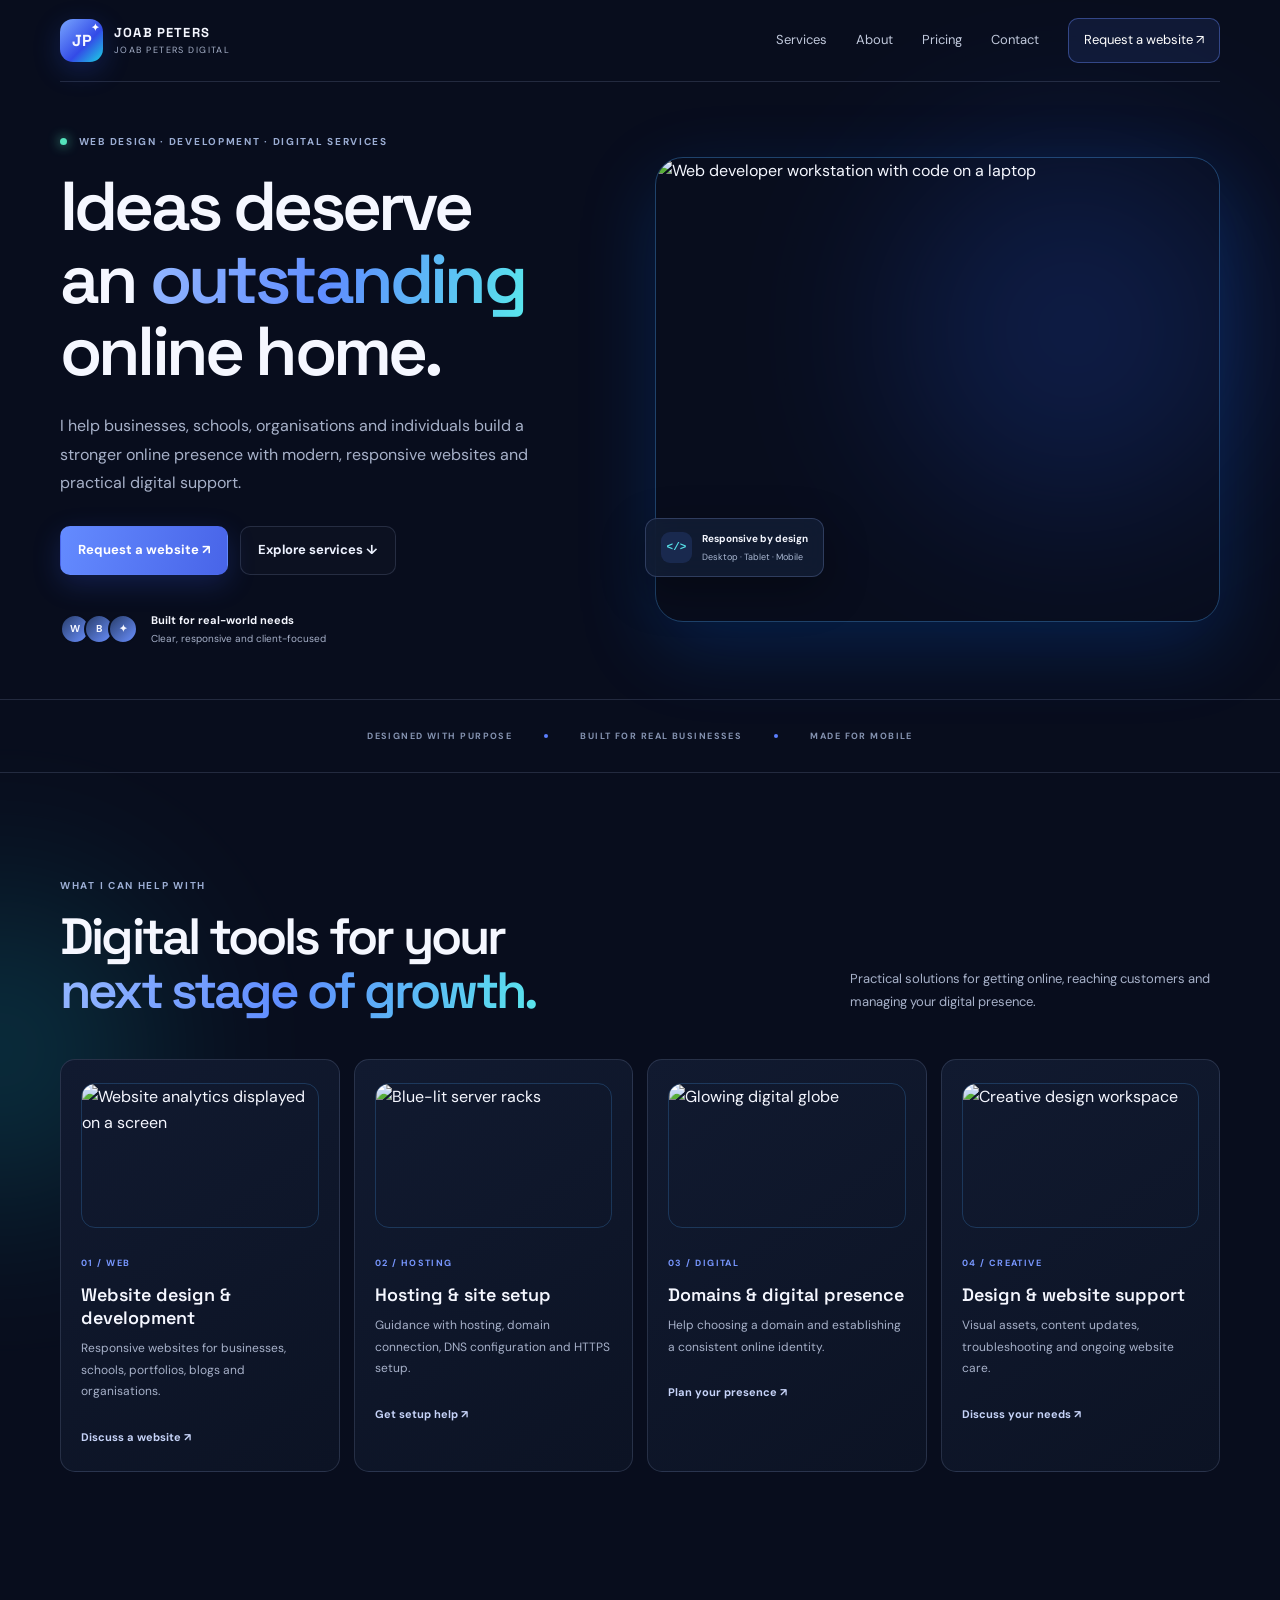
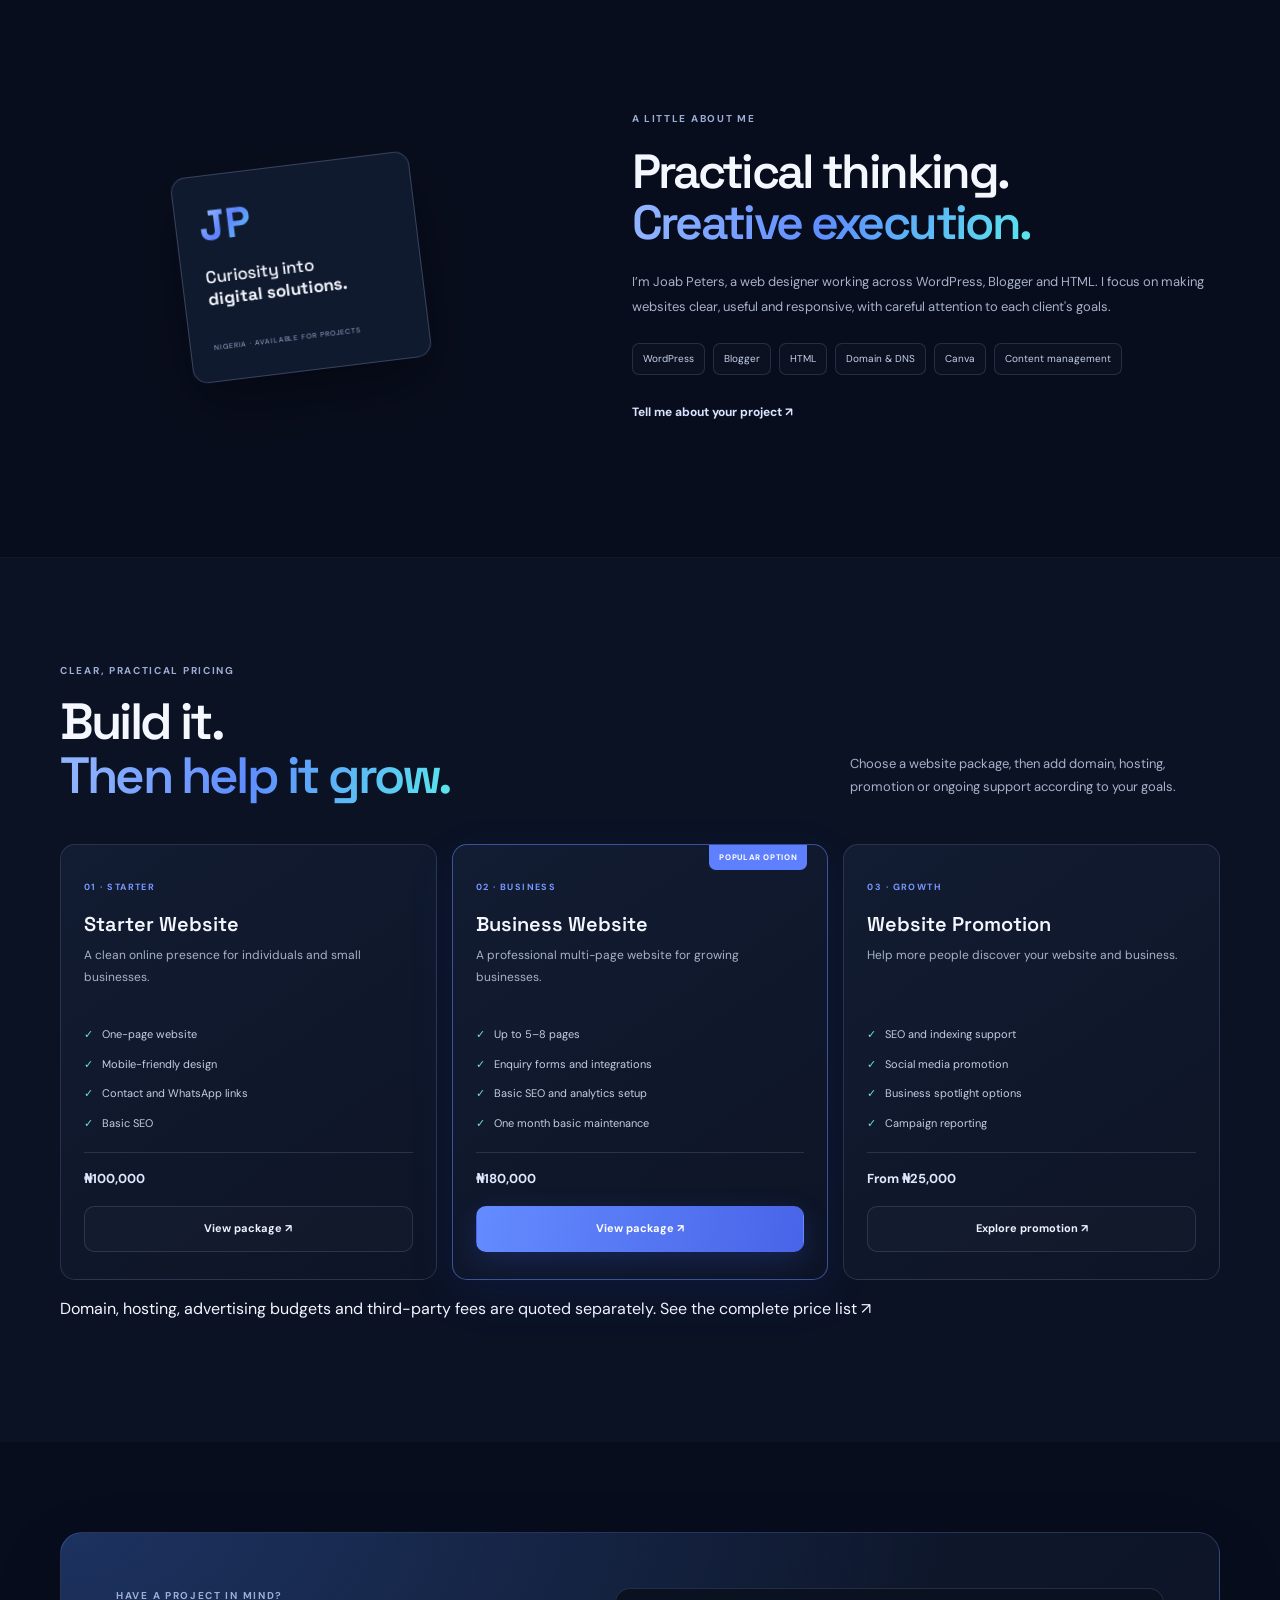
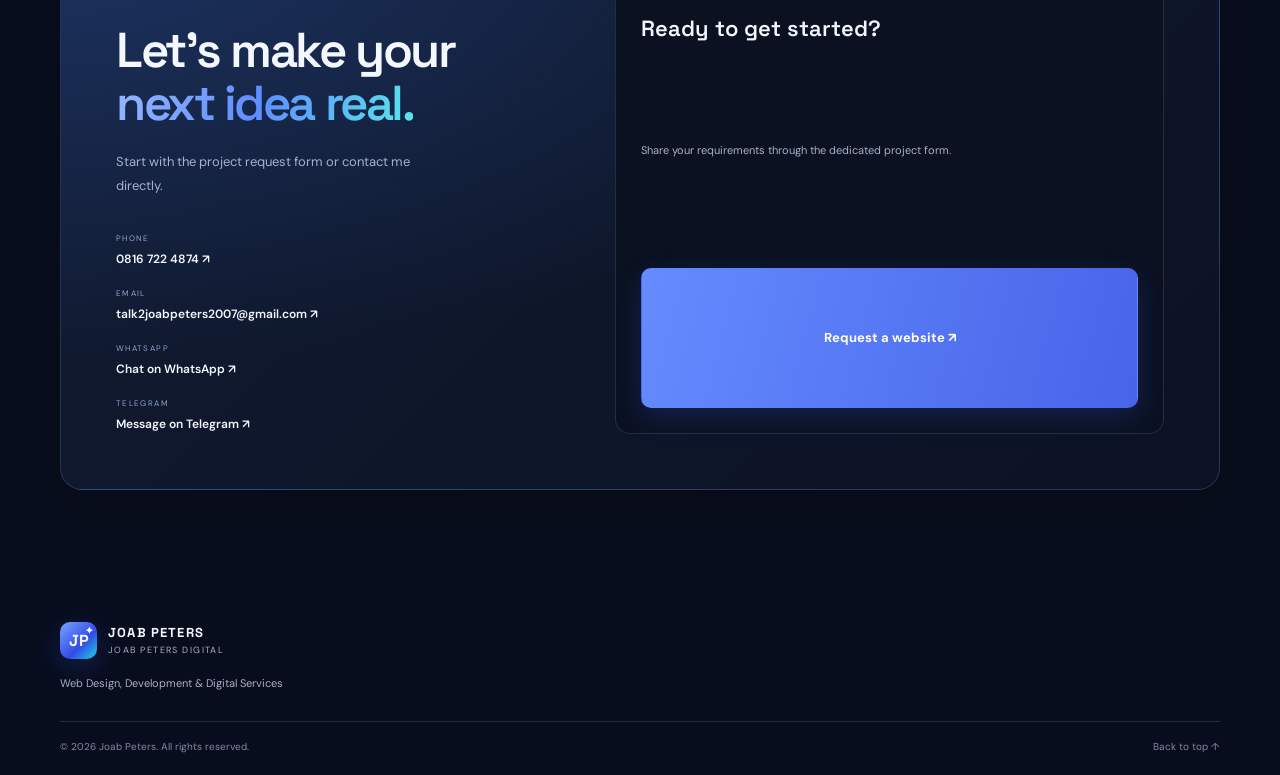
==== index.html @ 7194b0f4 "Add agency package pricing and promotion links" ====
<!doctype html>
<html lang="en"><head><meta charset="utf-8"><meta name="viewport" content="width=device-width, initial-scale=1"><meta name="description" content="Joab Peters Digital — website design, development and digital services."><meta name="theme-color" content="#080d1d"><title>Joab Peters Digital | Web Design & Development</title><link rel="icon" href="assets/favicon.svg" type="image/svg+xml"><link rel="stylesheet" href="styles.css"></head>
<body><div class="ambient ambient-one" aria-hidden="true"></div><div class="ambient ambient-two" aria-hidden="true"></div>
<header class="site-header"><a class="brand" href="index.html" aria-label="Joab Peters Digital home"><span class="brand-mark">JP<span>✦</span></span><span class="brand-copy"><b>JOAB PETERS</b><small>JOAB PETERS DIGITAL</small></span></a><button class="menu-toggle" aria-label="Open navigation" aria-expanded="false">☰</button><nav class="nav"><a href="#services">Services</a><a href="#about">About</a><a href="pricing.html">Pricing</a><a href="#contact">Contact</a><a class="nav-cta" href="request.html">Request a website ↗</a></nav></header>
<main><section class="hero section-wrap" id="home"><div class="hero-copy"><p class="eyebrow"><span class="status-dot"></span> WEB DESIGN · DEVELOPMENT · DIGITAL SERVICES</p><h1>Ideas deserve<br>an <span class="gradient-text">outstanding</span><br>online home.</h1><p class="hero-intro">I help businesses, schools, organisations and individuals build a stronger online presence with modern, responsive websites and practical digital support.</p><div class="hero-actions"><a class="button button-primary" href="request.html">Request a website ↗</a><a class="button button-ghost" href="#services">Explore services ↓</a></div><div class="hero-proof"><div class="avatar-stack"><span>W</span><span>B</span><span>✦</span></div><p><b>Built for real-world needs</b><small>Clear, responsive and client-focused</small></p></div></div><div class="hero-visual"><img class="hero-image" src="https://images.unsplash.com/photo-1498050108023-c5249f4df085?auto=format&fit=crop&w=1100&q=85" alt="Web developer workstation with code on a laptop"><div class="floating-chip chip-bottom"><span class="code-icon">&lt;/&gt;</span><span><b>Responsive by design</b><small>Desktop · Tablet · Mobile</small></span></div></div></section>
<section class="trust-strip"><span>DESIGNED WITH PURPOSE</span><i></i><span>BUILT FOR REAL BUSINESSES</span><i></i><span>MADE FOR MOBILE</span></section>
<section class="section-wrap section" id="services"><div class="section-heading"><div><p class="eyebrow">WHAT I CAN HELP WITH</p><h2>Digital tools for your<br><span class="gradient-text">next stage of growth.</span></h2></div><p>Practical solutions for getting online, reaching customers and managing your digital presence.</p></div><div class="service-grid">
<article class="service-card"><img class="service-image" src="https://images.unsplash.com/photo-1460925895917-afdab827c52f?auto=format&fit=crop&w=700&q=80" alt="Website analytics displayed on a screen"><span class="card-number">01 / WEB</span><h3>Website design & development</h3><p>Responsive websites for businesses, schools, portfolios, blogs and organisations.</p><a href="request.html">Discuss a website ↗</a></article>
<article class="service-card"><img class="service-image" src="https://images.unsplash.com/photo-1558494949-ef010cbdcc31?auto=format&fit=crop&w=700&q=80" alt="Blue-lit server racks"><span class="card-number">02 / HOSTING</span><h3>Hosting & site setup</h3><p>Guidance with hosting, domain connection, DNS configuration and HTTPS setup.</p><a href="request.html">Get setup help ↗</a></article>
<article class="service-card"><img class="service-image" src="https://images.unsplash.com/photo-1451187580459-43490279c0fa?auto=format&fit=crop&w=700&q=80" alt="Glowing digital globe"><span class="card-number">03 / DIGITAL</span><h3>Domains & digital presence</h3><p>Help choosing a domain and establishing a consistent online identity.</p><a href="request.html">Plan your presence ↗</a></article>
<article class="service-card"><img class="service-image" src="https://images.unsplash.com/photo-1558655146-d09347e92766?auto=format&fit=crop&w=700&q=80" alt="Creative design workspace"><span class="card-number">04 / CREATIVE</span><h3>Design & website support</h3><p>Visual assets, content updates, troubleshooting and ongoing website care.</p><a href="request.html">Discuss your needs ↗</a></article></div></section>
<section class="section-wrap section about-section" id="about"><div class="about-visual"><div class="about-card"><span class="about-monogram">JP</span><p>Curiosity into<br><b>digital solutions.</b></p><span class="about-caption">NIGERIA · AVAILABLE FOR PROJECTS</span></div></div><div class="about-copy"><p class="eyebrow">A LITTLE ABOUT ME</p><h2>Practical thinking.<br><span class="gradient-text">Creative execution.</span></h2><p>I’m Joab Peters, a web designer working across WordPress, Blogger and HTML. I focus on making websites clear, useful and responsive, with careful attention to each client's goals.</p><div class="skill-list"><span>WordPress</span><span>Blogger</span><span>HTML</span><span>Domain & DNS</span><span>Canva</span><span>Content management</span></div><a class="text-link" href="request.html">Tell me about your project ↗</a></div></section>
<section class="pricing-section section" id="pricing"><div class="section-wrap"><div class="section-heading"><div><p class="eyebrow">CLEAR, PRACTICAL PRICING</p><h2>Build it.<br><span class="gradient-text">Then help it grow.</span></h2></div><p>Choose a website package, then add domain, hosting, promotion or ongoing support according to your goals.</p></div><div class="pricing-grid"><article class="price-card"><span class="price-label">01 · STARTER</span><h3>Starter Website</h3><p class="price-desc">A clean online presence for individuals and small businesses.</p><ul><li>One-page website</li><li>Mobile-friendly design</li><li>Contact and WhatsApp links</li><li>Basic SEO</li></ul><div class="price-value">₦100,000</div><a class="button button-outline" href="pricing.html">View package ↗</a></article><article class="price-card price-featured"><span class="popular-tag">POPULAR OPTION</span><span class="price-label">02 · BUSINESS</span><h3>Business Website</h3><p class="price-desc">A professional multi-page website for growing businesses.</p><ul><li>Up to 5–8 pages</li><li>Enquiry forms and integrations</li><li>Basic SEO and analytics setup</li><li>One month basic maintenance</li></ul><div class="price-value">₦180,000</div><a class="button button-primary" href="pricing.html">View package ↗</a></article><article class="price-card"><span class="price-label">03 · GROWTH</span><h3>Website Promotion</h3><p class="price-desc">Help more people discover your website and business.</p><ul><li>SEO and indexing support</li><li>Social media promotion</li><li>Business spotlight options</li><li>Campaign reporting</li></ul><div class="price-value">From ₦25,000</div><a class="button button-outline" href="pricing.html#promotion">Explore promotion ↗</a></article></div><p class="pricing-footnote">Domain, hosting, advertising budgets and third-party fees are quoted separately. <a href="pricing.html">See the complete price list ↗</a></p></div></section>
<section class="section-wrap section contact-section" id="contact"><div class="contact-panel"><div class="contact-copy"><p class="eyebrow">HAVE A PROJECT IN MIND?</p><h2>Let’s make your<br><span class="gradient-text">next idea real.</span></h2><p>Start with the project request form or contact me directly.</p><div class="contact-direct"><a href="tel:+2348167224874"><span>PHONE</span><b>0816 722 4874 ↗</b></a><a href="mailto:talk2joabpeters2007@gmail.com"><span>EMAIL</span><b>talk2joabpeters2007@gmail.com ↗</b></a><a href="https://wa.me/2348167224874" target="_blank" rel="noopener"><span>WHATSAPP</span><b>Chat on WhatsApp ↗</b></a><a href="https://t.me/+2348167224874" target="_blank" rel="noopener"><span>TELEGRAM</span><b>Message on Telegram ↗</b></a></div></div><div class="contact-form"><h3>Ready to get started?</h3><p>Share your requirements through the dedicated project form.</p><a class="button button-primary" href="request.html">Request a website ↗</a></div></div></section></main>
<footer class="site-footer"><div class="footer-brand"><span class="brand-mark">JP<span>✦</span></span><div><b>JOAB PETERS</b><small>JOAB PETERS DIGITAL</small></div></div><p>Web Design, Development & Digital Services</p><div class="footer-bottom"><span>© <span id="year"></span> Joab Peters. All rights reserved.</span><a href="#home">Back to top ↑</a></div></footer><script src="script.js"></script></body></html>
---- styles.css ----
@import url('https://fonts.googleapis.com/css2?family=DM+Sans:wght@400;500;600;700&family=Space+Grotesk:wght@400;500;600;700&display=swap');
:root{--bg:#080d1d;--panel:#10182b;--panel2:#131e35;--text:#f5f7ff;--muted:#a7b1c9;--blue:#5f8dff;--cyan:#53e2ee;--line:rgba(188,205,255,.15);--max:1160px}*{box-sizing:border-box}html{scroll-behavior:smooth;scroll-padding-top:90px}body{margin:0;background:var(--bg);color:var(--text);font-family:'DM Sans',sans-serif;line-height:1.6;overflow-x:hidden}a{color:inherit;text-decoration:none}button,input,textarea,select{font:inherit}.ambient{position:absolute;pointer-events:none;filter:blur(90px);opacity:.18;z-index:-1;border-radius:50%}.ambient-one{width:360px;height:360px;background:#2b64ff;top:150px;right:2%}.ambient-two{width:300px;height:300px;background:#16d4e0;top:900px;left:-150px}.section-wrap{width:min(var(--max),calc(100% - 48px));margin:auto}.site-header{height:82px;display:flex;align-items:center;justify-content:space-between;width:min(var(--max),calc(100% - 48px));margin:auto;border-bottom:1px solid var(--line);position:relative;z-index:10}.brand,.footer-brand{display:flex;align-items:center;gap:11px}.brand-mark{width:43px;height:43px;border-radius:13px;display:grid;place-items:center;background:linear-gradient(135deg,#78a5ff,#334be7 60%,#1bd6e3);box-shadow:0 8px 28px #315dff3b;font:700 16px 'Space Grotesk';position:relative}.brand-mark span{font-size:10px;position:absolute;right:4px;top:2px;color:#fff}.brand-copy,.footer-brand>div{display:grid;line-height:1.3}.brand-copy b,.footer-brand b{font:700 13px 'Space Grotesk';letter-spacing:.09em}.brand-copy small,.footer-brand small{font-size:9px;color:var(--muted);letter-spacing:.16em;margin-top:4px}.nav{display:flex;align-items:center;gap:29px;font-size:13px;color:#c1c9dc}.nav a:hover,.text-link:hover{color:var(--cyan)}.nav .nav-cta{color:#fff;border:1px solid #6a8cff66;background:#547cff1c;padding:11px 15px;border-radius:10px}.nav-cta span{margin-left:10px}.menu-toggle{display:none;background:none;border:1px solid var(--line);border-radius:9px;color:white;padding:8px 11px}.hero{min-height:610px;display:grid;grid-template-columns:1fr 1fr;align-items:center;gap:30px;padding-top:52px;padding-bottom:54px}.eyebrow{font-size:10px;font-weight:700;letter-spacing:.17em;color:#9caed4;margin:0 0 20px}.status-dot{display:inline-block;width:7px;height:7px;border-radius:50%;background:#55e3bc;box-shadow:0 0 12px #55e3bc;margin-right:8px}.hero h1,.section h2,.section-heading h2,.final-cta h2{font:600 clamp(42px,5.4vw,70px)/1.05 'Space Grotesk',sans-serif;letter-spacing:-.055em;margin:0}.gradient-text{background:linear-gradient(105deg,#8fb3ff 5%,#5f8dff 48%,#59e6ec 100%);-webkit-background-clip:text;background-clip:text;color:transparent}.hero-intro{max-width:470px;color:var(--muted);font-size:16px;line-height:1.8;margin:24px 0 28px}.hero-actions{display:flex;gap:12px;flex-wrap:wrap}.button{border:1px solid transparent;display:inline-flex;align-items:center;justify-content:center;gap:20px;padding:13px 17px;border-radius:10px;font-size:13px;font-weight:700;cursor:pointer;transition:transform .2s,box-shadow .2s,background .2s}.button:hover{transform:translateY(-2px)}.button-primary{background:linear-gradient(105deg,#648bff,#4864e8);color:#fff;box-shadow:0 9px 28px #3c5fff35}.button-primary:hover{box-shadow:0 12px 34px #3c5fff55}.button-ghost,.button-outline{border-color:var(--line);background:#ffffff05;color:#edf2ff}.hero-proof{display:flex;align-items:center;gap:13px;margin-top:38px}.avatar-stack{display:flex}.avatar-stack span{width:30px;height:30px;border-radius:50%;display:grid;place-items:center;margin-left:-6px;border:2px solid var(--bg);background:linear-gradient(135deg,#283d6a,#6a90ff);font-size:10px;font-weight:bold}.avatar-stack span:first-child{margin-left:0}.hero-proof p{display:grid;line-height:1.35;margin:0}.hero-proof b{font-size:11px}.hero-proof small{font-size:10px;color:var(--muted);margin-top:4px}.hero-visual{height:465px;position:relative;display:grid;place-items:center;perspective:1000px}.device{width:min(100%,480px);padding:9px;border-radius:17px;background:linear-gradient(140deg,#6b85c7,#17223f 35%,#50628e 60%,#11182a);box-shadow:0 35px 90px #0009,0 0 70px #5279ff24;transform:rotateY(-10deg) rotateX(3deg);position:relative;z-index:2}.device-bar{height:28px;display:flex;align-items:center;gap:5px;padding:0 9px}.device-bar i{width:6px;height:6px;border-radius:50%;background:#ff7c89}.device-bar i:nth-child(2){background:#f7c85c}.device-bar i:nth-child(3){background:#59d7a5}.device-bar span{margin:auto;font-size:9px;color:#a9b5d1}.mock-page{min-height:300px;position:relative;overflow:hidden;border-radius:8px;background:linear-gradient(135deg,#e8edff,#cbd8ff);color:#15244b;padding:17px}.mock-nav{display:flex;justify-content:space-between;font-size:8px;position:relative;z-index:2}.mock-nav b{font:700 10px 'Space Grotesk'}.mock-content{position:relative;z-index:2;margin:40px 0 0 15px}.mock-content small{font-size:7px;letter-spacing:.14em;color:#53699c}.mock-content h3{font:700 34px/1.04 'Space Grotesk';letter-spacing:-.05em;margin:11px 0}.mock-line{height:4px;width:90px;border-radius:5px;background:#92a6e6;margin:15px 0}.mock-button{display:inline-block;background:#253f90;color:white;padding:8px 12px;border-radius:4px;font-size:8px}.mock-orb{position:absolute;width:190px;height:190px;border-radius:50%;right:-20px;top:75px;background:radial-gradient(circle at 32% 25%,#f9ffff 0,#9fe8ff 13%,#617cf6 43%,#343a8c 69%,#151c49 100%);box-shadow:inset -16px -17px 30px #0b164b88,0 20px 40px #5c75cf55}.mock-orb:after{content:"";position:absolute;inset:26px -22px;border:10px solid #fff9;border-radius:50%;transform:rotate(-28deg);box-shadow:0 0 10px #fff8}.mock-footer{position:absolute;bottom:13px;left:17px;right:17px;display:flex;justify-content:space-between;font-size:7px;color:#53699c;border-top:1px solid #8196d6;padding-top:8px}.orbit{position:absolute;border:1px solid #7597ff32;border-radius:50%;transform:rotate(-25deg)}.orbit-a{width:440px;height:260px}.orbit-b{width:350px;height:400px;transform:rotate(55deg)}.floating-chip{position:absolute;z-index:4;display:flex;align-items:center;gap:10px;padding:12px 15px;background:#121d34dd;border:1px solid #a1b8ff38;backdrop-filter:blur(14px);border-radius:12px;box-shadow:0 14px 45px #0005}.floating-chip b,.floating-chip small{display:block}.floating-chip b{font-size:10px}.floating-chip small{font-size:9px;color:#aab7d2;margin-top:3px}.chip-icon,.code-icon{display:grid;place-items:center;width:31px;height:31px;border-radius:9px;background:#5d81ff25;color:#85a3ff;font-size:20px}.code-icon{font:700 11px monospace;color:#56e0e8}.chip-top{top:45px;right:-5px}.chip-bottom{bottom:45px;left:-10px}.sparkle{position:absolute;color:#81a2ff;text-shadow:0 0 20px #6895ff}.sparkle-one{font-size:25px;top:40px;left:50px}.sparkle-two{font-size:34px;right:30px;bottom:55px;color:#62e3e9}.trust-strip{min-height:74px;border-top:1px solid var(--line);border-bottom:1px solid var(--line);display:flex;justify-content:center;align-items:center;gap:32px;color:#8593b1;font-size:9px;letter-spacing:.16em;font-weight:700}.trust-strip i{width:4px;height:4px;border-radius:50%;background:#5c7fff}.section{padding-top:105px;padding-bottom:105px}.section-heading{display:flex;justify-content:space-between;align-items:end;gap:40px;margin-bottom:42px}.section-heading .eyebrow{margin-bottom:16px}.section-heading h2,.section h2{font-size:clamp(34px,4.2vw,51px)}.section-heading>p{max-width:370px;color:var(--muted);font-size:13px;line-height:1.8;margin:0 0 4px}.service-grid{display:grid;grid-template-columns:repeat(4,1fr);gap:14px}.service-card{min-height:265px;padding:23px 20px;border-radius:15px;border:1px solid var(--line);background:linear-gradient(145deg,#111a30,#0c1324);transition:transform .25s,border-color .25s}.service-card:hover{transform:translateY(-5px);border-color:#6587ff77}.service-icon{width:43px;height:43px;display:grid;place-items:center;border-radius:12px;background:linear-gradient(145deg,#4e72ff38,#4ee1eb12);color:#8eb0ff;font-size:22px;margin-bottom:24px}.card-number,.price-label{font-size:9px;letter-spacing:.16em;color:#7897ff;font-weight:700}.service-card h3,.price-card h3{font:600 18px 'Space Grotesk';margin:9px 0}.service-card p,.price-desc{font-size:12px;line-height:1.8;color:var(--muted);margin:0 0 20px}.service-card>a{font-size:11px;font-weight:700;color:#c6d3f8}.service-card>a span{color:var(--cyan);margin-left:7px}.work-section{background:linear-gradient(180deg,#0b1224,#0d1529 50%,#080d1d);border-top:1px solid #ffffff08;border-bottom:1px solid #ffffff08}.work-grid{display:grid;grid-template-columns:1fr 1fr;gap:20px}.work-card{border:1px solid var(--line);border-radius:17px;overflow:hidden;background:#0b1222}.work-art{height:290px;position:relative;display:grid;place-items:center;overflow:hidden}.work-retail .work-art{background:radial-gradient(ellipse at 50% 40%,#39477a,#171f3a 58%,#10182b)}.work-blog .work-art{background:radial-gradient(ellipse at 50% 40%,#23515d,#152a3e 58%,#10182b)}.retail-window,.blog-window{width:68%;height:205px;border-radius:8px;background:#f0f3ff;box-shadow:0 20px 50px #0008;overflow:hidden;color:#14234a;transform:perspective(800px) rotateY(-7deg) rotateX(3deg)}.window-top{height:30px;background:#fff;display:flex;justify-content:space-between;align-items:center;padding:0 12px;font:700 8px 'Space Grotesk'}.window-top span{color:#52689a;font-size:7px}.retail-hero{background:linear-gradient(110deg,#dbe5ff,#b5caff);padding:19px 16px;height:125px;display:flex;flex-direction:column;align-items:flex-start}.retail-hero small,.blog-feature small{font-size:6px;letter-spacing:.14em}.retail-hero b{font:700 23px/1.05 'Space Grotesk';margin:8px 0}.retail-pill{font-size:6px;font-weight:bold;background:#203e91;color:white;padding:5px 7px;border-radius:3px}.retail-items{display:flex;gap:8px;padding:10px}.retail-items i{height:25px;flex:1;border-radius:4px;background:linear-gradient(135deg,#e8eefe,#c6d3f9)}.work-tag{position:absolute;bottom:16px;left:17px;padding:6px 9px;border:1px solid #ffffff38;background:#08101bc9;border-radius:6px;font-size:8px;letter-spacing:.12em}.blog-window{background:#f4f7ff}.blog-head{padding:12px;display:flex;justify-content:space-between;font:700 8px 'Space Grotesk'}.blog-head span{font-size:6px;color:#7584a6}.blog-feature{height:120px;padding:17px;background:linear-gradient(115deg,#d2f5f1,#a8c8ff)}.blog-feature b{display:block;font:700 22px/1.05 'Space Grotesk';margin-top:8px}.blog-line{display:block;width:60px;height:3px;background:#2d648a;margin-top:12px}.blog-cards{display:flex;gap:7px;padding:10px}.blog-cards i{height:24px;flex:1;background:#dbe4fa;border-radius:3px}.work-meta{padding:19px 20px;display:flex;justify-content:space-between;align-items:center}.work-meta h3{font:600 16px 'Space Grotesk';margin:0 0 5px}.work-meta p{font-size:11px;color:var(--muted);margin:0}.work-arrow{width:35px;height:35px;display:grid;place-items:center;border:1px solid var(--line);border-radius:50%;font-size:17px}.portfolio-note{font-size:10px;color:#7e8ba6;margin:17px 0 0}.about-section{display:grid;grid-template-columns:.9fr 1.1fr;align-items:center;gap:90px}.about-visual{min-height:370px;position:relative;display:grid;place-items:center}.about-orb{position:absolute;width:270px;height:270px;border-radius:50%;background:radial-gradient(circle at 30% 25%,#9eeeff,#5d81ff 34%,#2c327d 70%,#10172c);box-shadow:inset -20px -25px 40px #060d2e99,0 20px 70px #3d62ff33}.about-card{position:relative;z-index:2;width:240px;padding:23px;border-radius:15px;background:#111b30e8;border:1px solid #b3c7ff3d;box-shadow:0 25px 60px #0006;transform:rotate(-7deg);backdrop-filter:blur(12px)}.about-monogram{font:700 42px 'Space Grotesk';background:linear-gradient(135deg,#a8d7ff,#5f82ff,#5be1e9);color:transparent;background-clip:text}.about-card p{font:500 17px/1.3 'Space Grotesk';margin:14px 0 22px}.about-caption{font-size:7px;letter-spacing:.13em;color:#9baed2}.mini-badge{position:absolute;bottom:40px;right:4px;background:#192944;border:1px solid #718cff5c;border-radius:11px;padding:12px 16px;font-size:8px;letter-spacing:.15em;transform:rotate(6deg);box-shadow:0 12px 30px #0005}.mini-badge b{color:#71e6ed}.about-copy h2{font-size:clamp(34px,4vw,48px);margin-bottom:22px}.about-copy>p:not(.eyebrow){font-size:13px;color:var(--muted);line-height:1.9}.skill-list{display:flex;flex-wrap:wrap;gap:8px;margin:23px 0}.skill-list span{border:1px solid var(--line);background:#ffffff05;border-radius:7px;padding:7px 10px;font-size:10px;color:#c3d0ec}.text-link{font-size:12px;font-weight:700;color:#d9e4ff}.text-link span{color:var(--cyan);margin-left:7px}.pricing-section{background:#0b1224;border-top:1px solid #ffffff08}.pricing-grid{display:grid;grid-template-columns:repeat(3,1fr);gap:15px}.price-card{padding:27px 23px;border:1px solid var(--line);border-radius:15px;background:linear-gradient(145deg,#121c32,#0d1425);position:relative}.price-featured{border-color:#6488ff85;box-shadow:0 15px 50px #3459ff17}.popular-tag{position:absolute;top:0;right:20px;background:#5e80ff;color:#fff;padding:6px 10px;border-radius:0 0 7px 7px;font-size:8px;letter-spacing:.08em;font-weight:700}.price-card h3{font-size:20px;margin:13px 0 8px}.price-desc{min-height:61px}.price-card ul{list-style:none;margin:20px 0;padding:0;display:grid;gap:12px;font-size:11px;color:#c4cee3}.price-card li:before{content:"✓";color:#6ee1dc;margin-right:9px}.price-value{padding:16px 0;border-top:1px solid var(--line);font-size:13px;font-weight:700;color:#dfe8ff}.price-card .button{width:100%;font-size:11px}.contact-section{padding-top:90px;padding-bottom:100px}.contact-panel{display:grid;grid-template-columns:.9fr 1.1fr;gap:50px;padding:clamp(25px,5vw,55px);border:1px solid #819dff3a;border-radius:22px;background:radial-gradient(ellipse at 0 0,#1c3260 0,transparent 55%),linear-gradient(135deg,#111b31,#0b1223);box-shadow:0 25px 70px #0002}.contact-copy h2{font:600 clamp(36px,4vw,49px)/1.08 'Space Grotesk';letter-spacing:-.05em;margin:0 0 20px}.contact-copy>p:not(.eyebrow){font-size:13px;color:var(--muted);line-height:1.8;max-width:330px}.contact-direct{display:grid;gap:18px;margin-top:35px}.contact-direct a,.contact-direct button{display:grid;text-align:left;border:0;background:none;padding:0;color:inherit;cursor:pointer}.contact-direct span{font-size:8px;letter-spacing:.17em;color:#90a5d0;margin-bottom:5px}.contact-direct b{font-size:12px;font-weight:600;overflow-wrap:anywhere}.contact-form{background:#0a1120;border:1px solid var(--line);border-radius:15px;padding:25px;display:grid;gap:9px}.contact-form h3{font:600 22px 'Space Grotesk';margin:0}.contact-form>p{font-size:11px;color:var(--muted);margin:0 0 9px}.contact-form label{font-size:10px;color:#b8c6e2;margin-top:6px}.contact-form input,.contact-form select,.contact-form textarea{width:100%;border:1px solid #879bd52b;background:#111a2c;color:#f2f5ff;border-radius:8px;padding:11px 12px;outline:none;font-size:12px}.contact-form input:focus,.contact-form select:focus,.contact-form textarea:focus{border-color:#6c8dff}.contact-form input::placeholder,.contact-form textarea::placeholder{color:#6f7d99}.contact-form select option{background:#10182b}.contact-form textarea{resize:vertical}.submit-button{margin-top:7px;width:100%}.form-note{font-size:9px!important;line-height:1.5;color:#8d9bb8!important}.final-cta{border-top:1px solid var(--line);border-bottom:1px solid var(--line);background:radial-gradient(ellipse at 50% 100%,#21396a70,transparent 60%)}.final-cta-inner{text-align:center;padding-top:80px;padding-bottom:80px}.final-cta h2{font-size:clamp(37px,5vw,57px);margin-bottom:27px}.site-footer{width:min(var(--max),calc(100% - 48px));margin:auto;padding:32px 0 20px}.footer-brand .brand-mark{width:37px;height:37px;border-radius:10px}.site-footer>p{font-size:11px;color:var(--muted);margin:16px 0 28px}.footer-bottom{border-top:1px solid var(--line);padding-top:17px;display:flex;justify-content:space-between;color:#7e8ba6;font-size:10px}.footer-bottom a:hover{color:#fff}
@media(max-width:900px){.nav{gap:16px}.hero{grid-template-columns:1fr 1fr;gap:15px}.hero h1{font-size:clamp(42px,6vw,60px)}.hero-visual{transform:scale(.92)}.service-grid{grid-template-columns:repeat(2,1fr)}.about-section{gap:35px}.contact-panel{gap:25px}.trust-strip{gap:15px;font-size:8px}}
@media(max-width:650px){.section-wrap,.site-header,.site-footer{width:calc(100% - 34px)}.site-header{height:72px}.menu-toggle{display:block}.nav{display:none;position:absolute;top:64px;left:0;right:0;background:#10182b;border:1px solid var(--line);padding:16px;border-radius:12px;flex-direction:column;align-items:stretch;gap:0;box-shadow:0 20px 40px #0007}.nav.open{display:flex}.nav a{padding:12px 8px}.nav .nav-cta{text-align:center;margin-top:8px}.hero{grid-template-columns:1fr;padding-top:65px;padding-bottom:35px}.hero h1{font-size:clamp(43px,13vw,64px)}.hero-intro{font-size:14px}.hero-visual{height:350px;transform:none;margin:10px -10px 0}.device{width:90%;transform:rotateY(-5deg) rotateX(2deg)}.mock-page{min-height:235px}.mock-content{margin-top:28px}.mock-content h3{font-size:28px}.mock-orb{width:145px;height:145px;right:-14px;top:70px}.chip-top{top:10px;right:0}.chip-bottom{bottom:9px;left:0}.floating-chip{padding:9px 10px}.floating-chip b{font-size:9px}.floating-chip small{font-size:8px}.trust-strip{padding:17px;flex-wrap:wrap;gap:10px 14px;text-align:center;font-size:7px}.trust-strip i{width:3px;height:3px}.section{padding-top:72px;padding-bottom:72px}.section-heading{display:block;margin-bottom:29px}.section-heading>p{margin-top:18px}.section-heading h2,.section h2{font-size:36px}.service-grid{grid-template-columns:1fr 1fr;gap:10px}.service-card{padding:17px 14px;min-height:270px}.service-card h3{font-size:15px}.service-card p{font-size:11px}.service-icon{margin-bottom:18px}.work-grid{grid-template-columns:1fr;gap:15px}.work-art{height:250px}.retail-window,.blog-window{width:75%}.about-section{grid-template-columns:1fr;gap:25px}.about-visual{min-height:315px;order:2}.about-copy{order:1}.about-orb{width:230px;height:230px}.about-card{width:220px}.mini-badge{right:3px;bottom:25px}.pricing-grid{grid-template-columns:1fr}.price-desc{min-height:0}.contact-panel{grid-template-columns:1fr;padding:23px 17px;gap:30px}.contact-form{padding:18px}.contact-copy h2{font-size:39px}.final-cta-inner{padding-top:65px;padding-bottom:65px}.final-cta h2{font-size:40px}.footer-bottom{gap:15px;line-height:1.5}.brand-copy b{font-size:11px}.brand-copy small{font-size:8px}}
@media(prefers-reduced-motion:reduce){*,*::before,*::after{scroll-behavior:auto!important;transition:none!important;animation:none!important}}

.hero-image{width:100%;height:100%;min-height:390px;max-height:560px;object-fit:cover;border-radius:28px;border:1px solid rgba(74,169,255,.35);box-shadow:0 25px 80px rgba(0,112,255,.2)}
.service-image{display:block;width:100%;height:145px;object-fit:cover;border-radius:14px;margin-bottom:20px;border:1px solid rgba(74,169,255,.22)}
.request-hero{display:grid;grid-template-columns:1fr 1fr;gap:48px;align-items:center;padding-top:80px;padding-bottom:45px}
.request-hero h1{font-size:clamp(2.8rem,6vw,5rem);line-height:1.02;letter-spacing:-.055em;margin:18px 0}
.request-hero-art{position:relative}.request-hero-art img{display:block;width:100%;aspect-ratio:1.4;object-fit:cover;border-radius:24px;border:1px solid rgba(63,165,255,.4);box-shadow:0 20px 70px rgba(0,95,255,.22)}
.image-caption{position:absolute;right:18px;bottom:16px;padding:10px 14px;border:1px solid rgba(93,184,255,.4);border-radius:99px;background:rgba(5,13,31,.86);font-size:.68rem;letter-spacing:.12em;color:#9fe7ff}
.request-section{padding-top:20px}
@media(max-width:800px){.request-hero{grid-template-columns:1fr;gap:26px;padding-top:52px}.hero-image{min-height:260px}.request-hero-art img{aspect-ratio:1.5}.service-image{height:170px}}

.color-field{display:flex;align-items:center;gap:13px;min-height:48px;padding:8px 12px;border:1px solid rgba(126,169,222,.28);border-radius:12px;background:rgba(7,17,38,.72)}.color-field input[type=color]{width:52px;height:38px;padding:3px;border:0;border-radius:8px;background:transparent;cursor:pointer}.color-field span,.field-hint{font-size:.78rem;color:#9baecb;line-height:1.55}.field-hint{display:block;margin-top:8px}.request-form textarea{resize:vertical;min-height:110px}.request-form #req-extra{min-height:210px}

/* Refined client request form controls */
.request-form{padding:clamp(20px,4vw,38px);border:1px solid rgba(106,145,255,.24);border-radius:26px;background:linear-gradient(145deg,rgba(16,27,49,.96),rgba(8,16,31,.98));box-shadow:0 24px 70px rgba(0,0,0,.24),inset 0 1px 0 rgba(255,255,255,.035)}
.request-form .form-grid{gap:23px 22px}
.request-form .field{display:flex;flex-direction:column;gap:9px;min-width:0}
.request-form .field>label{font-size:12px;font-weight:700;letter-spacing:.015em;color:#dce7ff}
.request-form .field input:not([type=checkbox]):not([type=color]),.request-form .field select,.request-form .field textarea{display:block;width:100%;min-height:55px;padding:14px 18px;border:2px solid rgba(151,174,215,.42);border-radius:19px;background:linear-gradient(180deg,#111d33,#0d172a);color:#f5f8ff;font-size:13px;line-height:1.5;outline:none;box-shadow:inset 0 2px 5px rgba(0,0,0,.16);transition:border-color .2s ease,box-shadow .2s ease,background .2s ease,transform .2s ease}
.request-form .field textarea{min-height:125px;border-radius:20px;resize:vertical}
.request-form .field #req-extra{min-height:230px}
.request-form .field input::placeholder,.request-form .field textarea::placeholder{color:#8292af;opacity:1}
.request-form .field input:focus,.request-form .field select:focus,.request-form .field textarea:focus{border-color:#5cddf2;background:#101f38;box-shadow:0 0 0 4px rgba(83,226,238,.11),0 8px 24px rgba(38,120,255,.12);transform:translateY(-1px)}
.request-form .field select{appearance:none;padding-right:44px;background-image:linear-gradient(45deg,transparent 50%,#8cb5ff 50%),linear-gradient(135deg,#8cb5ff 50%,transparent 50%),linear-gradient(180deg,#111d33,#0d172a);background-position:calc(100% - 21px) 24px,calc(100% - 15px) 24px,0 0;background-size:6px 6px,6px 6px,100% 100%;background-repeat:no-repeat}
.request-form .field select option{background:#101a2d;color:#f5f8ff}
.request-form .form-section-title{display:flex;align-items:center;gap:15px;margin:35px 0 23px;padding:0 0 17px;border-bottom:1px solid rgba(140,169,220,.17)}
.request-form .form-section-title>span{flex:0 0 42px;width:42px;height:42px;display:grid;place-items:center;border:1px solid rgba(92,221,242,.42);border-radius:14px;background:rgba(46,143,210,.13);color:#76e6f2;font-weight:800}
.request-form .form-section-title h3{margin:0;color:#f3f7ff;font-size:18px}
.request-form .form-section-title p{margin:3px 0 0;color:#91a3c2;font-size:11px}
.request-form .choice-grid{gap:11px}
.request-form .choice{min-height:48px;padding:12px 14px;border:1px solid rgba(151,174,215,.23);border-radius:15px;background:rgba(17,29,51,.72);transition:border-color .2s,background .2s}
.request-form .choice:hover{border-color:rgba(83,226,238,.55);background:rgba(28,54,83,.75)}
.request-form .choice input{accent-color:#59dce9}
.request-form .consent-line{display:flex;align-items:flex-start;gap:12px;margin:28px 0;padding:17px;border:1px solid rgba(151,174,215,.22);border-radius:16px;background:rgba(17,29,51,.65);font-size:11px;line-height:1.7;color:#aebdd7}
.request-form .consent-line input{margin-top:3px;accent-color:#59dce9}
.request-form .color-field{min-height:60px;border:2px solid rgba(151,174,215,.35);border-radius:19px;background:#101b30;padding:9px 13px}
.request-form .color-field input[type=color]{width:58px;height:40px;border-radius:11px}
.request-form .submit-button{min-height:56px;border-radius:17px;font-size:14px;box-shadow:0 12px 32px rgba(54,106,255,.25)}
.request-form .field-hint{font-size:11px;color:#9aacc9;line-height:1.65}
@media(max-width:600px){.request-form{padding:18px 14px;border-radius:20px}.request-form .form-grid{gap:18px}.request-form .field input:not([type=checkbox]):not([type=color]),.request-form .field select{min-height:53px;border-radius:16px}.request-form .form-section-title{margin-top:28px}.request-form .form-section-title h3{font-size:16px}}


/* Registration-style form polish */
.request-form{border:1px solid rgba(117,164,255,.3);border-radius:30px;padding:clamp(22px,4vw,44px);background:linear-gradient(155deg,rgba(13,25,47,.98),rgba(5,12,26,.99));box-shadow:0 28px 90px rgba(0,0,0,.34),0 0 45px rgba(25,111,255,.07)}
.request-form .field{gap:10px}
.request-form .field>label{font-size:12px;font-weight:750;letter-spacing:.035em;color:#e8efff;padding-left:4px}
.request-form .field input:not([type=checkbox]):not([type=color]),.request-form .field select,.request-form .field textarea{min-height:60px;padding:16px 20px;border:2px solid rgba(185,204,236,.62);border-radius:22px;background:#080f20;color:#f8fbff;font-size:14px;box-shadow:inset 0 2px 7px rgba(0,0,0,.22),0 1px 0 rgba(255,255,255,.025);transition:border-color .2s,box-shadow .2s,background .2s}
.request-form .field textarea{min-height:145px;border-radius:22px;line-height:1.7}
.request-form .field #req-extra{min-height:260px}
.request-form .field input:hover,.request-form .field select:hover,.request-form .field textarea:hover{border-color:rgba(119,203,255,.88)}
.request-form .field input:focus,.request-form .field select:focus,.request-form .field textarea:focus{border-color:#52dff5;background:#0d1b32;box-shadow:0 0 0 5px rgba(82,223,245,.13),0 0 28px rgba(31,139,255,.12);transform:none}
.request-form .field input::placeholder,.request-form .field textarea::placeholder{color:#8d9db9}
.request-form .field select{border-radius:22px}
.request-form .form-section-title{margin:42px 0 26px;padding:0 0 19px;border-bottom:1px solid rgba(149,180,230,.24)}
.request-form .form-section-title>span{width:46px;height:46px;flex-basis:46px;border-radius:16px;font-size:13px;box-shadow:0 5px 20px rgba(42,146,255,.13)}
.request-form .choice{min-height:54px;border-radius:18px;padding:14px 16px;background:rgba(13,26,47,.85)}
.request-form .color-field{min-height:66px;border:2px solid rgba(185,204,236,.55);border-radius:22px;padding:10px 15px}
.request-form .color-field input[type=color]{width:60px;height:44px;border-radius:12px}
.request-form .consent-line{border-radius:19px;padding:20px}
.request-form .submit-button{min-height:62px;border-radius:20px;letter-spacing:.015em}
@media(max-width:600px){.request-form{padding:20px 15px;border-radius:24px}.request-form .field input:not([type=checkbox]):not([type=color]),.request-form .field select{min-height:57px;padding:14px 16px;border-radius:19px}.request-form .field textarea{border-radius:19px}.request-form .form-section-title{margin-top:32px}}


/* Clean labelled input style inspired by the supplied registration example */
.request-form .field{display:flex;flex-direction:column;gap:8px}
.request-form .field>label{display:block;padding:0 0 0 1px;font-size:13px;font-weight:500;letter-spacing:0;color:#e4ebf8;line-height:1.45}
.request-form .field>label::after{content:""}
.request-form .field input:not([type=checkbox]):not([type=color]),.request-form .field select,.request-form .field textarea{width:100%;min-height:45px;height:45px;padding:11px 14px;border:1px solid rgba(180,196,220,.48);border-radius:10px;background:#0b1426;color:#f5f8ff;font-family:inherit;font-size:13px;line-height:1.45;box-shadow:none;outline:none;transform:none}
.request-form .field textarea{height:auto;min-height:115px;padding:13px 14px;resize:vertical}
.request-form .field #req-extra{min-height:230px}
.request-form .field input:not([type=checkbox]):not([type=color]):hover,.request-form .field select:hover,.request-form .field textarea:hover{border-color:rgba(156,190,232,.8)}
.request-form .field input:not([type=checkbox]):not([type=color]):focus,.request-form .field select:focus,.request-form .field textarea:focus{border-color:#56c9ed;background:#0e1a30;box-shadow:0 0 0 3px rgba(86,201,237,.12);transform:none}
.request-form .field input::placeholder,.request-form .field textarea::placeholder{color:#8796ad;opacity:1}
.request-form .field select{padding-right:38px;border-radius:10px;background-position:calc(100% - 18px) 19px,calc(100% - 12px) 19px,0 0}
.request-form .color-field{min-height:45px;height:45px;padding:5px 9px;border:1px solid rgba(180,196,220,.48);border-radius:10px;background:#0b1426}
.request-form .color-field input[type=color]{width:40px;height:32px;padding:2px}
.request-form .form-grid{gap:20px 22px}
.request-form .form-section-title{margin:34px 0 22px}
@media(max-width:600px){.request-form .field input:not([type=checkbox]):not([type=color]),.request-form .field select{min-height:45px;height:45px;padding:10px 12px;border-radius:10px}.request-form .field textarea{height:auto}.request-form .form-grid{gap:17px}}

/* Registration portal presentation */
.registration-intro{display:flex;justify-content:space-between;align-items:flex-end;gap:28px;margin:0 0 22px;padding:28px 30px;border:1px solid rgba(105,162,255,.24);border-radius:24px;background:linear-gradient(120deg,rgba(17,34,63,.96),rgba(8,17,34,.95))}
.registration-intro h2{margin:8px 0 9px;font-size:clamp(25px,3vw,36px);letter-spacing:-.04em;color:#f6f9ff}
.registration-intro>div>p:last-child{margin:0;max-width:530px;color:#aabbd5;font-size:13px;line-height:1.7}
.registration-steps{display:flex;align-items:center;gap:8px;flex-wrap:wrap;justify-content:flex-end}
.registration-steps span{display:flex;align-items:center;gap:7px;color:#8294b1;font-size:10px;font-weight:650;white-space:nowrap}
.registration-steps span b{display:grid;place-items:center;width:27px;height:27px;border-radius:50%;border:1px solid rgba(155,180,222,.36);font-size:11px}
.registration-steps span.active{color:#80e9f6}.registration-steps span.active b{background:#126bff;border-color:#4eafff;color:white;box-shadow:0 0 16px rgba(38,128,255,.35)}
.registration-steps i{width:19px;height:1px;background:rgba(155,180,222,.28)}
.request-form{border-radius:24px;background:linear-gradient(145deg,rgba(12,23,43,.98),rgba(6,13,27,.99));padding:clamp(22px,4vw,42px)}
.request-form .field>label{font-size:13px;font-weight:650;letter-spacing:0;color:#e8efff;padding-left:1px}
.request-form .field input:not([type=checkbox]):not([type=color]),.request-form .field select,.request-form .field textarea{min-height:58px;border:1.5px solid rgba(174,194,225,.48);border-radius:12px;background:#f7f9fd;color:#17243a;padding:15px 17px;font-size:14px;box-shadow:inset 0 1px 2px rgba(10,30,60,.04);transition:border-color .18s,box-shadow .18s,background .18s}
.request-form .field textarea{min-height:130px;line-height:1.65;resize:vertical}
.request-form .field #req-extra{min-height:230px}
.request-form .field input::placeholder,.request-form .field textarea::placeholder{color:#8995a8}
.request-form .field input:hover,.request-form .field select:hover,.request-form .field textarea:hover{border-color:#8aaee8}
.request-form .field input:focus,.request-form .field select:focus,.request-form .field textarea:focus{outline:none;border-color:#4389f5;background:#fff;box-shadow:0 0 0 4px rgba(67,137,245,.15);transform:none}
.request-form .field select{appearance:auto;color:#17243a;background:#f7f9fd}
.request-form .field select option{background:#fff;color:#17243a}
.request-form .field input[type=date]{color-scheme:light}
.request-form .form-section-title{margin-top:38px}
.request-form .form-section-title>span{border-radius:12px;background:rgba(34,115,255,.18)}
.request-form .choice{border-radius:12px}
.request-form .color-field{border-radius:12px;background:#f7f9fd;border:1.5px solid rgba(174,194,225,.55)}
.request-form .color-field span{color:#53647d}
@media(max-width:800px){.registration-intro{display:block;padding:22px 19px}.registration-steps{justify-content:flex-start;margin-top:20px;gap:6px}.registration-steps i{width:9px}}
@media(max-width:520px){.registration-steps span{font-size:9px;gap:4px}.registration-steps span b{width:23px;height:23px}.registration-steps i{width:5px}}

/* Multi-step registration portal layout inspired by the supplied reference */
.registration-intro{display:block;text-align:center;margin-bottom:0;padding:30px 30px 22px;border:1px solid rgba(122,166,221,.22);border-radius:22px 22px 0 0;background:#fff;color:#233047;box-shadow:0 20px 60px rgba(0,0,0,.12)}
.registration-intro .eyebrow{color:#3d9b70}
.registration-intro h2{color:#25354c;font-size:clamp(25px,3vw,32px);margin:6px 0}
.registration-intro>div>p:last-child{color:#718096;margin:0 auto;max-width:650px}
.registration-steps{display:flex;align-items:flex-start;justify-content:center;gap:0;margin:27px auto 0;max-width:760px}
.registration-steps span{position:relative;display:flex;flex:1;flex-direction:column;align-items:center;gap:8px;color:#8b98a9;font-size:11px;font-weight:600;z-index:1}
.registration-steps span b{display:grid;place-items:center;width:36px;height:36px;border:2px solid #d7dee8;border-radius:50%;background:#fff;color:#8b98a9;font-size:13px}
.registration-steps span.active,.registration-steps span.completed{color:#36a875}
.registration-steps span.active b{border-color:#46bd83;color:#36a875;background:#fff;box-shadow:0 0 0 4px rgba(70,189,131,.10)}
.registration-steps span.completed b{border-color:#49bf86;background:#49bf86;color:#fff}
.registration-steps i{height:2px;flex:1;max-width:100px;margin:17px -2px 0;background:#e0e5eb}
.request-form{margin-top:0;border:1px solid rgba(122,166,221,.22);border-top:0;border-radius:0 0 22px 22px;background:#fff;color:#26364d;padding:clamp(24px,5vw,52px);box-shadow:0 22px 65px rgba(0,0,0,.14)}
.request-form .wizard-step[hidden]{display:none!important}
.request-form .form-section-title{margin:0 0 28px;padding-bottom:20px;border-bottom:1px solid #e8edf3}
.request-form .form-section-title>span{background:#eaf8f0;border:1px solid #bce9d0;color:#3ca978;box-shadow:none}
.request-form .form-section-title h3{color:#26364d;font-size:20px}
.request-form .form-section-title p{color:#8190a3;font-size:12px}
.request-form .field>label{color:#44546a;font-size:12px;font-weight:600}
.request-form .field input:not([type=checkbox]):not([type=color]),.request-form .field select,.request-form .field textarea{background:#fff;color:#26364d;border:1px solid #d8e0e9;border-radius:9px;box-shadow:0 1px 2px rgba(22,40,68,.035);font-size:13px;min-height:48px;height:48px}
.request-form .field textarea{height:auto;min-height:125px}
.request-form .field #req-extra{min-height:210px}
.request-form .field input::placeholder,.request-form .field textarea::placeholder{color:#9aa6b5}
.request-form .field input:focus,.request-form .field select:focus,.request-form .field textarea:focus{border-color:#52b985;background:#fff;box-shadow:0 0 0 3px rgba(82,185,133,.13)}
.request-form .field select{appearance:auto;color:#26364d}
.request-form .field select option{background:#fff;color:#26364d}
.request-form .choice{background:#f9fbfd;border:1px solid #e1e7ef;color:#526176}
.request-form .choice:hover{background:#f1fbf5;border-color:#8ed5ae}
.request-form .choice input{accent-color:#42b77e}
.request-form .color-field{background:#fff;border:1px solid #d8e0e9}
.request-form .color-field span{color:#718096}
.request-form .consent-line{background:#f8fafc;border:1px solid #e3e9f0;color:#65758a}
.request-form .consent-line input{accent-color:#43b77e}
.wizard-navigation{display:flex;justify-content:space-between;align-items:center;gap:16px;margin-top:38px;padding-top:22px;border-top:1px solid #e8edf3}
.wizard-navigation button{min-width:112px;min-height:44px;padding:10px 20px;border:0;border-radius:9px;background:#49bd83;color:#fff;font-size:13px;font-weight:700;cursor:pointer;box-shadow:0 5px 14px rgba(73,189,131,.18)}
.wizard-navigation button:hover{background:#35a971}
.wizard-navigation .wizard-back{background:transparent;color:#43ad79;box-shadow:none;text-align:left;padding-left:0}
.wizard-navigation .wizard-back:hover{background:transparent;color:#25885a}
.wizard-final-hint{font-size:12px;color:#8190a3;text-align:right}
.request-form .submit-button{width:auto;min-width:190px;min-height:48px;border-radius:10px;background:#49bd83;box-shadow:0 6px 18px rgba(73,189,131,.2)}
.request-form .submit-button:hover{background:#35a971}
.request-form .form-note{color:#8190a3}
@media(max-width:650px){
 .registration-intro{padding:24px 14px 18px}
 .registration-steps{gap:0;margin-top:22px}
 .registration-steps span{font-size:9px;gap:6px}
 .registration-steps span b{width:29px;height:29px;font-size:11px}
 .registration-steps i{margin-top:14px}
 .request-form{padding:22px 16px}
 .request-form .form-section-title h3{font-size:17px}
 .wizard-navigation button{min-width:96px;padding:9px 14px}
 .wizard-final-hint{font-size:10px}
}
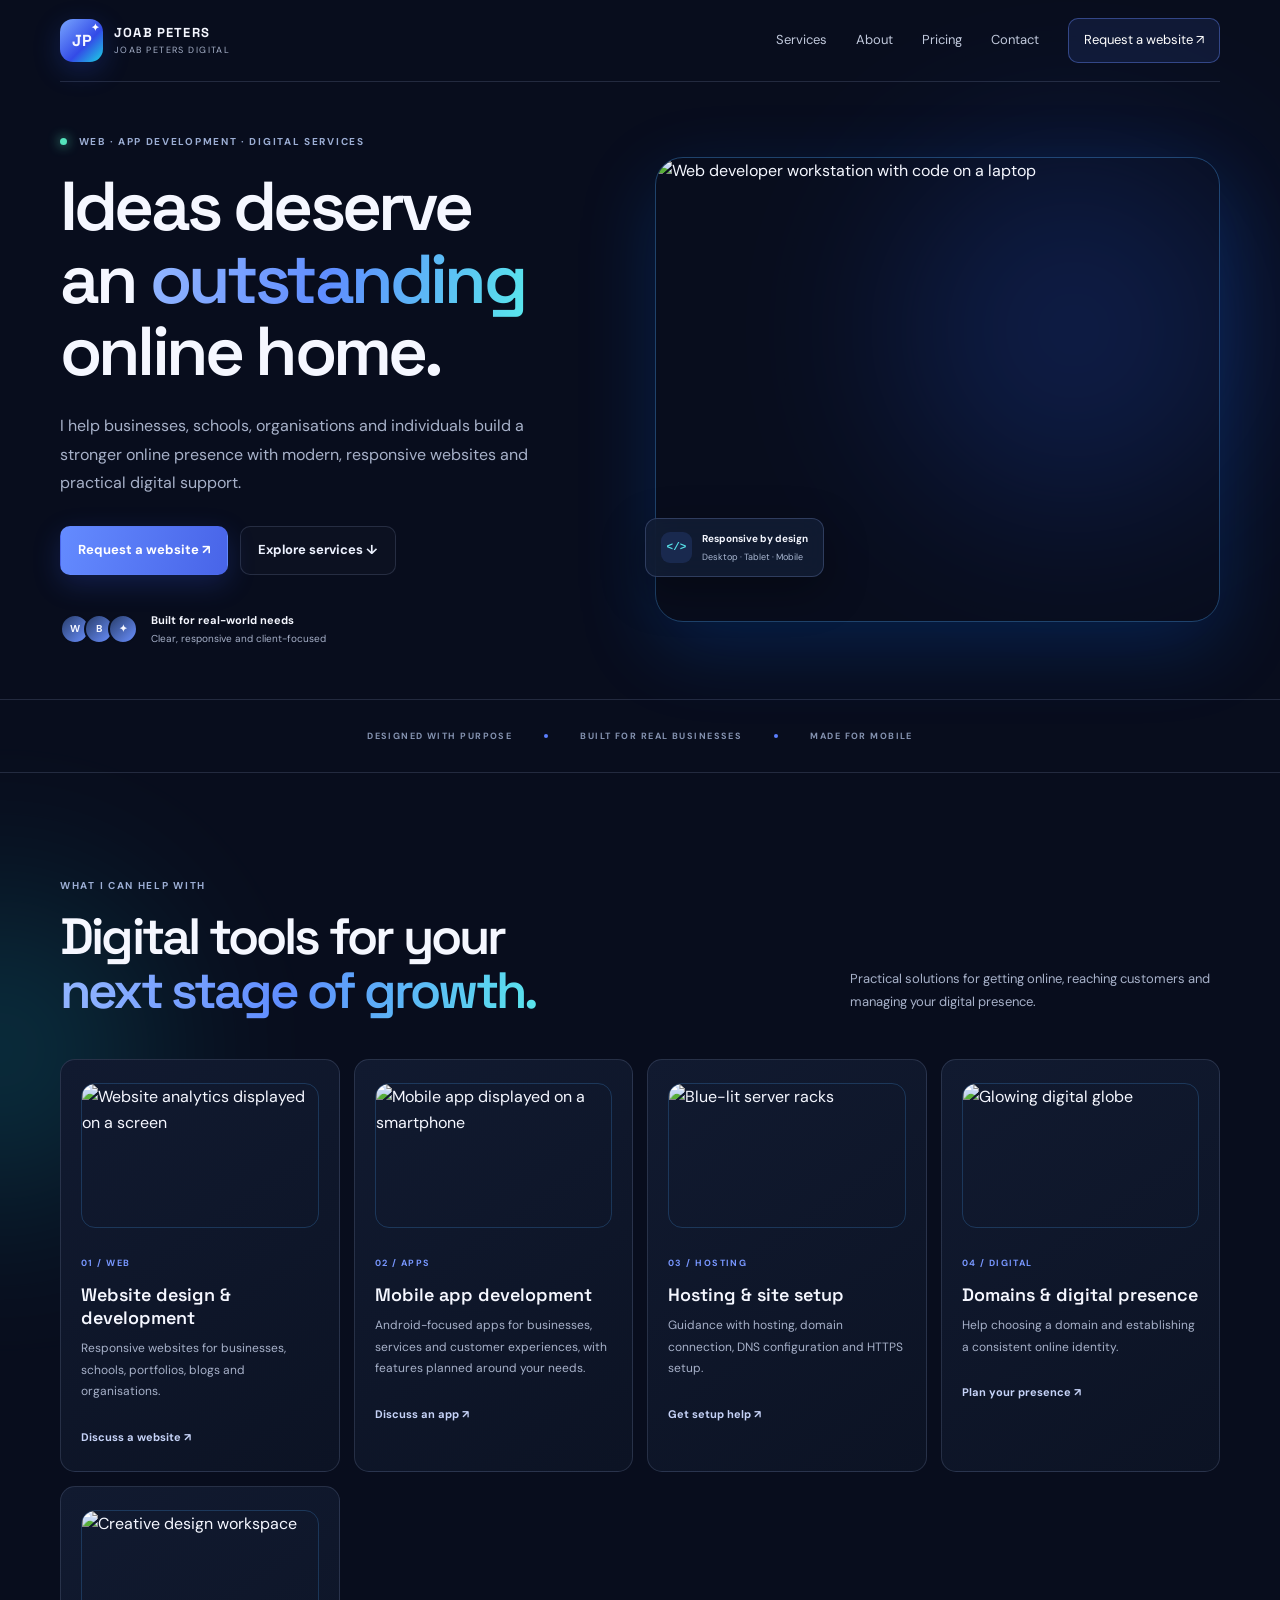
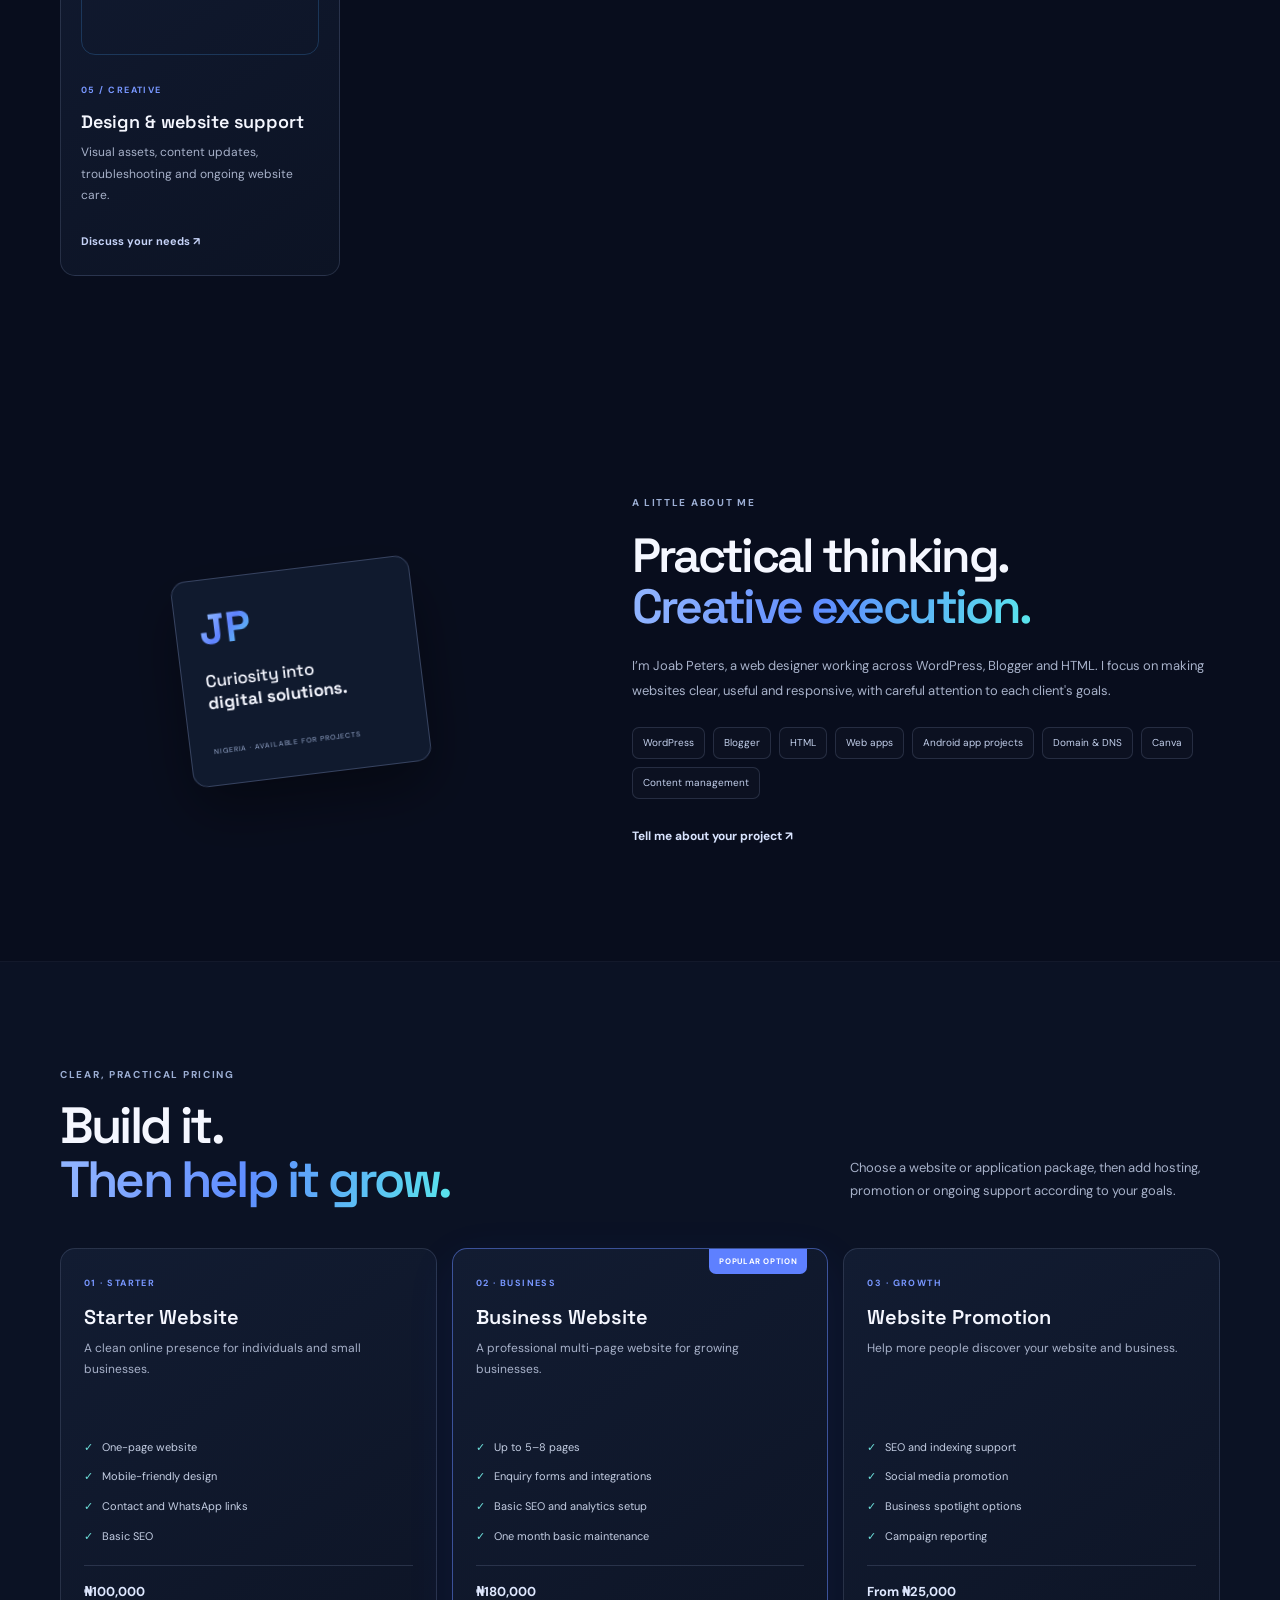
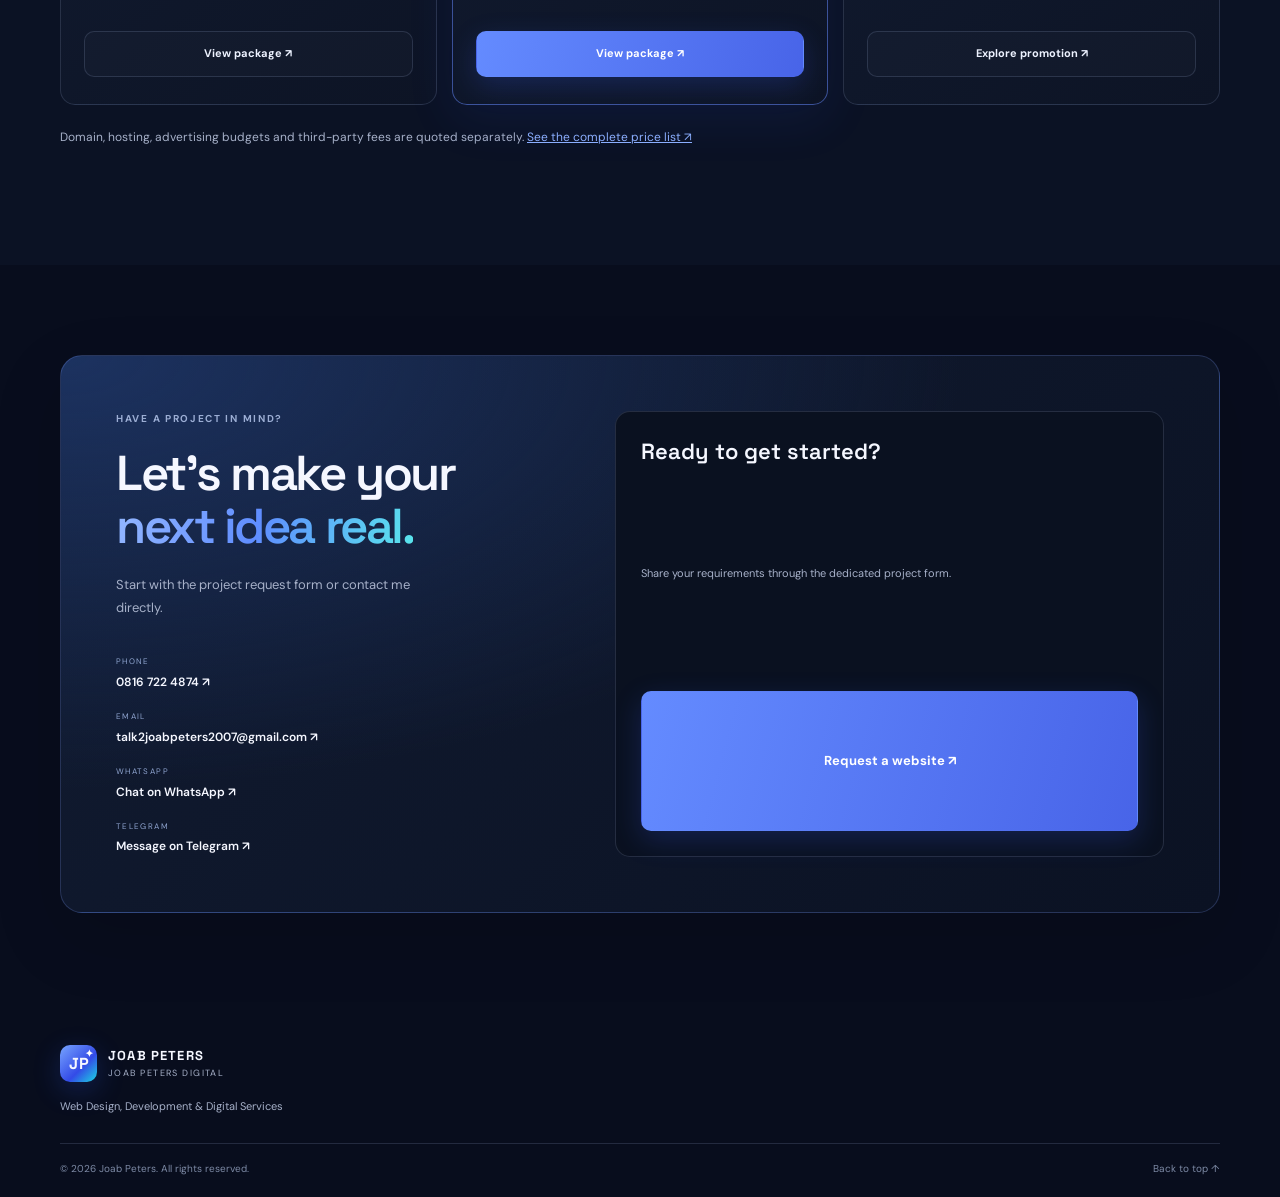
==== commit 8fa8998b: "Add mobile app development services and pricing to index.html" ====
--- a/index.html
+++ b/index.html
@@ -2,14 +2,15 @@
 <html lang="en"><head><meta charset="utf-8"><meta name="viewport" content="width=device-width, initial-scale=1"><meta name="description" content="Joab Peters Digital — website design, development and digital services."><meta name="theme-color" content="#080d1d"><title>Joab Peters Digital | Web Design & Development</title><link rel="icon" href="assets/favicon.svg" type="image/svg+xml"><link rel="stylesheet" href="styles.css"></head>
 <body><div class="ambient ambient-one" aria-hidden="true"></div><div class="ambient ambient-two" aria-hidden="true"></div>
 <header class="site-header"><a class="brand" href="index.html" aria-label="Joab Peters Digital home"><span class="brand-mark">JP<span>✦</span></span><span class="brand-copy"><b>JOAB PETERS</b><small>JOAB PETERS DIGITAL</small></span></a><button class="menu-toggle" aria-label="Open navigation" aria-expanded="false">☰</button><nav class="nav"><a href="#services">Services</a><a href="#about">About</a><a href="pricing.html">Pricing</a><a href="#contact">Contact</a><a class="nav-cta" href="request.html">Request a website ↗</a></nav></header>
-<main><section class="hero section-wrap" id="home"><div class="hero-copy"><p class="eyebrow"><span class="status-dot"></span> WEB DESIGN · DEVELOPMENT · DIGITAL SERVICES</p><h1>Ideas deserve<br>an <span class="gradient-text">outstanding</span><br>online home.</h1><p class="hero-intro">I help businesses, schools, organisations and individuals build a stronger online presence with modern, responsive websites and practical digital support.</p><div class="hero-actions"><a class="button button-primary" href="request.html">Request a website ↗</a><a class="button button-ghost" href="#services">Explore services ↓</a></div><div class="hero-proof"><div class="avatar-stack"><span>W</span><span>B</span><span>✦</span></div><p><b>Built for real-world needs</b><small>Clear, responsive and client-focused</small></p></div></div><div class="hero-visual"><img class="hero-image" src="https://images.unsplash.com/photo-1498050108023-c5249f4df085?auto=format&fit=crop&w=1100&q=85" alt="Web developer workstation with code on a laptop"><div class="floating-chip chip-bottom"><span class="code-icon">&lt;/&gt;</span><span><b>Responsive by design</b><small>Desktop · Tablet · Mobile</small></span></div></div></section>
+<main><section class="hero section-wrap" id="home"><div class="hero-copy"><p class="eyebrow"><span class="status-dot"></span> WEB · APP DEVELOPMENT · DIGITAL SERVICES</p><h1>Ideas deserve<br>an <span class="gradient-text">outstanding</span><br>online home.</h1><p class="hero-intro">I help businesses, schools, organisations and individuals build a stronger online presence with modern, responsive websites and practical digital support.</p><div class="hero-actions"><a class="button button-primary" href="request.html">Request a website ↗</a><a class="button button-ghost" href="#services">Explore services ↓</a></div><div class="hero-proof"><div class="avatar-stack"><span>W</span><span>B</span><span>✦</span></div><p><b>Built for real-world needs</b><small>Clear, responsive and client-focused</small></p></div></div><div class="hero-visual"><img class="hero-image" src="https://images.unsplash.com/photo-1498050108023-c5249f4df085?auto=format&fit=crop&w=1100&q=85" alt="Web developer workstation with code on a laptop"><div class="floating-chip chip-bottom"><span class="code-icon">&lt;/&gt;</span><span><b>Responsive by design</b><small>Desktop · Tablet · Mobile</small></span></div></div></section>
 <section class="trust-strip"><span>DESIGNED WITH PURPOSE</span><i></i><span>BUILT FOR REAL BUSINESSES</span><i></i><span>MADE FOR MOBILE</span></section>
 <section class="section-wrap section" id="services"><div class="section-heading"><div><p class="eyebrow">WHAT I CAN HELP WITH</p><h2>Digital tools for your<br><span class="gradient-text">next stage of growth.</span></h2></div><p>Practical solutions for getting online, reaching customers and managing your digital presence.</p></div><div class="service-grid">
 <article class="service-card"><img class="service-image" src="https://images.unsplash.com/photo-1460925895917-afdab827c52f?auto=format&fit=crop&w=700&q=80" alt="Website analytics displayed on a screen"><span class="card-number">01 / WEB</span><h3>Website design & development</h3><p>Responsive websites for businesses, schools, portfolios, blogs and organisations.</p><a href="request.html">Discuss a website ↗</a></article>
-<article class="service-card"><img class="service-image" src="https://images.unsplash.com/photo-1558494949-ef010cbdcc31?auto=format&fit=crop&w=700&q=80" alt="Blue-lit server racks"><span class="card-number">02 / HOSTING</span><h3>Hosting & site setup</h3><p>Guidance with hosting, domain connection, DNS configuration and HTTPS setup.</p><a href="request.html">Get setup help ↗</a></article>
-<article class="service-card"><img class="service-image" src="https://images.unsplash.com/photo-1451187580459-43490279c0fa?auto=format&fit=crop&w=700&q=80" alt="Glowing digital globe"><span class="card-number">03 / DIGITAL</span><h3>Domains & digital presence</h3><p>Help choosing a domain and establishing a consistent online identity.</p><a href="request.html">Plan your presence ↗</a></article>
-<article class="service-card"><img class="service-image" src="https://images.unsplash.com/photo-1558655146-d09347e92766?auto=format&fit=crop&w=700&q=80" alt="Creative design workspace"><span class="card-number">04 / CREATIVE</span><h3>Design & website support</h3><p>Visual assets, content updates, troubleshooting and ongoing website care.</p><a href="request.html">Discuss your needs ↗</a></article></div></section>
-<section class="section-wrap section about-section" id="about"><div class="about-visual"><div class="about-card"><span class="about-monogram">JP</span><p>Curiosity into<br><b>digital solutions.</b></p><span class="about-caption">NIGERIA · AVAILABLE FOR PROJECTS</span></div></div><div class="about-copy"><p class="eyebrow">A LITTLE ABOUT ME</p><h2>Practical thinking.<br><span class="gradient-text">Creative execution.</span></h2><p>I’m Joab Peters, a web designer working across WordPress, Blogger and HTML. I focus on making websites clear, useful and responsive, with careful attention to each client's goals.</p><div class="skill-list"><span>WordPress</span><span>Blogger</span><span>HTML</span><span>Domain & DNS</span><span>Canva</span><span>Content management</span></div><a class="text-link" href="request.html">Tell me about your project ↗</a></div></section>
-<section class="pricing-section section" id="pricing"><div class="section-wrap"><div class="section-heading"><div><p class="eyebrow">CLEAR, PRACTICAL PRICING</p><h2>Build it.<br><span class="gradient-text">Then help it grow.</span></h2></div><p>Choose a website package, then add domain, hosting, promotion or ongoing support according to your goals.</p></div><div class="pricing-grid"><article class="price-card"><span class="price-label">01 · STARTER</span><h3>Starter Website</h3><p class="price-desc">A clean online presence for individuals and small businesses.</p><ul><li>One-page website</li><li>Mobile-friendly design</li><li>Contact and WhatsApp links</li><li>Basic SEO</li></ul><div class="price-value">₦100,000</div><a class="button button-outline" href="pricing.html">View package ↗</a></article><article class="price-card price-featured"><span class="popular-tag">POPULAR OPTION</span><span class="price-label">02 · BUSINESS</span><h3>Business Website</h3><p class="price-desc">A professional multi-page website for growing businesses.</p><ul><li>Up to 5–8 pages</li><li>Enquiry forms and integrations</li><li>Basic SEO and analytics setup</li><li>One month basic maintenance</li></ul><div class="price-value">₦180,000</div><a class="button button-primary" href="pricing.html">View package ↗</a></article><article class="price-card"><span class="price-label">03 · GROWTH</span><h3>Website Promotion</h3><p class="price-desc">Help more people discover your website and business.</p><ul><li>SEO and indexing support</li><li>Social media promotion</li><li>Business spotlight options</li><li>Campaign reporting</li></ul><div class="price-value">From ₦25,000</div><a class="button button-outline" href="pricing.html#promotion">Explore promotion ↗</a></article></div><p class="pricing-footnote">Domain, hosting, advertising budgets and third-party fees are quoted separately. <a href="pricing.html">See the complete price list ↗</a></p></div></section>
+<article class="service-card"><img class="service-image" src="https://images.unsplash.com/photo-1512941937669-90a1b58e7e9c?auto=format&fit=crop&w=700&q=80" alt="Mobile app displayed on a smartphone"><span class="card-number">02 / APPS</span><h3>Mobile app development</h3><p>Android-focused apps for businesses, services and customer experiences, with features planned around your needs.</p><a href="request.html">Discuss an app ↗</a></article>
+<article class="service-card"><img class="service-image" src="https://images.unsplash.com/photo-1558494949-ef010cbdcc31?auto=format&fit=crop&w=700&q=80" alt="Blue-lit server racks"><span class="card-number">03 / HOSTING</span><h3>Hosting & site setup</h3><p>Guidance with hosting, domain connection, DNS configuration and HTTPS setup.</p><a href="request.html">Get setup help ↗</a></article>
+<article class="service-card"><img class="service-image" src="https://images.unsplash.com/photo-1451187580459-43490279c0fa?auto=format&fit=crop&w=700&q=80" alt="Glowing digital globe"><span class="card-number">04 / DIGITAL</span><h3>Domains & digital presence</h3><p>Help choosing a domain and establishing a consistent online identity.</p><a href="request.html">Plan your presence ↗</a></article>
+<article class="service-card"><img class="service-image" src="https://images.unsplash.com/photo-1558655146-d09347e92766?auto=format&fit=crop&w=700&q=80" alt="Creative design workspace"><span class="card-number">05 / CREATIVE</span><h3>Design & website support</h3><p>Visual assets, content updates, troubleshooting and ongoing website care.</p><a href="request.html">Discuss your needs ↗</a></article></div></section>
+<section class="section-wrap section about-section" id="about"><div class="about-visual"><div class="about-card"><span class="about-monogram">JP</span><p>Curiosity into<br><b>digital solutions.</b></p><span class="about-caption">NIGERIA · AVAILABLE FOR PROJECTS</span></div></div><div class="about-copy"><p class="eyebrow">A LITTLE ABOUT ME</p><h2>Practical thinking.<br><span class="gradient-text">Creative execution.</span></h2><p>I’m Joab Peters, a web designer working across WordPress, Blogger and HTML. I focus on making websites clear, useful and responsive, with careful attention to each client's goals.</p><div class="skill-list"><span>WordPress</span><span>Blogger</span><span>HTML</span><span>Web apps</span><span>Android app projects</span><span>Domain & DNS</span><span>Canva</span><span>Content management</span></div><a class="text-link" href="request.html">Tell me about your project ↗</a></div></section>
+<section class="pricing-section section" id="pricing"><div class="section-wrap"><div class="section-heading"><div><p class="eyebrow">CLEAR, PRACTICAL PRICING</p><h2>Build it.<br><span class="gradient-text">Then help it grow.</span></h2></div><p>Choose a website or application package, then add hosting, promotion or ongoing support according to your goals.</p></div><div class="pricing-grid"><article class="price-card"><span class="price-label">01 · STARTER</span><h3>Starter Website</h3><p class="price-desc">A clean online presence for individuals and small businesses.</p><ul><li>One-page website</li><li>Mobile-friendly design</li><li>Contact and WhatsApp links</li><li>Basic SEO</li></ul><div class="price-value">₦100,000</div><a class="button button-outline" href="pricing.html">View package ↗</a></article><article class="price-card price-featured"><span class="popular-tag">POPULAR OPTION</span><span class="price-label">02 · BUSINESS</span><h3>Business Website</h3><p class="price-desc">A professional multi-page website for growing businesses.</p><ul><li>Up to 5–8 pages</li><li>Enquiry forms and integrations</li><li>Basic SEO and analytics setup</li><li>One month basic maintenance</li></ul><div class="price-value">₦180,000</div><a class="button button-primary" href="pricing.html">View package ↗</a></article><article class="price-card"><span class="price-label">03 · GROWTH</span><h3>Website Promotion</h3><p class="price-desc">Help more people discover your website and business.</p><ul><li>SEO and indexing support</li><li>Social media promotion</li><li>Business spotlight options</li><li>Campaign reporting</li></ul><div class="price-value">From ₦25,000</div><a class="button button-outline" href="pricing.html#promotion">Explore promotion ↗</a></article></div><p class="pricing-footnote">Domain, hosting, advertising budgets and third-party fees are quoted separately. <a href="pricing.html">See the complete price list ↗</a></p></div></section>
 <section class="section-wrap section contact-section" id="contact"><div class="contact-panel"><div class="contact-copy"><p class="eyebrow">HAVE A PROJECT IN MIND?</p><h2>Let’s make your<br><span class="gradient-text">next idea real.</span></h2><p>Start with the project request form or contact me directly.</p><div class="contact-direct"><a href="tel:+2348167224874"><span>PHONE</span><b>0816 722 4874 ↗</b></a><a href="mailto:talk2joabpeters2007@gmail.com"><span>EMAIL</span><b>talk2joabpeters2007@gmail.com ↗</b></a><a href="https://wa.me/2348167224874" target="_blank" rel="noopener"><span>WHATSAPP</span><b>Chat on WhatsApp ↗</b></a><a href="https://t.me/+2348167224874" target="_blank" rel="noopener"><span>TELEGRAM</span><b>Message on Telegram ↗</b></a></div></div><div class="contact-form"><h3>Ready to get started?</h3><p>Share your requirements through the dedicated project form.</p><a class="button button-primary" href="request.html">Request a website ↗</a></div></div></section></main>
 <footer class="site-footer"><div class="footer-brand"><span class="brand-mark">JP<span>✦</span></span><div><b>JOAB PETERS</b><small>JOAB PETERS DIGITAL</small></div></div><p>Web Design, Development & Digital Services</p><div class="footer-bottom"><span>© <span id="year"></span> Joab Peters. All rights reserved.</span><a href="#home">Back to top ↑</a></div></footer><script src="script.js"></script></body></html>
--- a/styles.css
+++ b/styles.css
@@ -163,3 +163,73 @@
  .wizard-navigation button{min-width:96px;padding:9px 14px}
  .wizard-final-hint{font-size:10px}
 }
+
+/* Agency pricing page */
+.pricing-hero{padding-top:95px;padding-bottom:45px}
+.pricing-hero h1{font:600 clamp(44px,6vw,72px)/1.04 'Space Grotesk';letter-spacing:-.055em;margin:0}
+.pricing-hero .hero-intro{max-width:700px}
+.pricing-note,.pricing-footnote{color:var(--muted);font-size:12px;line-height:1.8;margin-top:22px}
+.pricing-page-section{padding-top:55px}
+.pricing-page-grid{align-items:stretch}
+.price-card{display:flex;flex-direction:column}
+.price-card ul{flex:1}
+.price-value small{font-size:12px;color:#9eacc7;font-weight:500}
+.package-duration{font-size:11px;color:#7f9cff;margin:10px 0 16px}
+.price-card .button{align-self:flex-start;margin-top:12px}
+.pricing-footnote a{color:#8db0ff;text-decoration:underline}
+.support-grid{display:grid;grid-template-columns:repeat(3,1fr);gap:15px}
+.support-card{border:1px solid var(--line);border-radius:15px;padding:24px;background:linear-gradient(145deg,#111a30,#0c1324)}
+.support-card h3{font:600 17px 'Space Grotesk';margin:0 0 12px}
+.support-card p{font-size:13px;line-height:1.9;color:#d4def4}
+.support-card small{font-size:11px;color:var(--muted);line-height:1.7}
+.promotion-disclaimer{margin-top:25px;padding:20px 22px;border:1px solid #6c91ff38;border-radius:13px;background:#182543;color:#bdc9e2;font-size:12px;line-height:1.8}
+.promotion-disclaimer b{color:#fff}
+@media(max-width:800px){.support-grid{grid-template-columns:1fr 1fr}.pricing-hero{padding-top:65px}}
+@media(max-width:560px){.support-grid{grid-template-columns:1fr}.pricing-hero{padding-top:50px}.pricing-page-section{padding-top:35px}}
+
+
+/* Mobile-first spacing fix for checkbox option groups */
+.request-form .choice-grid{
+  display:grid;
+  grid-template-columns:repeat(2,minmax(0,1fr));
+  align-items:stretch;
+  gap:12px;
+  width:100%;
+  margin-top:10px;
+}
+.request-form .choice-grid .choice{
+  display:flex;
+  align-items:center;
+  justify-content:flex-start;
+  gap:11px;
+  width:100%;
+  min-width:0;
+  min-height:60px;
+  margin:0;
+  padding:13px 15px;
+  box-sizing:border-box;
+  white-space:normal;
+  overflow-wrap:anywhere;
+  line-height:1.4;
+}
+.request-form .choice-grid .choice input[type="checkbox"]{
+  flex:0 0 18px;
+  width:18px;
+  height:18px;
+  margin:0;
+}
+.request-form .choice-grid .choice span{
+  display:block;
+  flex:1 1 auto;
+  min-width:0;
+}
+@media(max-width:600px){
+  .request-form .choice-grid{
+    grid-template-columns:1fr;
+    gap:10px;
+  }
+  .request-form .choice-grid .choice{
+    min-height:56px;
+    padding:13px 14px;
+  }
+}
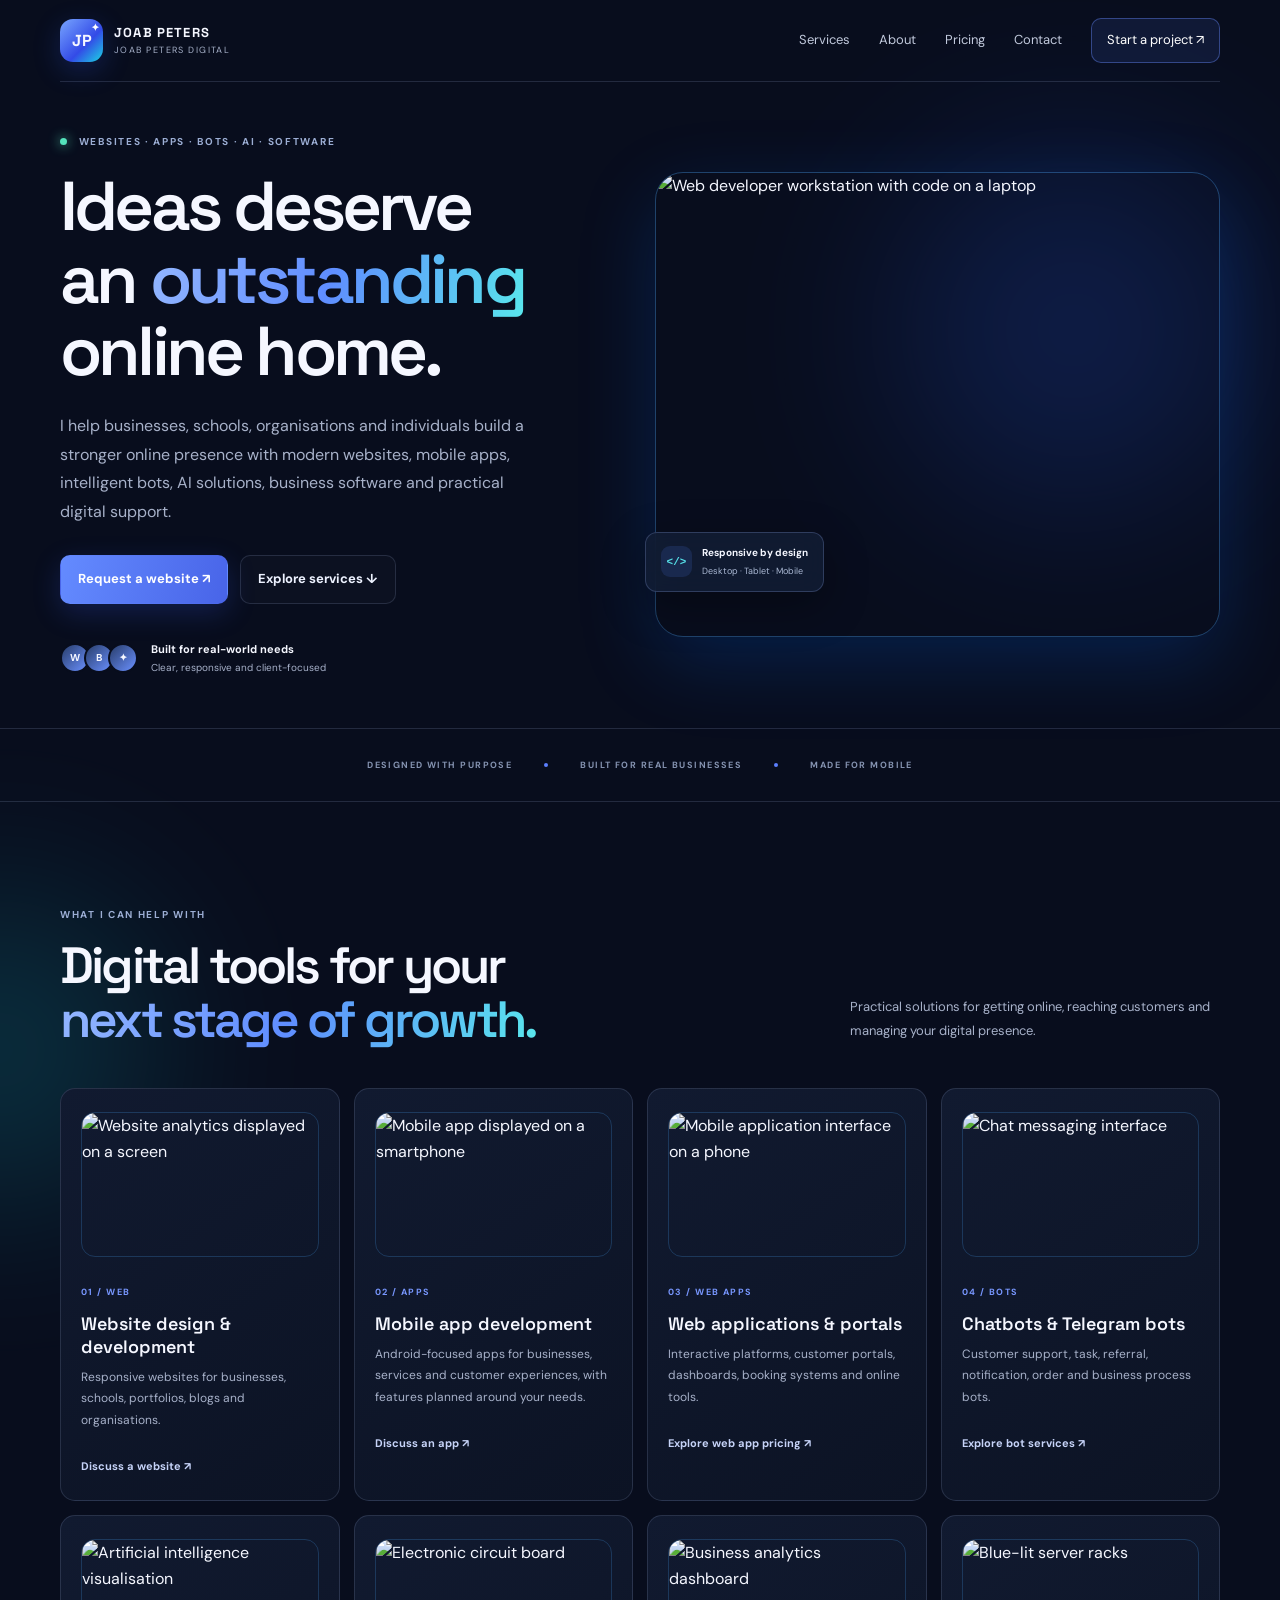
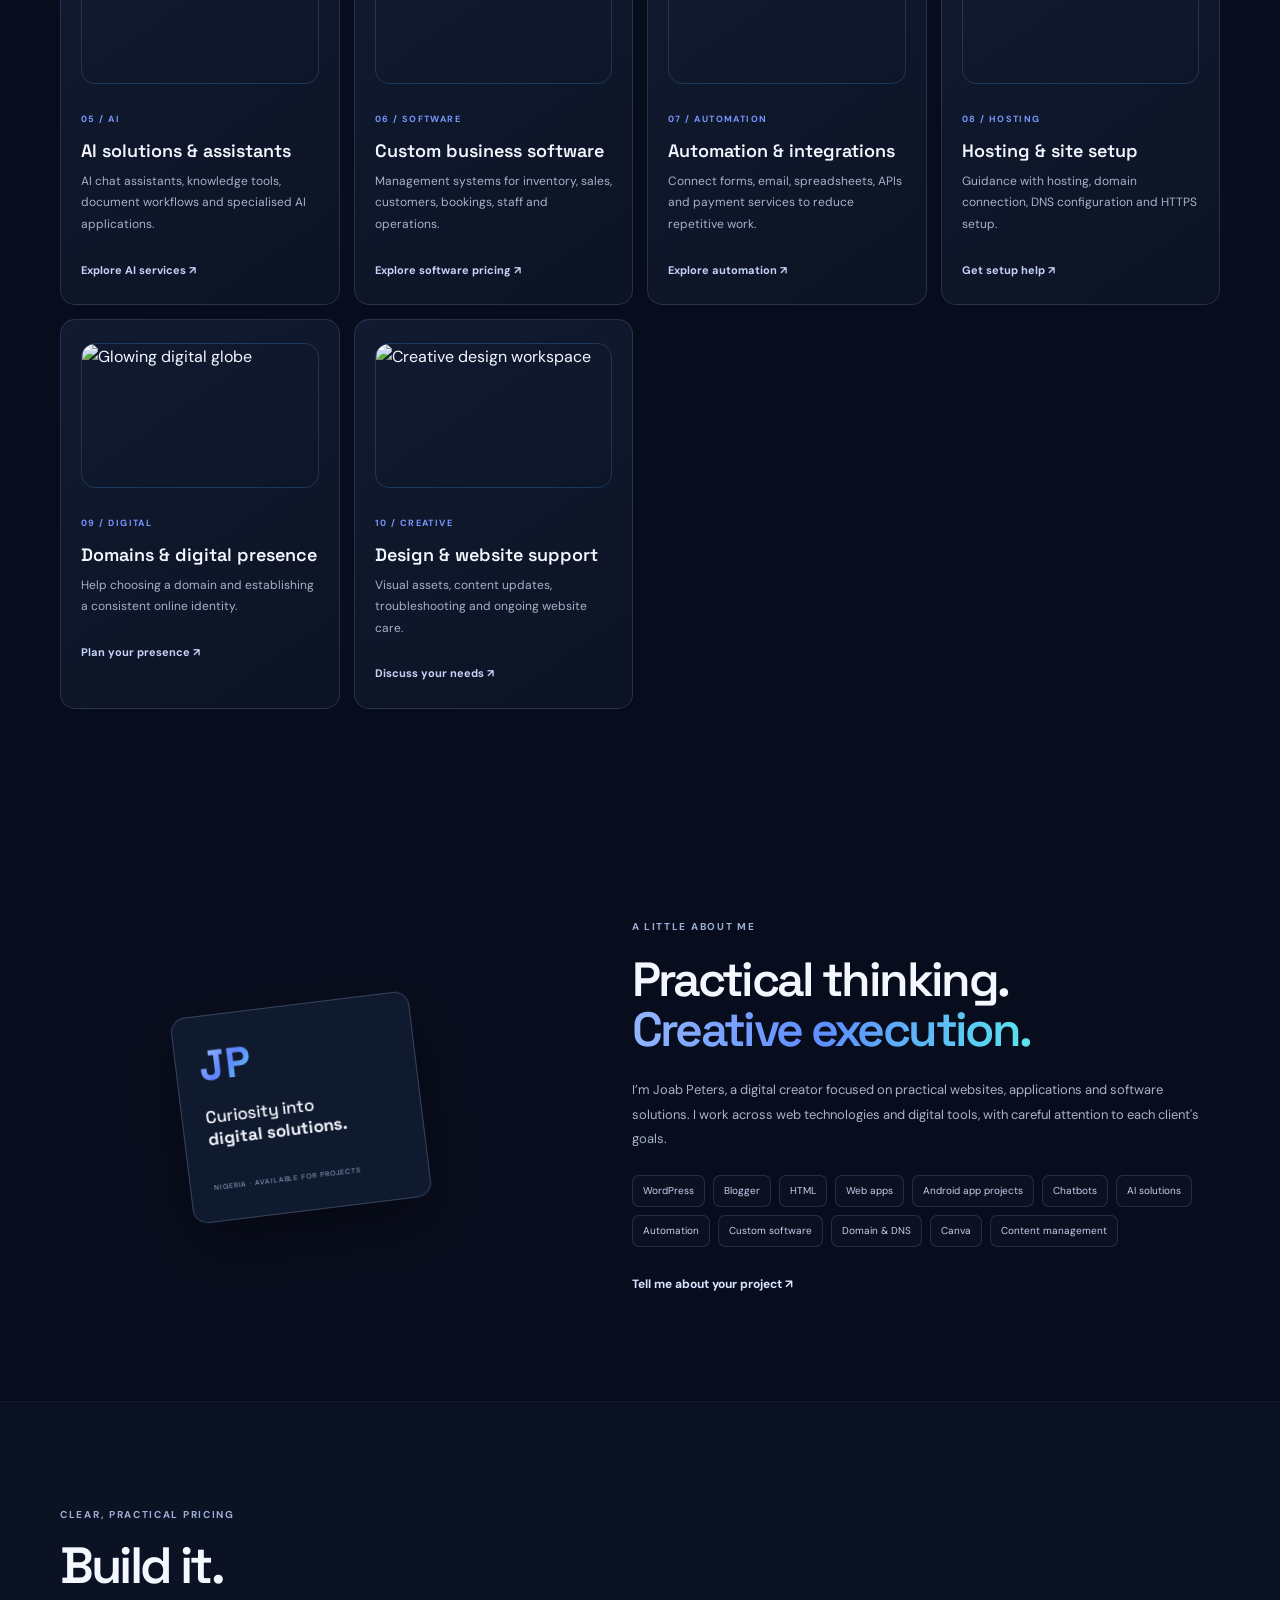
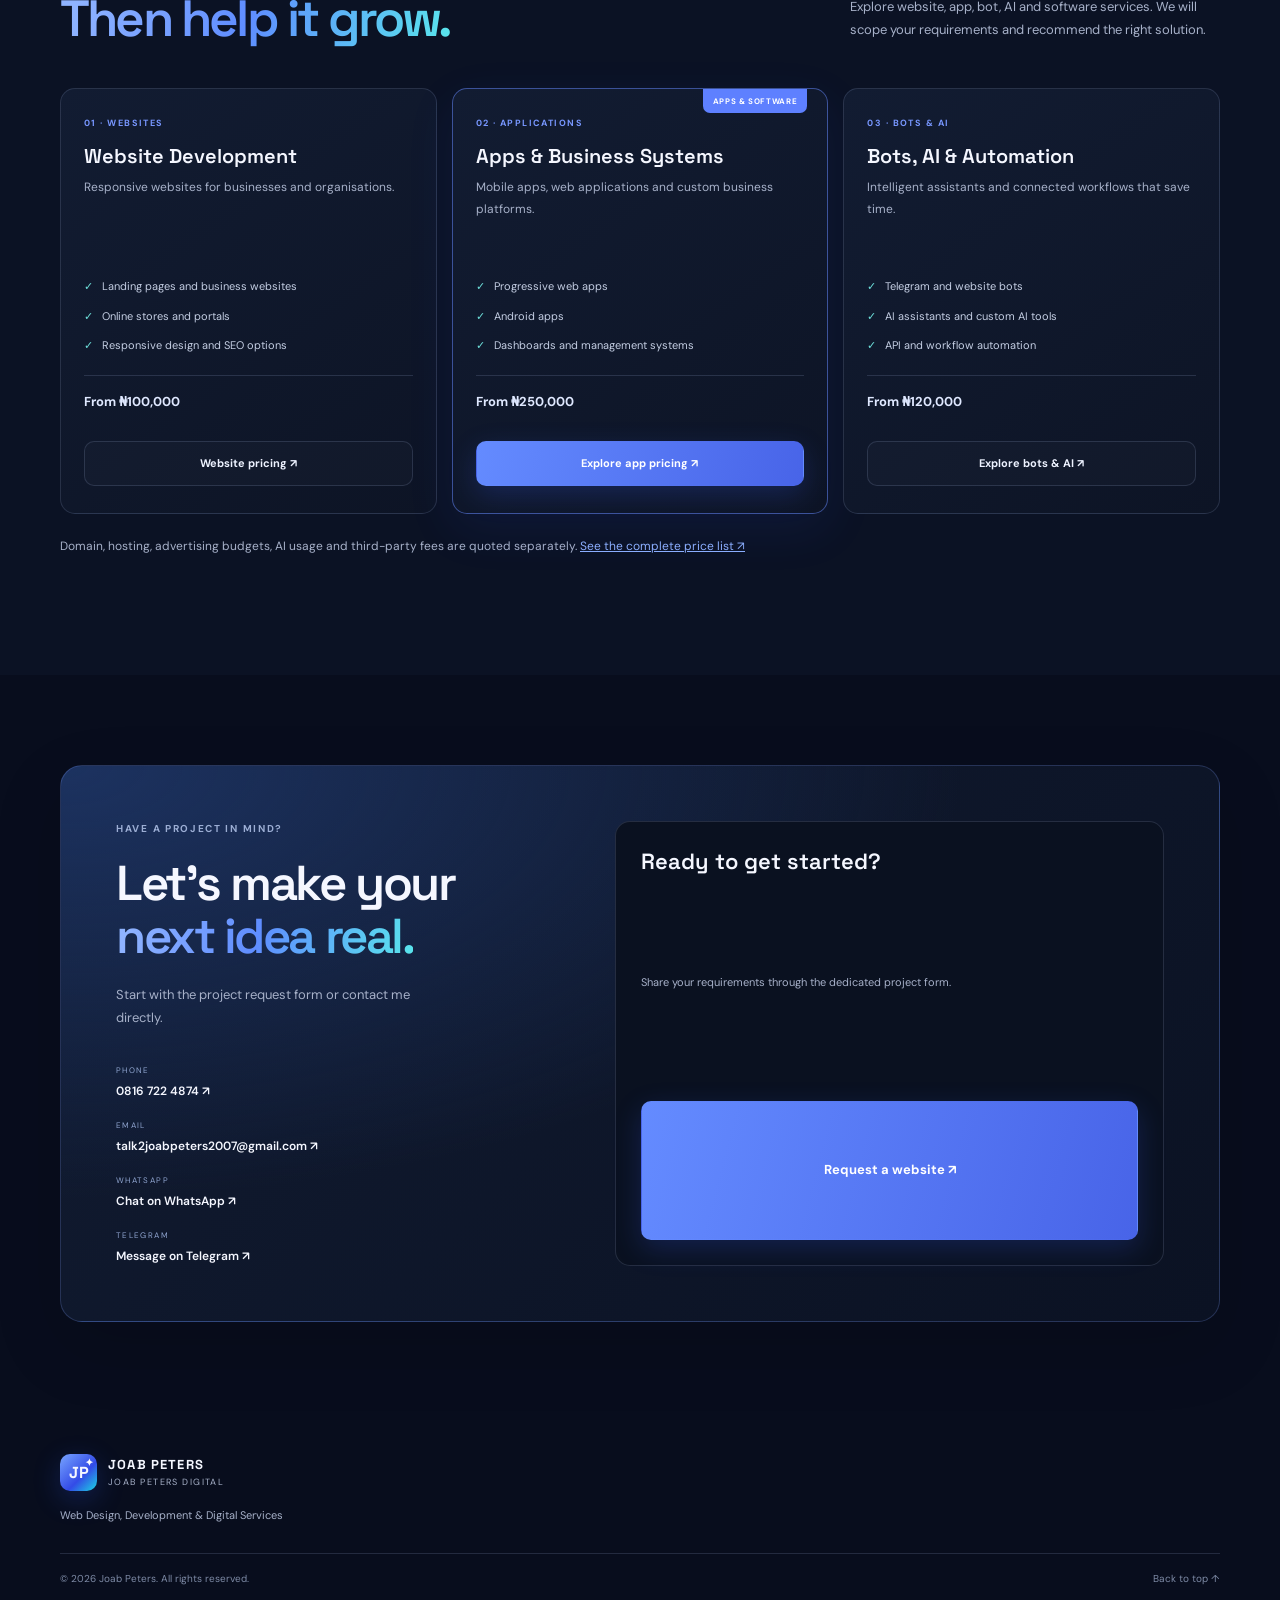
==== commit 0db6d32f: "Expand homepage services to include apps bots AI and custom software" ====
--- a/index.html
+++ b/index.html
@@ -1,16 +1,25 @@
 <!doctype html>
-<html lang="en"><head><meta charset="utf-8"><meta name="viewport" content="width=device-width, initial-scale=1"><meta name="description" content="Joab Peters Digital — website design, development and digital services."><meta name="theme-color" content="#080d1d"><title>Joab Peters Digital | Web Design & Development</title><link rel="icon" href="assets/favicon.svg" type="image/svg+xml"><link rel="stylesheet" href="styles.css"></head>
+<html lang="en"><head><meta charset="utf-8"><meta name="viewport" content="width=device-width, initial-scale=1"><meta name="description" content="Joab Peters Digital — websites, mobile apps, AI solutions, chatbots, automation and custom business software."><meta name="theme-color" content="#080d1d"><title>Joab Peters Digital | Websites, Apps, AI & Software</title><link rel="icon" href="assets/favicon.svg" type="image/svg+xml"><link rel="stylesheet" href="styles.css"></head>
 <body><div class="ambient ambient-one" aria-hidden="true"></div><div class="ambient ambient-two" aria-hidden="true"></div>
-<header class="site-header"><a class="brand" href="index.html" aria-label="Joab Peters Digital home"><span class="brand-mark">JP<span>✦</span></span><span class="brand-copy"><b>JOAB PETERS</b><small>JOAB PETERS DIGITAL</small></span></a><button class="menu-toggle" aria-label="Open navigation" aria-expanded="false">☰</button><nav class="nav"><a href="#services">Services</a><a href="#about">About</a><a href="pricing.html">Pricing</a><a href="#contact">Contact</a><a class="nav-cta" href="request.html">Request a website ↗</a></nav></header>
-<main><section class="hero section-wrap" id="home"><div class="hero-copy"><p class="eyebrow"><span class="status-dot"></span> WEB · APP DEVELOPMENT · DIGITAL SERVICES</p><h1>Ideas deserve<br>an <span class="gradient-text">outstanding</span><br>online home.</h1><p class="hero-intro">I help businesses, schools, organisations and individuals build a stronger online presence with modern, responsive websites and practical digital support.</p><div class="hero-actions"><a class="button button-primary" href="request.html">Request a website ↗</a><a class="button button-ghost" href="#services">Explore services ↓</a></div><div class="hero-proof"><div class="avatar-stack"><span>W</span><span>B</span><span>✦</span></div><p><b>Built for real-world needs</b><small>Clear, responsive and client-focused</small></p></div></div><div class="hero-visual"><img class="hero-image" src="https://images.unsplash.com/photo-1498050108023-c5249f4df085?auto=format&fit=crop&w=1100&q=85" alt="Web developer workstation with code on a laptop"><div class="floating-chip chip-bottom"><span class="code-icon">&lt;/&gt;</span><span><b>Responsive by design</b><small>Desktop · Tablet · Mobile</small></span></div></div></section>
+<header class="site-header"><a class="brand" href="index.html" aria-label="Joab Peters Digital home"><span class="brand-mark">JP<span>✦</span></span><span class="brand-copy"><b>JOAB PETERS</b><small>JOAB PETERS DIGITAL</small></span></a><button class="menu-toggle" aria-label="Open navigation" aria-expanded="false">☰</button><nav class="nav"><a href="#services">Services</a><a href="#about">About</a><a href="pricing.html">Pricing</a><a href="#contact">Contact</a><a class="nav-cta" href="request.html">Start a project ↗</a></nav></header>
+<main><section class="hero section-wrap" id="home"><div class="hero-copy"><p class="eyebrow"><span class="status-dot"></span> WEBSITES · APPS · BOTS · AI · SOFTWARE</p><h1>Ideas deserve<br>an <span class="gradient-text">outstanding</span><br>online home.</h1><p class="hero-intro">I help businesses, schools, organisations and individuals build a stronger online presence with modern websites, mobile apps, intelligent bots, AI solutions, business software and practical digital support.</p><div class="hero-actions"><a class="button button-primary" href="request.html">Request a website ↗</a><a class="button button-ghost" href="#services">Explore services ↓</a></div><div class="hero-proof"><div class="avatar-stack"><span>W</span><span>B</span><span>✦</span></div><p><b>Built for real-world needs</b><small>Clear, responsive and client-focused</small></p></div></div><div class="hero-visual"><img class="hero-image" src="https://images.unsplash.com/photo-1498050108023-c5249f4df085?auto=format&fit=crop&w=1100&q=85" alt="Web developer workstation with code on a laptop"><div class="floating-chip chip-bottom"><span class="code-icon">&lt;/&gt;</span><span><b>Responsive by design</b><small>Desktop · Tablet · Mobile</small></span></div></div></section>
 <section class="trust-strip"><span>DESIGNED WITH PURPOSE</span><i></i><span>BUILT FOR REAL BUSINESSES</span><i></i><span>MADE FOR MOBILE</span></section>
 <section class="section-wrap section" id="services"><div class="section-heading"><div><p class="eyebrow">WHAT I CAN HELP WITH</p><h2>Digital tools for your<br><span class="gradient-text">next stage of growth.</span></h2></div><p>Practical solutions for getting online, reaching customers and managing your digital presence.</p></div><div class="service-grid">
 <article class="service-card"><img class="service-image" src="https://images.unsplash.com/photo-1460925895917-afdab827c52f?auto=format&fit=crop&w=700&q=80" alt="Website analytics displayed on a screen"><span class="card-number">01 / WEB</span><h3>Website design & development</h3><p>Responsive websites for businesses, schools, portfolios, blogs and organisations.</p><a href="request.html">Discuss a website ↗</a></article>
 <article class="service-card"><img class="service-image" src="https://images.unsplash.com/photo-1512941937669-90a1b58e7e9c?auto=format&fit=crop&w=700&q=80" alt="Mobile app displayed on a smartphone"><span class="card-number">02 / APPS</span><h3>Mobile app development</h3><p>Android-focused apps for businesses, services and customer experiences, with features planned around your needs.</p><a href="request.html">Discuss an app ↗</a></article>
-<article class="service-card"><img class="service-image" src="https://images.unsplash.com/photo-1558494949-ef010cbdcc31?auto=format&fit=crop&w=700&q=80" alt="Blue-lit server racks"><span class="card-number">03 / HOSTING</span><h3>Hosting & site setup</h3><p>Guidance with hosting, domain connection, DNS configuration and HTTPS setup.</p><a href="request.html">Get setup help ↗</a></article>
-<article class="service-card"><img class="service-image" src="https://images.unsplash.com/photo-1451187580459-43490279c0fa?auto=format&fit=crop&w=700&q=80" alt="Glowing digital globe"><span class="card-number">04 / DIGITAL</span><h3>Domains & digital presence</h3><p>Help choosing a domain and establishing a consistent online identity.</p><a href="request.html">Plan your presence ↗</a></article>
-<article class="service-card"><img class="service-image" src="https://images.unsplash.com/photo-1558655146-d09347e92766?auto=format&fit=crop&w=700&q=80" alt="Creative design workspace"><span class="card-number">05 / CREATIVE</span><h3>Design & website support</h3><p>Visual assets, content updates, troubleshooting and ongoing website care.</p><a href="request.html">Discuss your needs ↗</a></article></div></section>
-<section class="section-wrap section about-section" id="about"><div class="about-visual"><div class="about-card"><span class="about-monogram">JP</span><p>Curiosity into<br><b>digital solutions.</b></p><span class="about-caption">NIGERIA · AVAILABLE FOR PROJECTS</span></div></div><div class="about-copy"><p class="eyebrow">A LITTLE ABOUT ME</p><h2>Practical thinking.<br><span class="gradient-text">Creative execution.</span></h2><p>I’m Joab Peters, a web designer working across WordPress, Blogger and HTML. I focus on making websites clear, useful and responsive, with careful attention to each client's goals.</p><div class="skill-list"><span>WordPress</span><span>Blogger</span><span>HTML</span><span>Web apps</span><span>Android app projects</span><span>Domain & DNS</span><span>Canva</span><span>Content management</span></div><a class="text-link" href="request.html">Tell me about your project ↗</a></div></section>
-<section class="pricing-section section" id="pricing"><div class="section-wrap"><div class="section-heading"><div><p class="eyebrow">CLEAR, PRACTICAL PRICING</p><h2>Build it.<br><span class="gradient-text">Then help it grow.</span></h2></div><p>Choose a website or application package, then add hosting, promotion or ongoing support according to your goals.</p></div><div class="pricing-grid"><article class="price-card"><span class="price-label">01 · STARTER</span><h3>Starter Website</h3><p class="price-desc">A clean online presence for individuals and small businesses.</p><ul><li>One-page website</li><li>Mobile-friendly design</li><li>Contact and WhatsApp links</li><li>Basic SEO</li></ul><div class="price-value">₦100,000</div><a class="button button-outline" href="pricing.html">View package ↗</a></article><article class="price-card price-featured"><span class="popular-tag">POPULAR OPTION</span><span class="price-label">02 · BUSINESS</span><h3>Business Website</h3><p class="price-desc">A professional multi-page website for growing businesses.</p><ul><li>Up to 5–8 pages</li><li>Enquiry forms and integrations</li><li>Basic SEO and analytics setup</li><li>One month basic maintenance</li></ul><div class="price-value">₦180,000</div><a class="button button-primary" href="pricing.html">View package ↗</a></article><article class="price-card"><span class="price-label">03 · GROWTH</span><h3>Website Promotion</h3><p class="price-desc">Help more people discover your website and business.</p><ul><li>SEO and indexing support</li><li>Social media promotion</li><li>Business spotlight options</li><li>Campaign reporting</li></ul><div class="price-value">From ₦25,000</div><a class="button button-outline" href="pricing.html#promotion">Explore promotion ↗</a></article></div><p class="pricing-footnote">Domain, hosting, advertising budgets and third-party fees are quoted separately. <a href="pricing.html">See the complete price list ↗</a></p></div></section>
+
+<article class="service-card"><img class="service-image" src="https://images.unsplash.com/photo-1551650975-87deedd944c3?auto=format&fit=crop&w=700&q=80" alt="Mobile application interface on a phone"><span class="card-number">03 / WEB APPS</span><h3>Web applications & portals</h3><p>Interactive platforms, customer portals, dashboards, booking systems and online tools.</p><a href="pricing.html#apps">Explore web app pricing ↗</a></article>
+<article class="service-card"><img class="service-image" src="https://images.unsplash.com/photo-1611746872915-64382b5c76da?auto=format&fit=crop&w=700&q=80" alt="Chat messaging interface"><span class="card-number">04 / BOTS</span><h3>Chatbots & Telegram bots</h3><p>Customer support, task, referral, notification, order and business process bots.</p><a href="pricing.html#bots-ai">Explore bot services ↗</a></article>
+<article class="service-card"><img class="service-image" src="https://images.unsplash.com/photo-1677442136019-21780ecad995?auto=format&fit=crop&w=700&q=80" alt="Artificial intelligence visualisation"><span class="card-number">05 / AI</span><h3>AI solutions & assistants</h3><p>AI chat assistants, knowledge tools, document workflows and specialised AI applications.</p><a href="pricing.html#bots-ai">Explore AI services ↗</a></article>
+<article class="service-card"><img class="service-image" src="https://images.unsplash.com/photo-1518770660439-4636190af475?auto=format&fit=crop&w=700&q=80" alt="Electronic circuit board"><span class="card-number">06 / SOFTWARE</span><h3>Custom business software</h3><p>Management systems for inventory, sales, customers, bookings, staff and operations.</p><a href="pricing.html#bots-ai">Explore software pricing ↗</a></article>
+<article class="service-card"><img class="service-image" src="https://images.unsplash.com/photo-1551288049-bebda4e38f71?auto=format&fit=crop&w=700&q=80" alt="Business analytics dashboard"><span class="card-number">07 / AUTOMATION</span><h3>Automation & integrations</h3><p>Connect forms, email, spreadsheets, APIs and payment services to reduce repetitive work.</p><a href="pricing.html#bots-ai">Explore automation ↗</a></article>
+<article class="service-card"><img class="service-image" src="https://images.unsplash.com/photo-1558494949-ef010cbdcc31?auto=format&fit=crop&w=700&q=80" alt="Blue-lit server racks"><span class="card-number">08 / HOSTING</span><h3>Hosting & site setup</h3><p>Guidance with hosting, domain connection, DNS configuration and HTTPS setup.</p><a href="request.html">Get setup help ↗</a></article>
+<article class="service-card"><img class="service-image" src="https://images.unsplash.com/photo-1451187580459-43490279c0fa?auto=format&fit=crop&w=700&q=80" alt="Glowing digital globe"><span class="card-number">09 / DIGITAL</span><h3>Domains & digital presence</h3><p>Help choosing a domain and establishing a consistent online identity.</p><a href="request.html">Plan your presence ↗</a></article>
+<article class="service-card"><img class="service-image" src="https://images.unsplash.com/photo-1558655146-d09347e92766?auto=format&fit=crop&w=700&q=80" alt="Creative design workspace"><span class="card-number">10 / CREATIVE</span><h3>Design & website support</h3><p>Visual assets, content updates, troubleshooting and ongoing website care.</p><a href="request.html">Discuss your needs ↗</a></article></div></section>
+<section class="section-wrap section about-section" id="about"><div class="about-visual"><div class="about-card"><span class="about-monogram">JP</span><p>Curiosity into<br><b>digital solutions.</b></p><span class="about-caption">NIGERIA · AVAILABLE FOR PROJECTS</span></div></div><div class="about-copy"><p class="eyebrow">A LITTLE ABOUT ME</p><h2>Practical thinking.<br><span class="gradient-text">Creative execution.</span></h2><p>I’m Joab Peters, a digital creator focused on practical websites, applications and software solutions. I work across web technologies and digital tools, with careful attention to each client's goals.</p><div class="skill-list"><span>WordPress</span><span>Blogger</span><span>HTML</span><span>Web apps</span><span>Android app projects</span><span>Chatbots</span><span>AI solutions</span><span>Automation</span><span>Custom software</span><span>Domain & DNS</span><span>Canva</span><span>Content management</span></div><a class="text-link" href="request.html">Tell me about your project ↗</a></div></section>
+<section class="pricing-section section" id="pricing"><div class="section-wrap"><div class="section-heading"><div><p class="eyebrow">CLEAR, PRACTICAL PRICING</p><h2>Build it.<br><span class="gradient-text">Then help it grow.</span></h2></div><p>Explore website, app, bot, AI and software services. We will scope your requirements and recommend the right solution.</p></div><div class="pricing-grid">
+<article class="price-card"><span class="price-label">01 · WEBSITES</span><h3>Website Development</h3><p class="price-desc">Responsive websites for businesses and organisations.</p><ul><li>Landing pages and business websites</li><li>Online stores and portals</li><li>Responsive design and SEO options</li></ul><div class="price-value">From ₦100,000</div><a class="button button-outline" href="pricing.html">Website pricing ↗</a></article>
+<article class="price-card price-featured"><span class="popular-tag">APPS & SOFTWARE</span><span class="price-label">02 · APPLICATIONS</span><h3>Apps & Business Systems</h3><p class="price-desc">Mobile apps, web applications and custom business platforms.</p><ul><li>Progressive web apps</li><li>Android apps</li><li>Dashboards and management systems</li></ul><div class="price-value">From ₦250,000</div><a class="button button-primary" href="pricing.html#apps">Explore app pricing ↗</a></article>
+<article class="price-card"><span class="price-label">03 · BOTS & AI</span><h3>Bots, AI & Automation</h3><p class="price-desc">Intelligent assistants and connected workflows that save time.</p><ul><li>Telegram and website bots</li><li>AI assistants and custom AI tools</li><li>API and workflow automation</li></ul><div class="price-value">From ₦120,000</div><a class="button button-outline" href="pricing.html#bots-ai">Explore bots & AI ↗</a></article></div><p class="pricing-footnote">Domain, hosting, advertising budgets, AI usage and third-party fees are quoted separately. <a href="pricing.html">See the complete price list ↗</a></p></div></section>
 <section class="section-wrap section contact-section" id="contact"><div class="contact-panel"><div class="contact-copy"><p class="eyebrow">HAVE A PROJECT IN MIND?</p><h2>Let’s make your<br><span class="gradient-text">next idea real.</span></h2><p>Start with the project request form or contact me directly.</p><div class="contact-direct"><a href="tel:+2348167224874"><span>PHONE</span><b>0816 722 4874 ↗</b></a><a href="mailto:talk2joabpeters2007@gmail.com"><span>EMAIL</span><b>talk2joabpeters2007@gmail.com ↗</b></a><a href="https://wa.me/2348167224874" target="_blank" rel="noopener"><span>WHATSAPP</span><b>Chat on WhatsApp ↗</b></a><a href="https://t.me/+2348167224874" target="_blank" rel="noopener"><span>TELEGRAM</span><b>Message on Telegram ↗</b></a></div></div><div class="contact-form"><h3>Ready to get started?</h3><p>Share your requirements through the dedicated project form.</p><a class="button button-primary" href="request.html">Request a website ↗</a></div></div></section></main>
 <footer class="site-footer"><div class="footer-brand"><span class="brand-mark">JP<span>✦</span></span><div><b>JOAB PETERS</b><small>JOAB PETERS DIGITAL</small></div></div><p>Web Design, Development & Digital Services</p><div class="footer-bottom"><span>© <span id="year"></span> Joab Peters. All rights reserved.</span><a href="#home">Back to top ↑</a></div></footer><script src="script.js"></script></body></html>
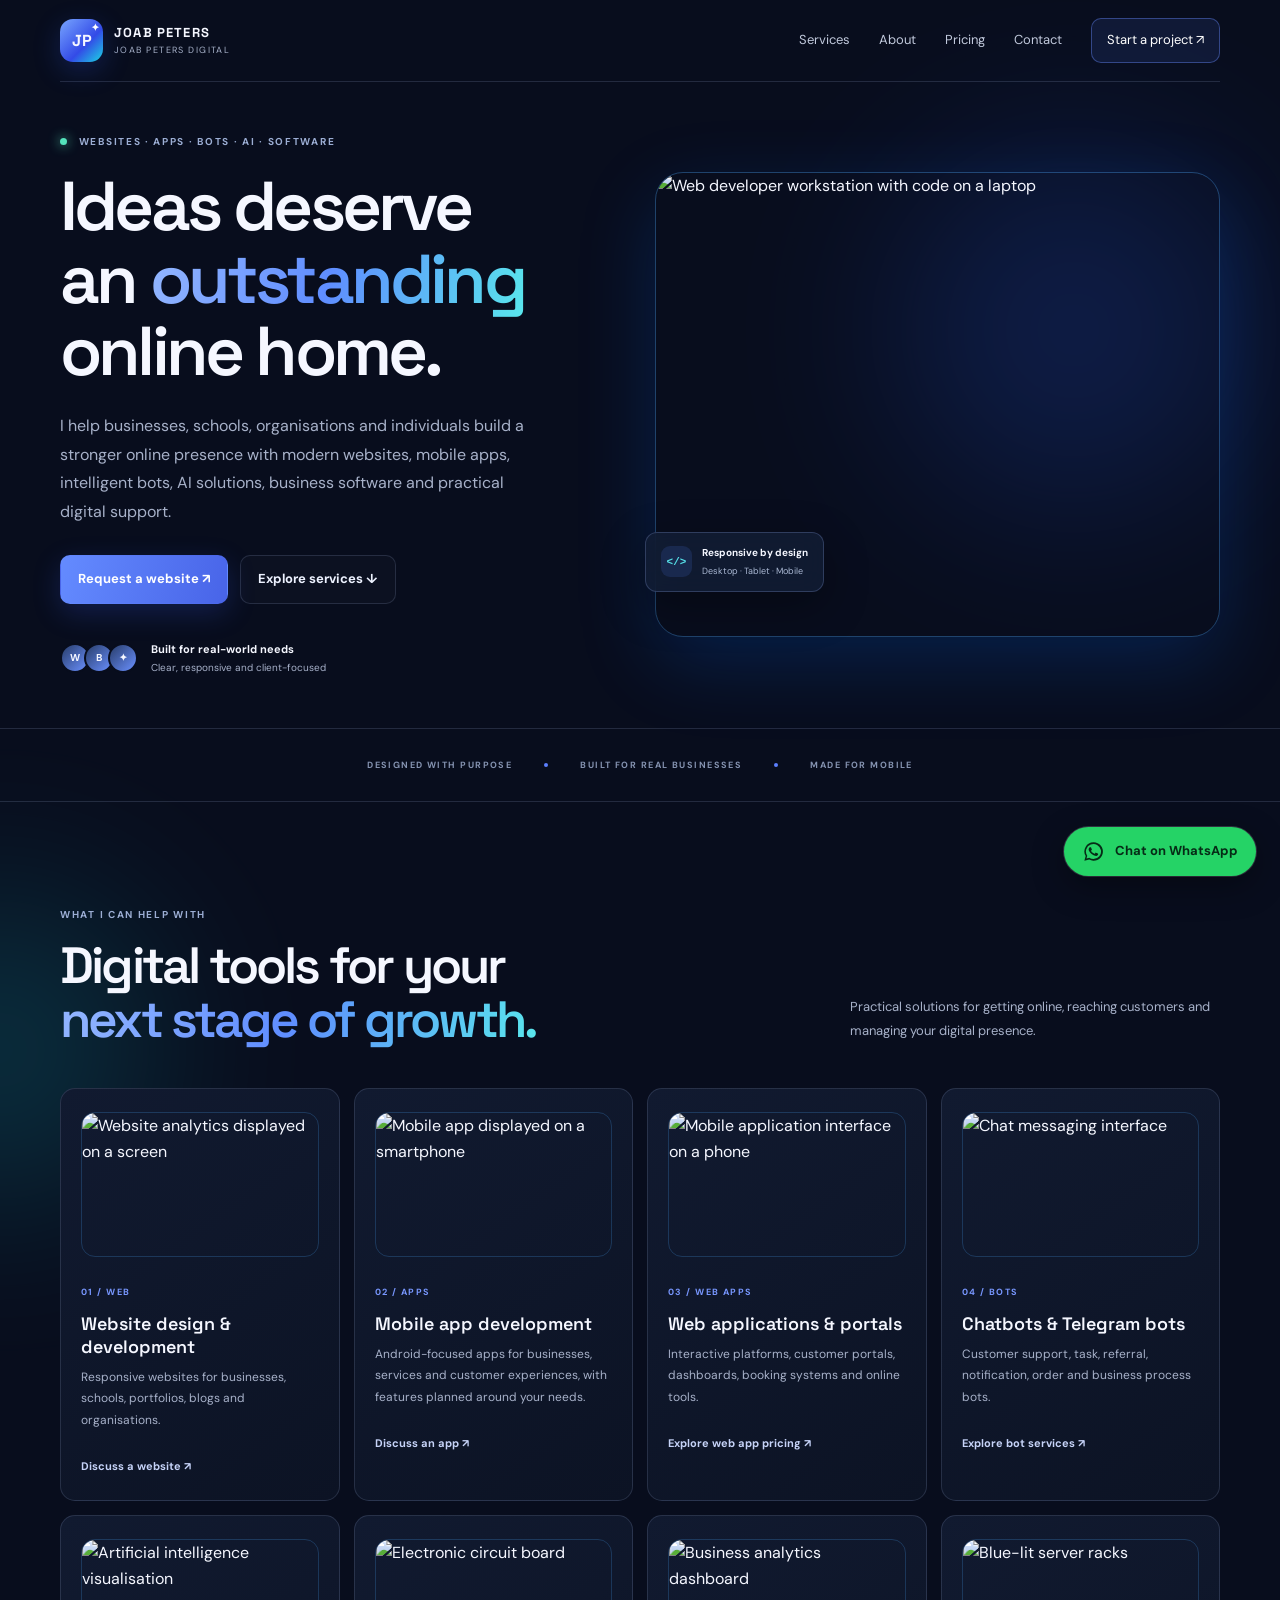
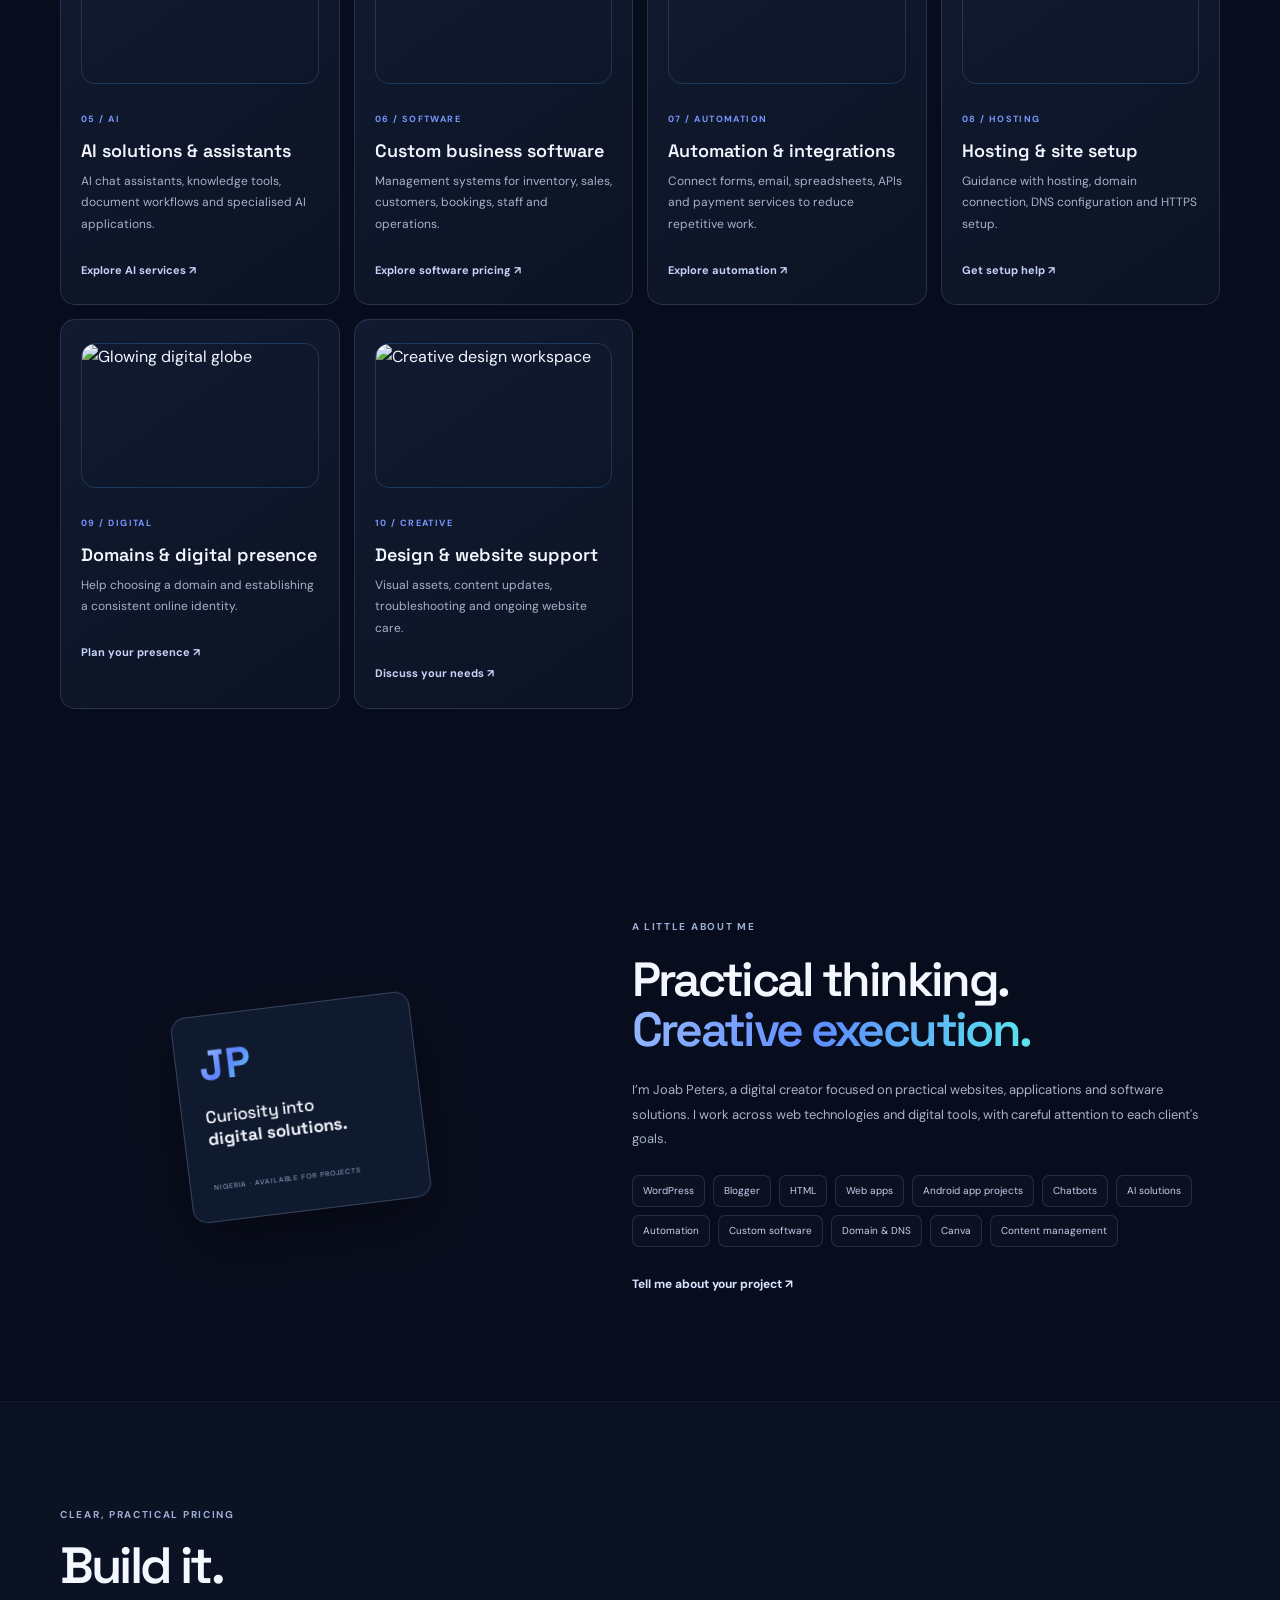
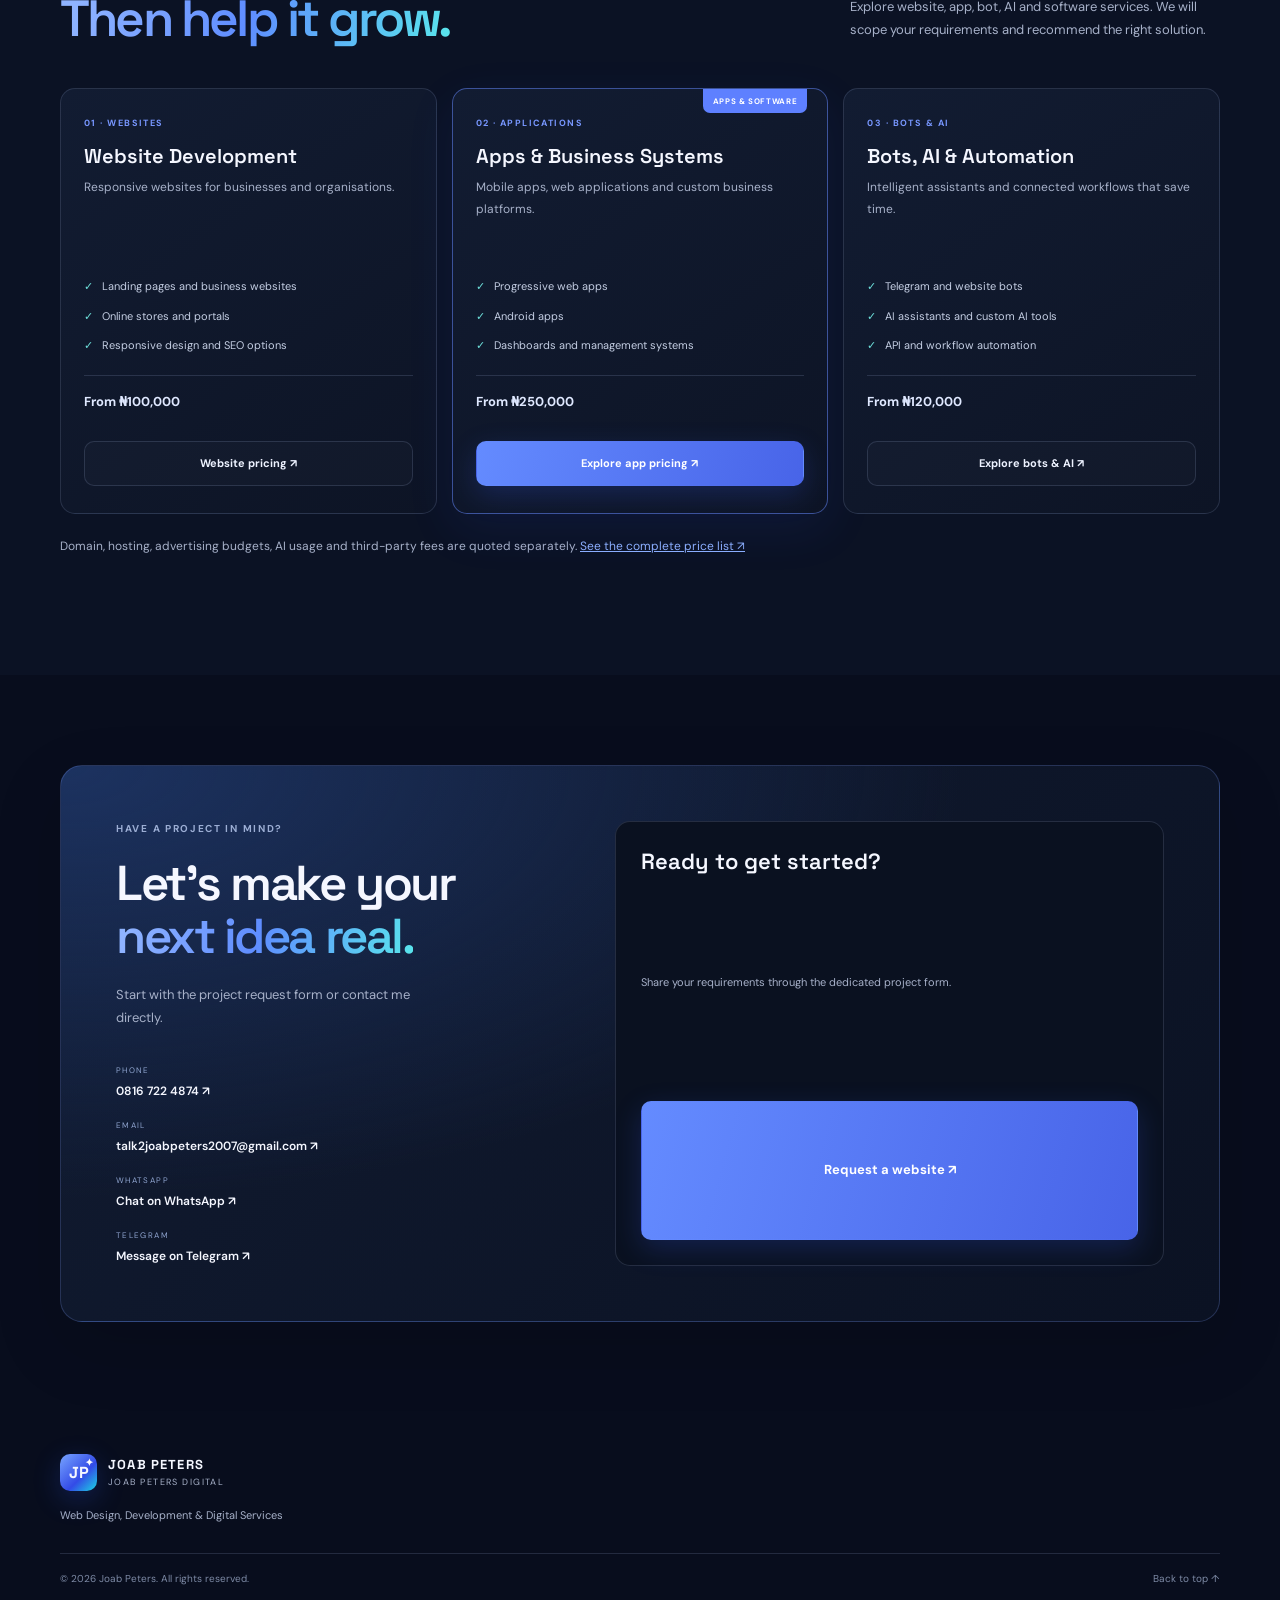
==== commit 54bcf316: "Add floating WhatsApp contact button" ====
--- a/index.html
+++ b/index.html
@@ -22,4 +22,5 @@
 <article class="price-card price-featured"><span class="popular-tag">APPS & SOFTWARE</span><span class="price-label">02 · APPLICATIONS</span><h3>Apps & Business Systems</h3><p class="price-desc">Mobile apps, web applications and custom business platforms.</p><ul><li>Progressive web apps</li><li>Android apps</li><li>Dashboards and management systems</li></ul><div class="price-value">From ₦250,000</div><a class="button button-primary" href="pricing.html#apps">Explore app pricing ↗</a></article>
 <article class="price-card"><span class="price-label">03 · BOTS & AI</span><h3>Bots, AI & Automation</h3><p class="price-desc">Intelligent assistants and connected workflows that save time.</p><ul><li>Telegram and website bots</li><li>AI assistants and custom AI tools</li><li>API and workflow automation</li></ul><div class="price-value">From ₦120,000</div><a class="button button-outline" href="pricing.html#bots-ai">Explore bots & AI ↗</a></article></div><p class="pricing-footnote">Domain, hosting, advertising budgets, AI usage and third-party fees are quoted separately. <a href="pricing.html">See the complete price list ↗</a></p></div></section>
 <section class="section-wrap section contact-section" id="contact"><div class="contact-panel"><div class="contact-copy"><p class="eyebrow">HAVE A PROJECT IN MIND?</p><h2>Let’s make your<br><span class="gradient-text">next idea real.</span></h2><p>Start with the project request form or contact me directly.</p><div class="contact-direct"><a href="tel:+2348167224874"><span>PHONE</span><b>0816 722 4874 ↗</b></a><a href="mailto:talk2joabpeters2007@gmail.com"><span>EMAIL</span><b>talk2joabpeters2007@gmail.com ↗</b></a><a href="https://wa.me/2348167224874" target="_blank" rel="noopener"><span>WHATSAPP</span><b>Chat on WhatsApp ↗</b></a><a href="https://t.me/+2348167224874" target="_blank" rel="noopener"><span>TELEGRAM</span><b>Message on Telegram ↗</b></a></div></div><div class="contact-form"><h3>Ready to get started?</h3><p>Share your requirements through the dedicated project form.</p><a class="button button-primary" href="request.html">Request a website ↗</a></div></div></section></main>
+<a class="whatsapp-float" href="https://wa.me/2348167224874?text=Hello%20Joab%20Peters%20Digital%2C%20I%27d%20like%20to%20make%20an%20enquiry." target="_blank" rel="noopener noreferrer" aria-label="Chat with Joab Peters Digital on WhatsApp"><svg viewBox="0 0 32 32" aria-hidden="true"><path d="M16.02 3.2A12.7 12.7 0 0 0 5.1 22.37L3.3 28.9l6.7-1.76A12.8 12.8 0 1 0 16.02 3.2Zm0 23.3c-1.9 0-3.77-.5-5.4-1.48l-.39-.23-3.98 1.04 1.06-3.87-.25-.4a10.5 10.5 0 1 1 8.96 4.94Zm5.77-7.87c-.32-.16-1.9-.94-2.2-1.05-.3-.11-.52-.16-.74.16-.22.32-.84 1.05-1.03 1.27-.19.21-.38.24-.7.08-.32-.16-1.36-.5-2.6-1.6-.96-.86-1.61-1.92-1.8-2.24-.19-.32-.02-.5.14-.66.14-.14.32-.38.48-.57.16-.19.21-.32.32-.54.11-.21.05-.4-.03-.56-.08-.16-.73-1.75-1-2.4-.26-.63-.53-.55-.73-.56h-.63c-.22 0-.57.08-.87.4-.3.32-1.14 1.11-1.14 2.7s1.17 3.13 1.33 3.34c.16.21 2.3 3.52 5.58 4.94.78.34 1.39.55 1.86.7.78.25 1.49.22 2.05.13.63-.1 1.9-.78 2.17-1.54.27-.76.27-1.4.19-1.54-.08-.13-.29-.21-.61-.37Z"/></svg><span>Chat on WhatsApp</span></a>
 <footer class="site-footer"><div class="footer-brand"><span class="brand-mark">JP<span>✦</span></span><div><b>JOAB PETERS</b><small>JOAB PETERS DIGITAL</small></div></div><p>Web Design, Development & Digital Services</p><div class="footer-bottom"><span>© <span id="year"></span> Joab Peters. All rights reserved.</span><a href="#home">Back to top ↑</a></div></footer><script src="script.js"></script></body></html>
--- a/styles.css
+++ b/styles.css
@@ -233,3 +233,10 @@
     padding:13px 14px;
   }
 }
+
+/* Floating WhatsApp contact button */
+.whatsapp-float{position:fixed;right:24px;bottom:24px;z-index:1000;display:inline-flex;align-items:center;gap:10px;padding:13px 18px;border-radius:999px;background:#25d366;color:#062b16;font-size:13px;font-weight:700;box-shadow:0 10px 32px rgba(0,0,0,.35),0 0 0 1px rgba(255,255,255,.18);transition:transform .2s,box-shadow .2s}
+.whatsapp-float:hover{transform:translateY(-3px);box-shadow:0 14px 38px rgba(0,0,0,.4),0 0 0 3px rgba(37,211,102,.2)}
+.whatsapp-float svg{width:23px;height:23px;fill:currentColor;flex:none}
+.whatsapp-float:focus-visible{outline:3px solid #fff;outline-offset:4px}
+@media(max-width:650px){.whatsapp-float{right:15px;bottom:16px;padding:13px;border-radius:50%;width:52px;height:52px;justify-content:center}.whatsapp-float span{position:absolute;width:1px;height:1px;padding:0;margin:-1px;overflow:hidden;clip:rect(0,0,0,0);white-space:nowrap;border:0}}
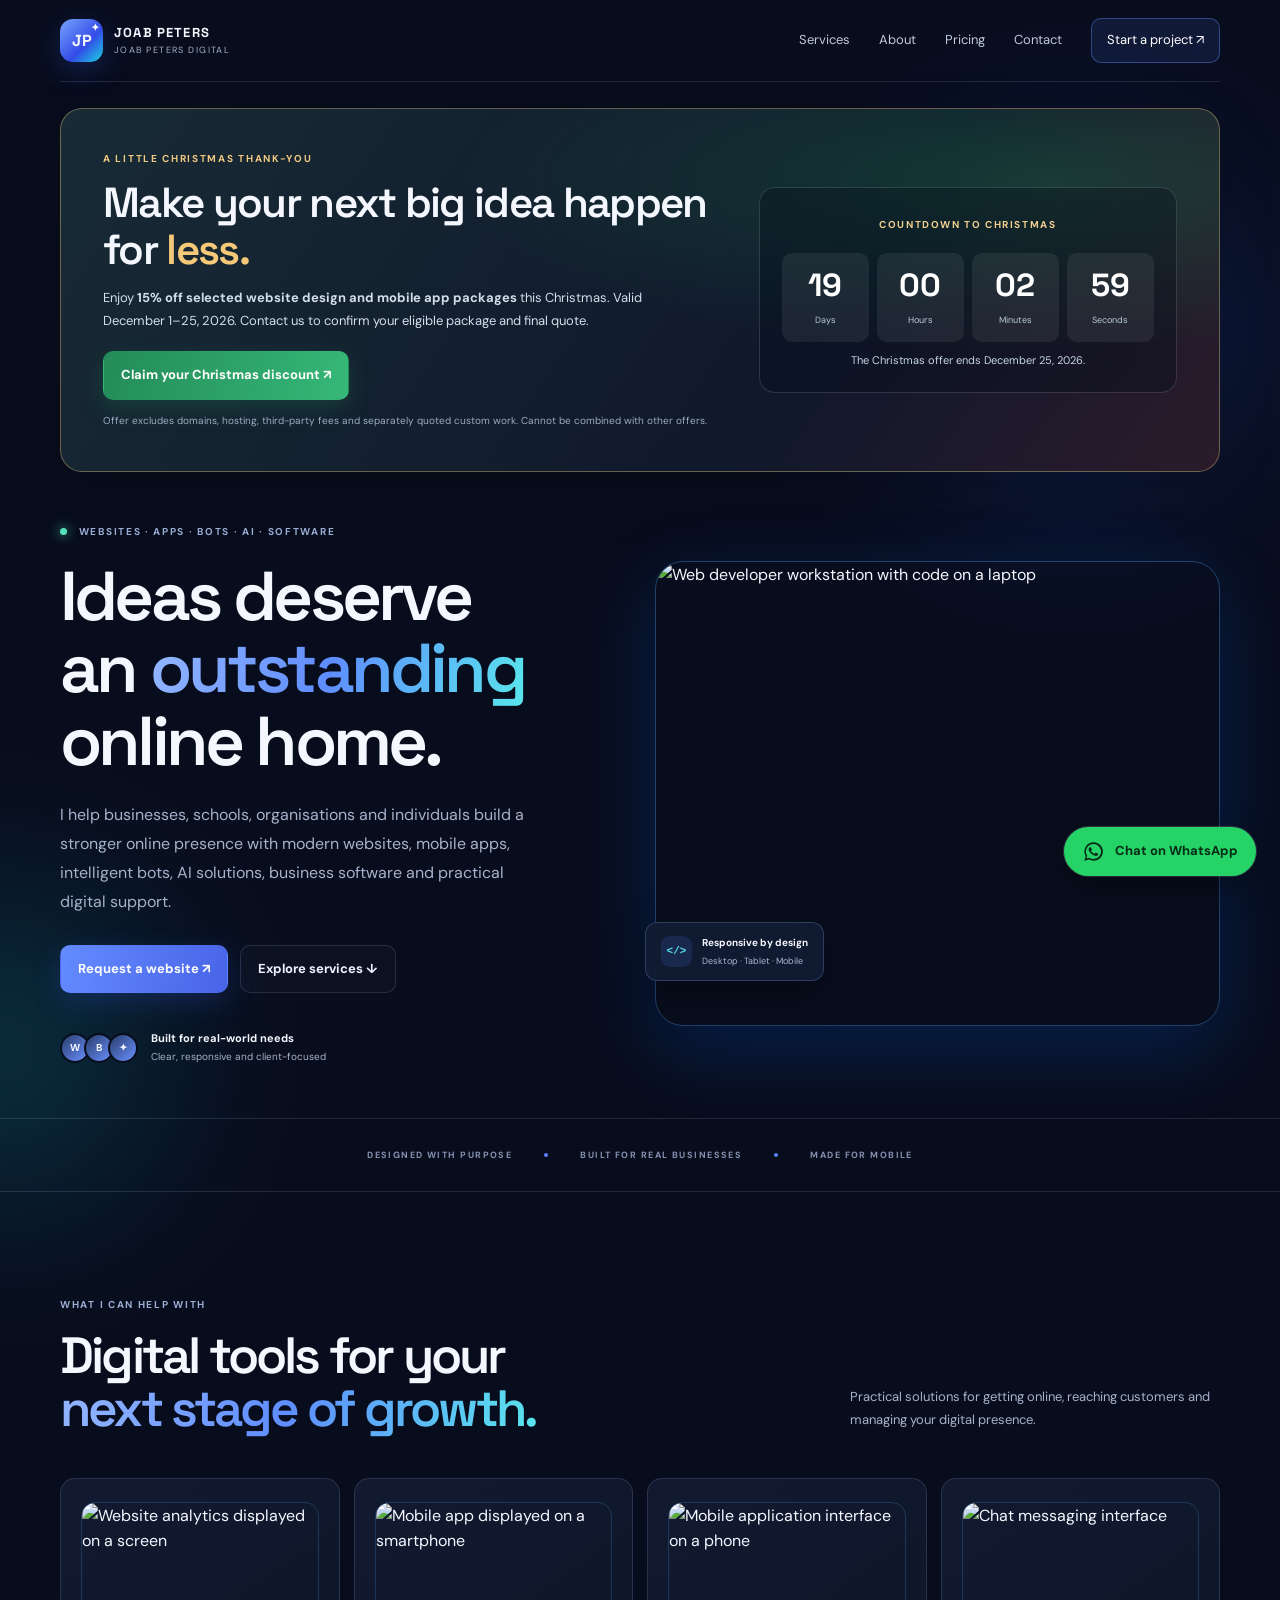
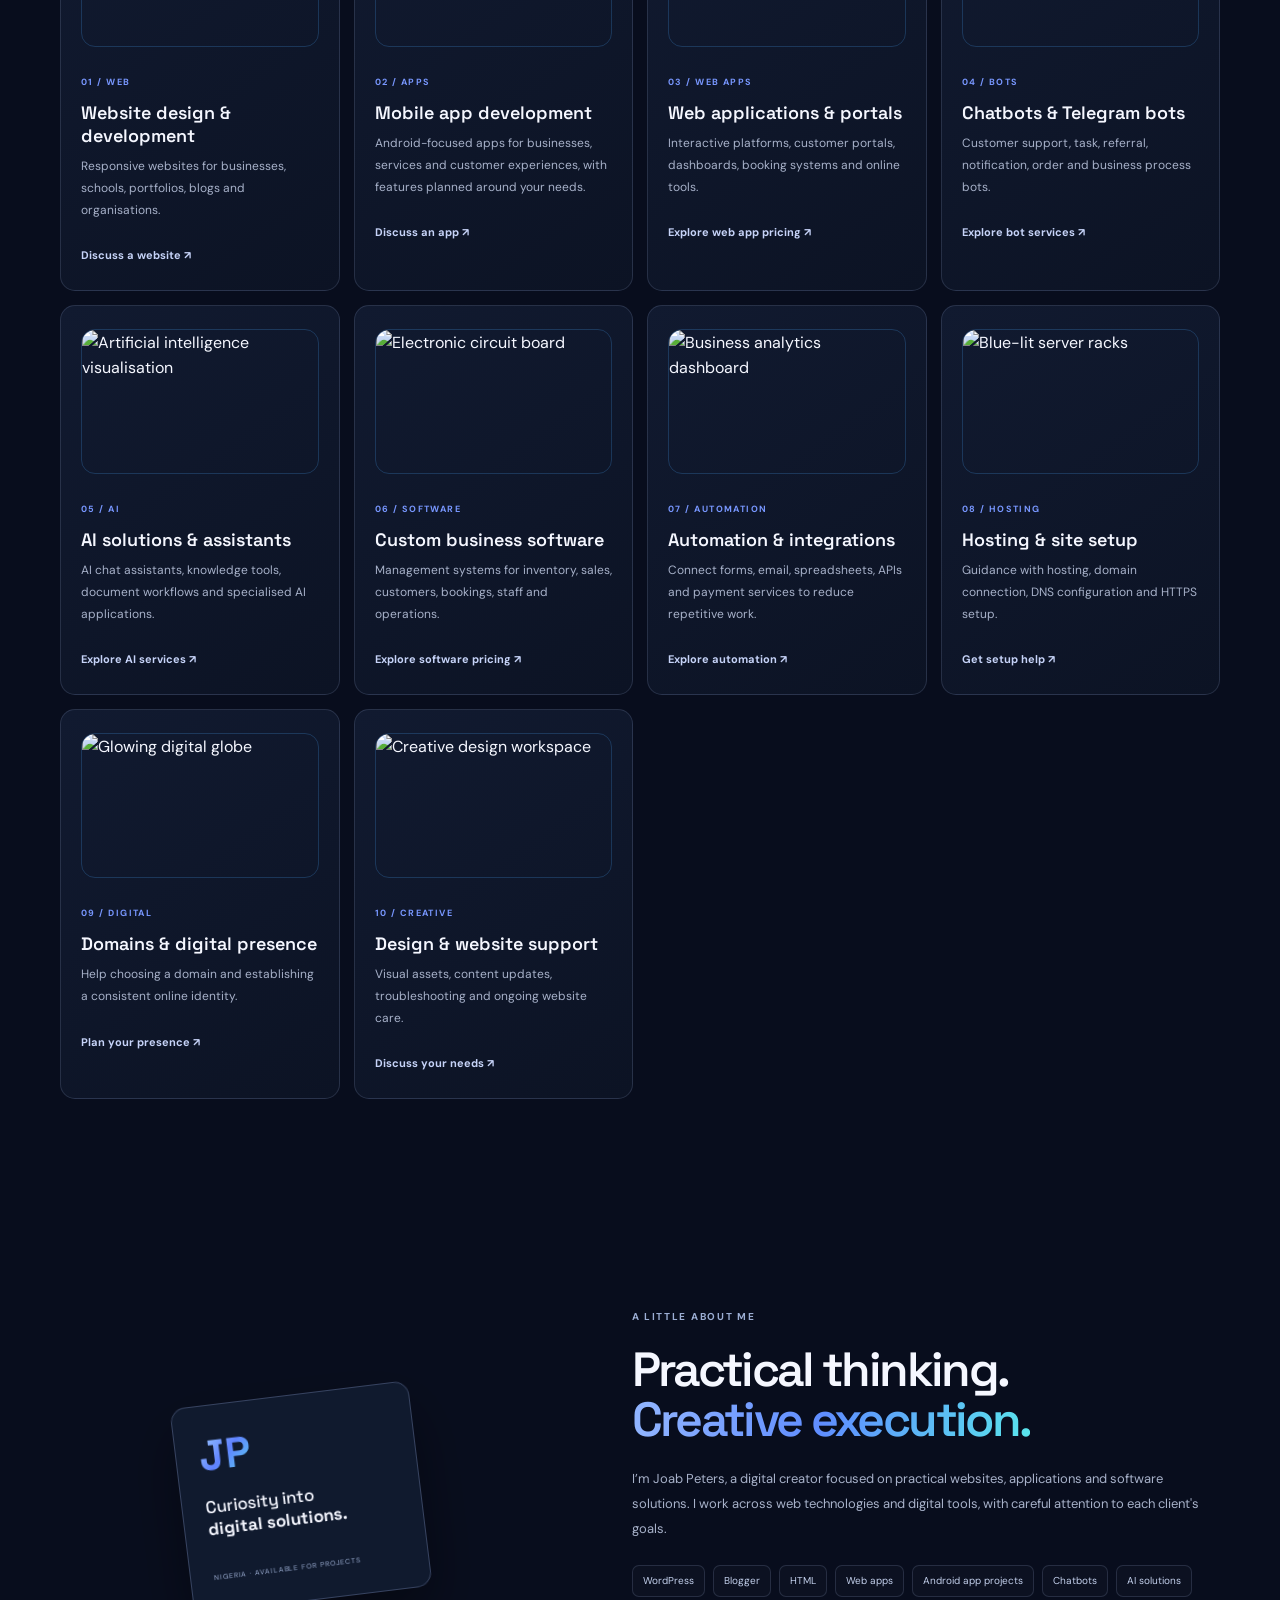
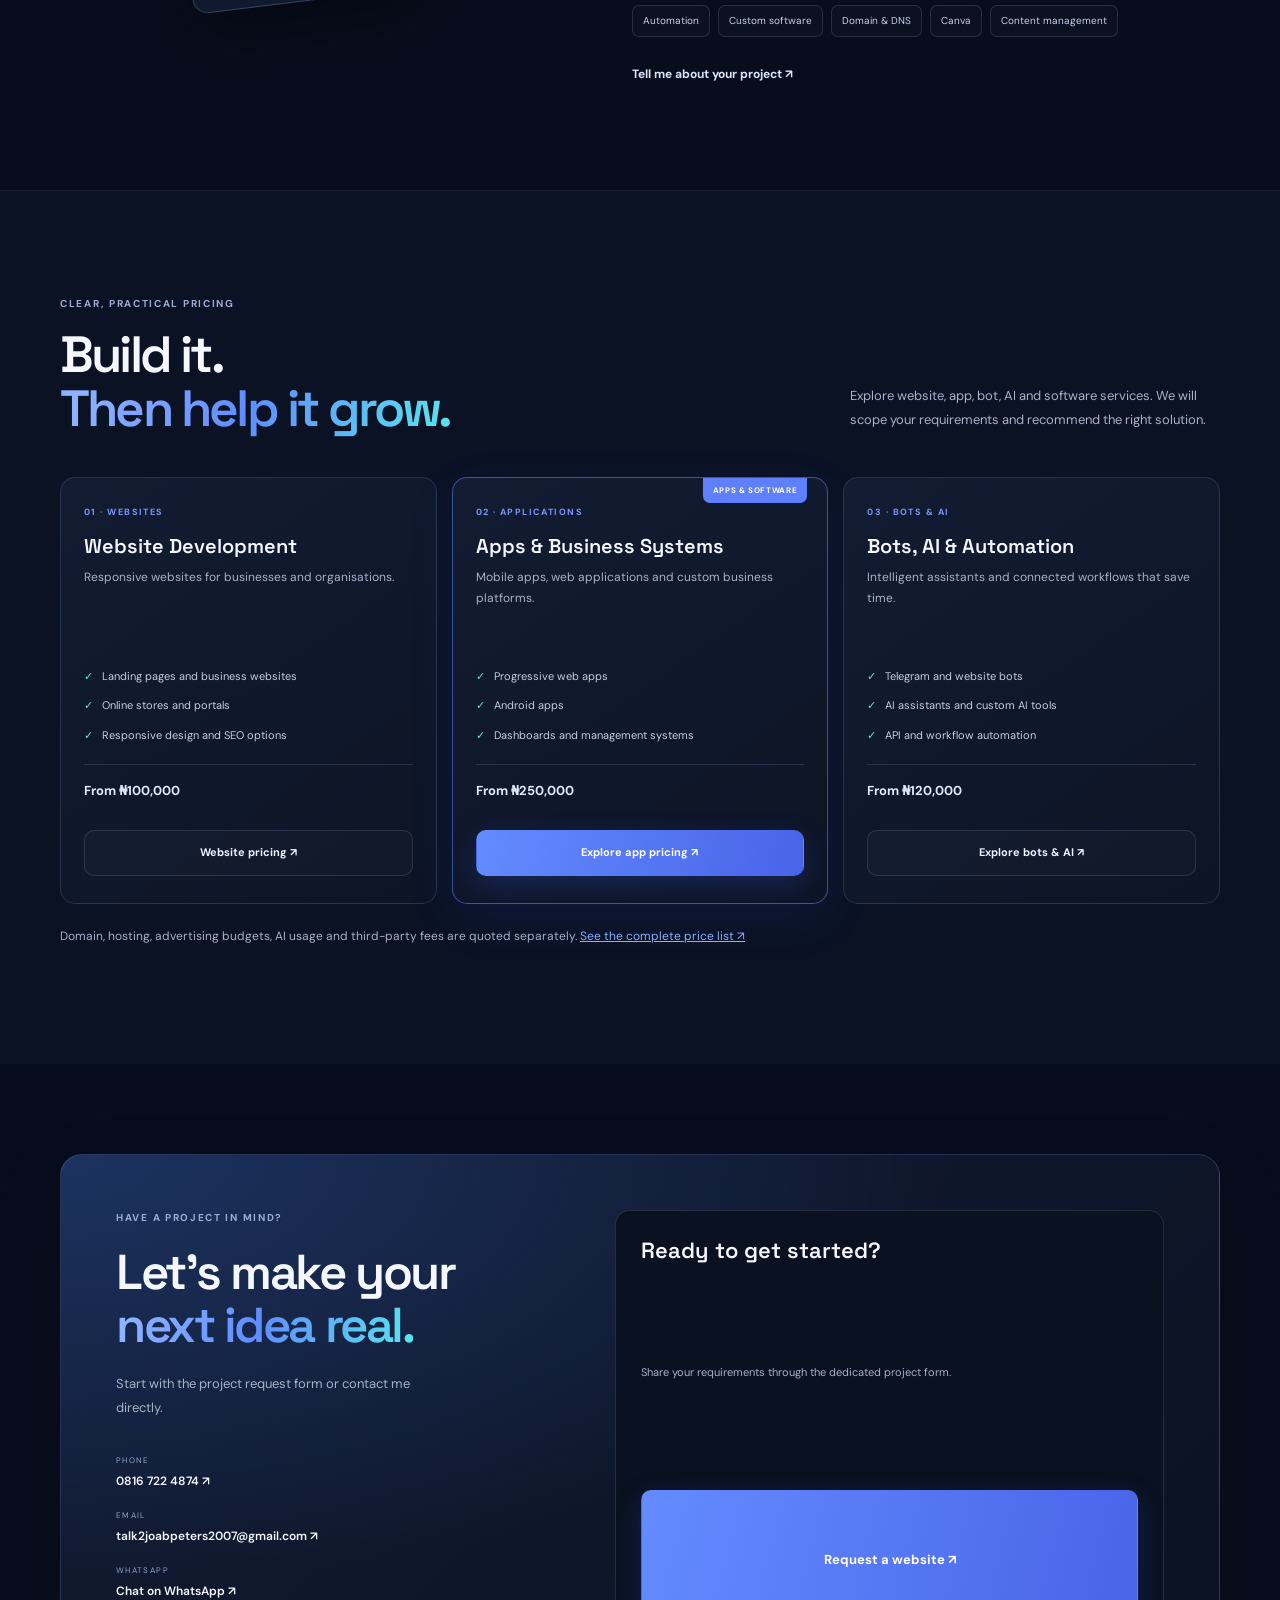
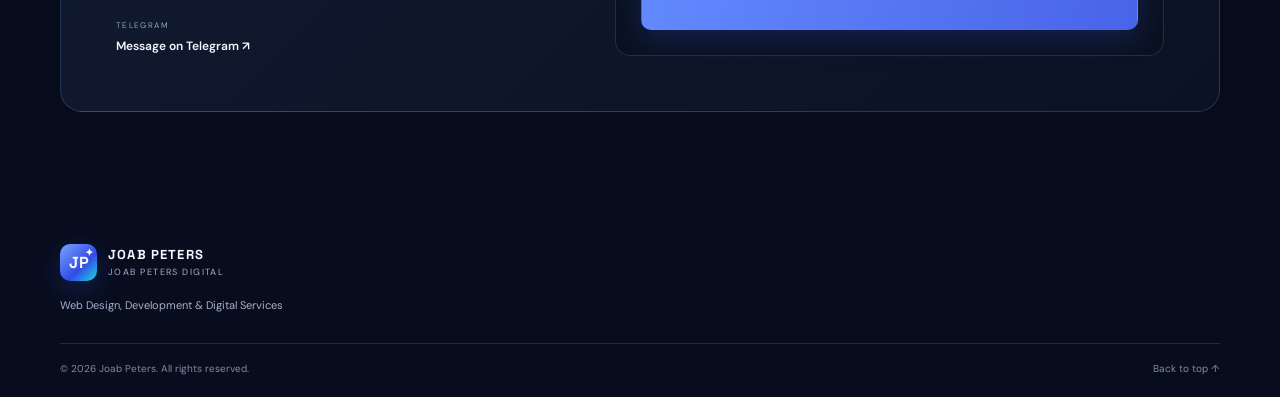
==== commit 2c683a0e: "Add Christmas discount and countdown to homepage" ====
--- a/index.html
+++ b/index.html
@@ -2,7 +2,7 @@
 <html lang="en"><head><meta charset="utf-8"><meta name="viewport" content="width=device-width, initial-scale=1"><meta name="description" content="Joab Peters Digital — websites, mobile apps, AI solutions, chatbots, automation and custom business software."><meta name="theme-color" content="#080d1d"><title>Joab Peters Digital | Websites, Apps, AI & Software</title><link rel="icon" href="assets/favicon.svg" type="image/svg+xml"><link rel="stylesheet" href="styles.css"></head>
 <body><div class="ambient ambient-one" aria-hidden="true"></div><div class="ambient ambient-two" aria-hidden="true"></div>
 <header class="site-header"><a class="brand" href="index.html" aria-label="Joab Peters Digital home"><span class="brand-mark">JP<span>✦</span></span><span class="brand-copy"><b>JOAB PETERS</b><small>JOAB PETERS DIGITAL</small></span></a><button class="menu-toggle" aria-label="Open navigation" aria-expanded="false">☰</button><nav class="nav"><a href="#services">Services</a><a href="#about">About</a><a href="pricing.html">Pricing</a><a href="#contact">Contact</a><a class="nav-cta" href="request.html">Start a project ↗</a></nav></header>
-<main><section class="hero section-wrap" id="home"><div class="hero-copy"><p class="eyebrow"><span class="status-dot"></span> WEBSITES · APPS · BOTS · AI · SOFTWARE</p><h1>Ideas deserve<br>an <span class="gradient-text">outstanding</span><br>online home.</h1><p class="hero-intro">I help businesses, schools, organisations and individuals build a stronger online presence with modern websites, mobile apps, intelligent bots, AI solutions, business software and practical digital support.</p><div class="hero-actions"><a class="button button-primary" href="request.html">Request a website ↗</a><a class="button button-ghost" href="#services">Explore services ↓</a></div><div class="hero-proof"><div class="avatar-stack"><span>W</span><span>B</span><span>✦</span></div><p><b>Built for real-world needs</b><small>Clear, responsive and client-focused</small></p></div></div><div class="hero-visual"><img class="hero-image" src="https://images.unsplash.com/photo-1498050108023-c5249f4df085?auto=format&fit=crop&w=1100&q=85" alt="Web developer workstation with code on a laptop"><div class="floating-chip chip-bottom"><span class="code-icon">&lt;/&gt;</span><span><b>Responsive by design</b><small>Desktop · Tablet · Mobile</small></span></div></div></section>
+<main><section class="christmas-promo" id="christmas-promo" hidden aria-label="Christmas promotion"><div class="christmas-promo-inner"><div class="christmas-copy"><p class="eyebrow">A LITTLE CHRISTMAS THANK-YOU</p><h2>Make your next big idea happen for <span>less.</span></h2><p>Enjoy <strong>15% off selected website design and mobile app packages</strong> this Christmas. Valid December 1–25, 2026. Contact us to confirm your eligible package and final quote.</p><a class="button button-primary" href="request.html">Claim your Christmas discount ↗</a><small>Offer excludes domains, hosting, third-party fees and separately quoted custom work. Cannot be combined with other offers.</small></div><div class="christmas-countdown" aria-live="polite"><span class="countdown-label">COUNTDOWN TO CHRISTMAS</span><div class="countdown-units"><div><b data-count-days>--</b><small>Days</small></div><div><b data-count-hours>--</b><small>Hours</small></div><div><b data-count-minutes>--</b><small>Minutes</small></div><div><b data-count-seconds>--</b><small>Seconds</small></div></div><p data-count-message>Our Christmas offer is here.</p></div></div></section><section class="hero section-wrap" id="home"><div class="hero-copy"><p class="eyebrow"><span class="status-dot"></span> WEBSITES · APPS · BOTS · AI · SOFTWARE</p><h1>Ideas deserve<br>an <span class="gradient-text">outstanding</span><br>online home.</h1><p class="hero-intro">I help businesses, schools, organisations and individuals build a stronger online presence with modern websites, mobile apps, intelligent bots, AI solutions, business software and practical digital support.</p><div class="hero-actions"><a class="button button-primary" href="request.html">Request a website ↗</a><a class="button button-ghost" href="#services">Explore services ↓</a></div><div class="hero-proof"><div class="avatar-stack"><span>W</span><span>B</span><span>✦</span></div><p><b>Built for real-world needs</b><small>Clear, responsive and client-focused</small></p></div></div><div class="hero-visual"><img class="hero-image" src="https://images.unsplash.com/photo-1498050108023-c5249f4df085?auto=format&fit=crop&w=1100&q=85" alt="Web developer workstation with code on a laptop"><div class="floating-chip chip-bottom"><span class="code-icon">&lt;/&gt;</span><span><b>Responsive by design</b><small>Desktop · Tablet · Mobile</small></span></div></div></section>
 <section class="trust-strip"><span>DESIGNED WITH PURPOSE</span><i></i><span>BUILT FOR REAL BUSINESSES</span><i></i><span>MADE FOR MOBILE</span></section>
 <section class="section-wrap section" id="services"><div class="section-heading"><div><p class="eyebrow">WHAT I CAN HELP WITH</p><h2>Digital tools for your<br><span class="gradient-text">next stage of growth.</span></h2></div><p>Practical solutions for getting online, reaching customers and managing your digital presence.</p></div><div class="service-grid">
 <article class="service-card"><img class="service-image" src="https://images.unsplash.com/photo-1460925895917-afdab827c52f?auto=format&fit=crop&w=700&q=80" alt="Website analytics displayed on a screen"><span class="card-number">01 / WEB</span><h3>Website design & development</h3><p>Responsive websites for businesses, schools, portfolios, blogs and organisations.</p><a href="request.html">Discuss a website ↗</a></article>
--- a/styles.css
+++ b/styles.css
@@ -240,3 +240,22 @@
 .whatsapp-float svg{width:23px;height:23px;fill:currentColor;flex:none}
 .whatsapp-float:focus-visible{outline:3px solid #fff;outline-offset:4px}
 @media(max-width:650px){.whatsapp-float{right:15px;bottom:16px;padding:13px;border-radius:50%;width:52px;height:52px;justify-content:center}.whatsapp-float span{position:absolute;width:1px;height:1px;padding:0;margin:-1px;overflow:hidden;clip:rect(0,0,0,0);white-space:nowrap;border:0}}
+
+/* Christmas seasonal offer and countdown */
+.christmas-promo{position:relative;overflow:hidden;margin:26px auto 0;width:min(1160px,calc(100% - 48px));border:1px solid rgba(255,211,133,.35);border-radius:22px;background:radial-gradient(ellipse at 85% 20%,rgba(37,211,102,.18),transparent 42%),linear-gradient(125deg,#182b35,#10182b 65%,#2b1b2b);box-shadow:0 18px 55px rgba(0,0,0,.2)}
+.christmas-promo[hidden]{display:none}
+.christmas-promo-inner{display:grid;grid-template-columns:1.2fr .8fr;gap:28px;align-items:center;padding:clamp(24px,4vw,42px)}
+.christmas-copy .eyebrow{color:#f1c982;margin-bottom:12px}
+.christmas-copy h2{font:600 clamp(27px,3.5vw,42px)/1.12 'Space Grotesk';letter-spacing:-.04em;margin:0 0 13px}
+.christmas-copy h2 span{color:#f5c978}
+.christmas-copy>p:not(.eyebrow){font-size:13px;line-height:1.8;color:#d3deeb;max-width:590px;margin:0 0 18px}
+.christmas-copy>small{display:block;color:#9eacc0;font-size:10px;line-height:1.6;margin-top:13px}
+.christmas-promo .button-primary{background:linear-gradient(110deg,#238b58,#36b878);box-shadow:0 8px 24px rgba(30,160,94,.22)}
+.christmas-countdown{padding:22px;border:1px solid rgba(255,255,255,.14);border-radius:16px;background:rgba(4,12,24,.34);text-align:center}
+.countdown-label{font-size:10px;font-weight:700;letter-spacing:.16em;color:#f1cf91}
+.countdown-units{display:grid;grid-template-columns:repeat(4,1fr);gap:8px;margin:17px 0 10px}
+.countdown-units div{padding:12px 5px;border-radius:10px;background:rgba(255,255,255,.07)}
+.countdown-units b{display:block;font:700 clamp(22px,3vw,32px) 'Space Grotesk';color:#fff}
+.countdown-units small{font-size:9px;color:#b9c7d8}
+.christmas-countdown>p{font-size:11px;color:#c5d5e5;margin:0}
+@media(max-width:700px){.christmas-promo{width:calc(100% - 34px);margin-top:17px}.christmas-promo-inner{grid-template-columns:1fr;gap:20px;padding:22px 17px}.christmas-countdown{padding:17px}.countdown-units{gap:5px}.countdown-units div{padding:10px 3px}}
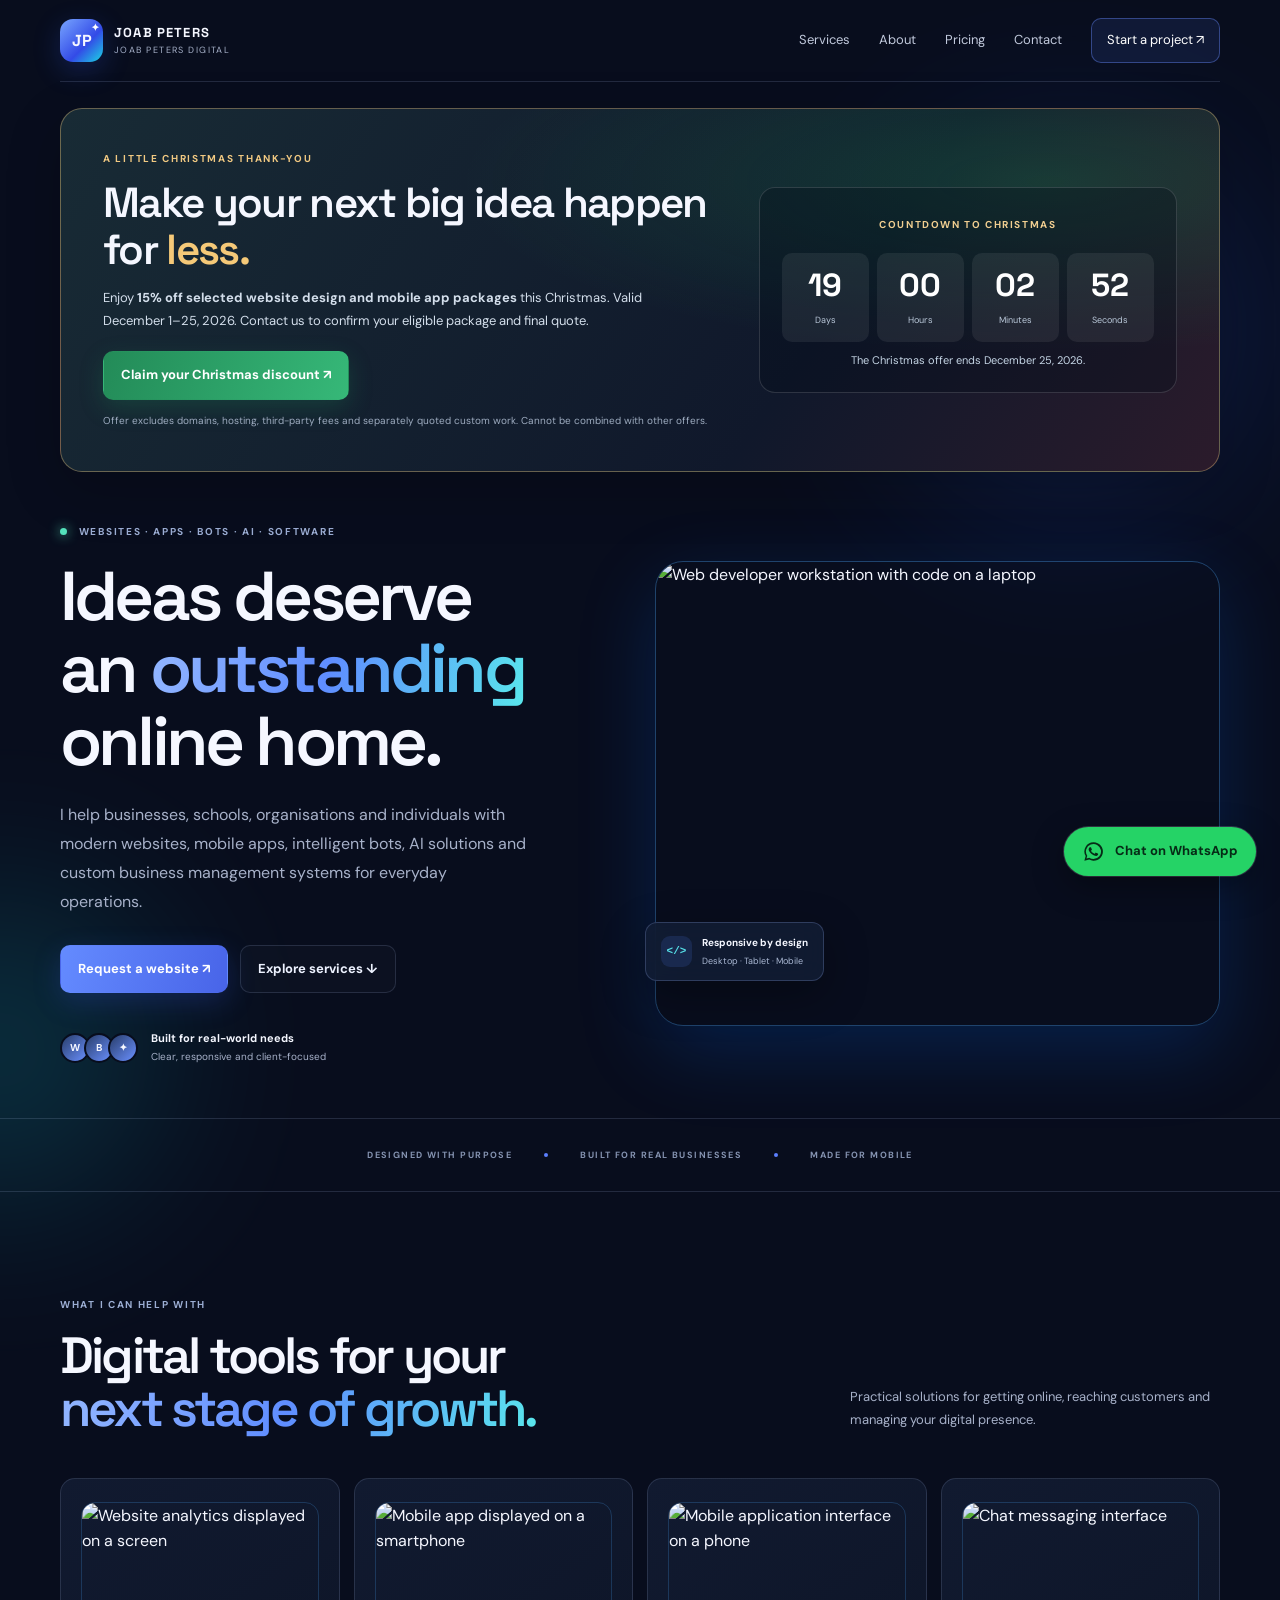
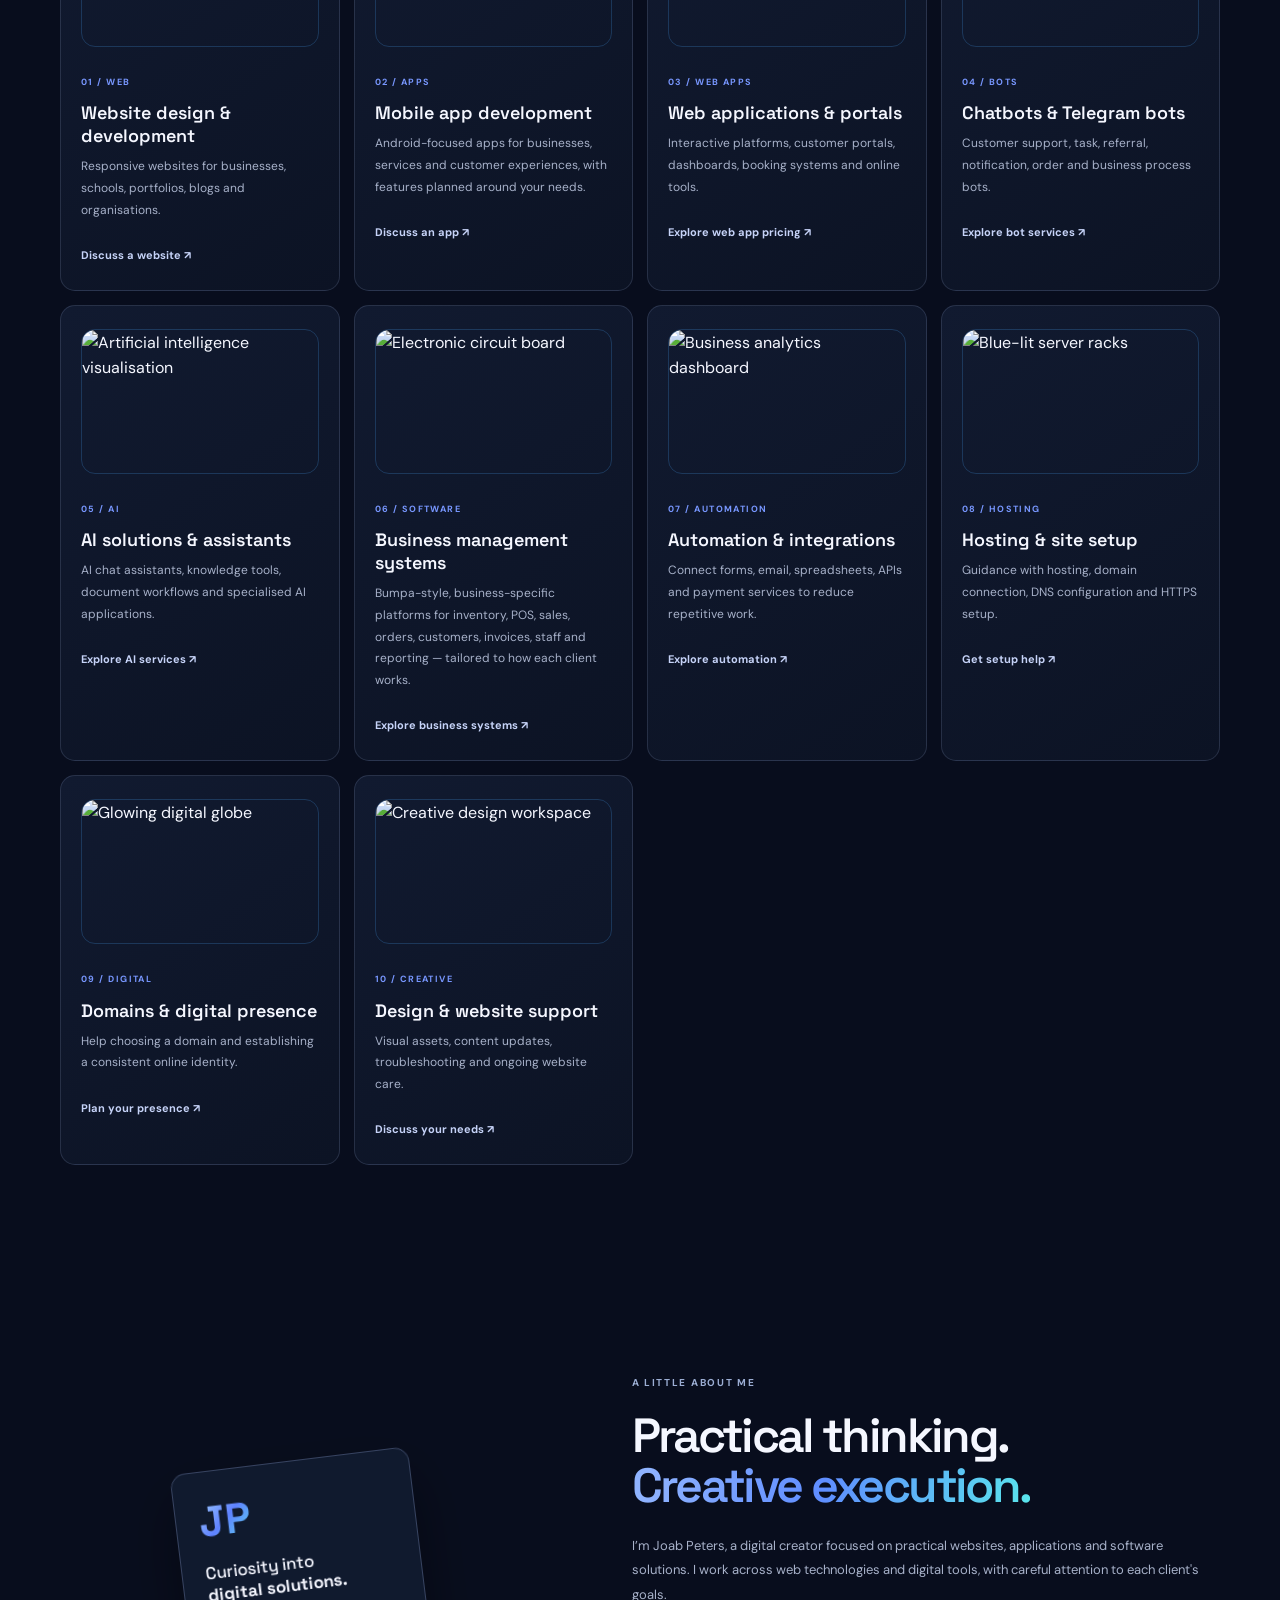
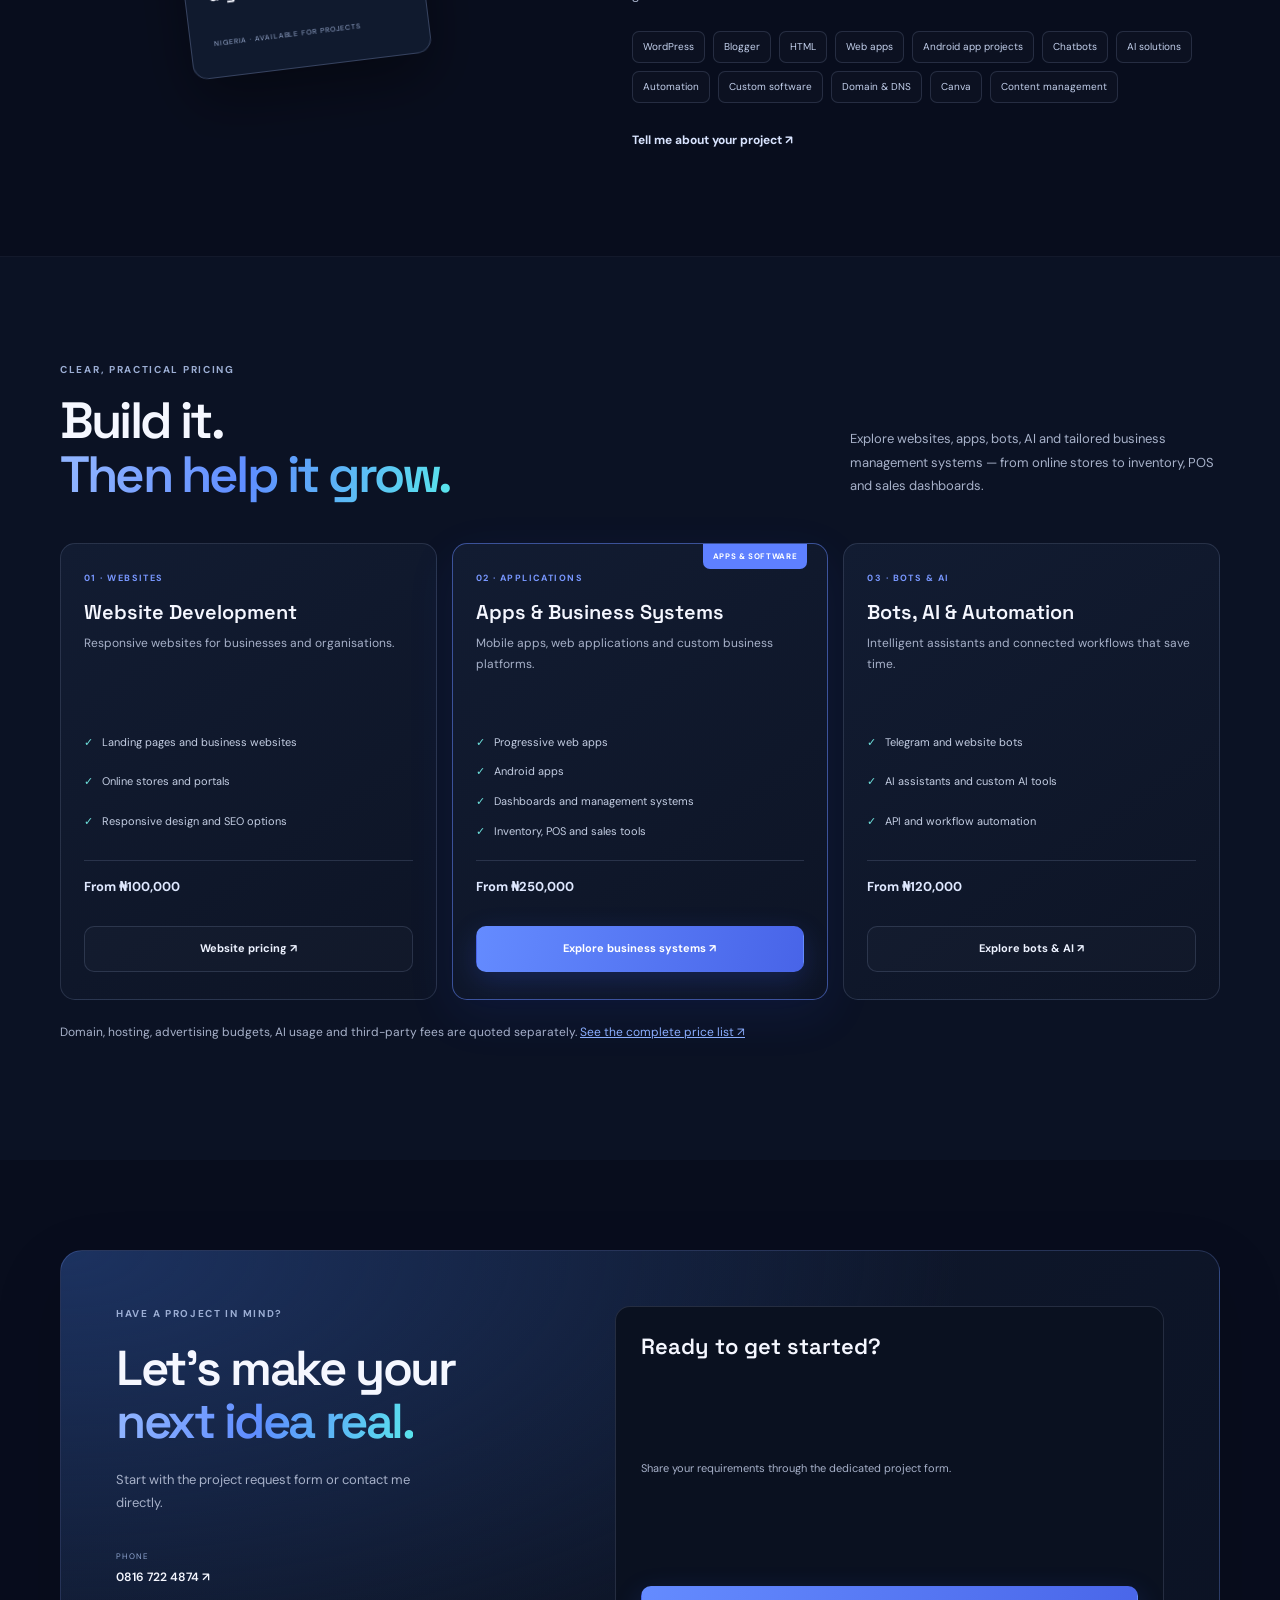
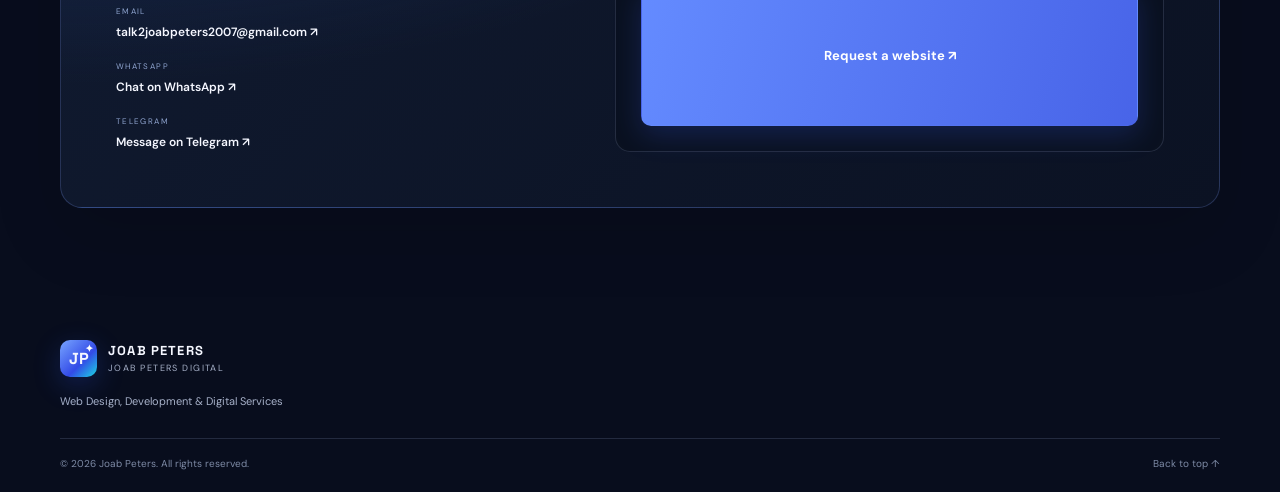
==== commit 7faa65db: "Highlight custom business management systems on homepage" ====
--- a/index.html
+++ b/index.html
@@ -2,7 +2,7 @@
 <html lang="en"><head><meta charset="utf-8"><meta name="viewport" content="width=device-width, initial-scale=1"><meta name="description" content="Joab Peters Digital — websites, mobile apps, AI solutions, chatbots, automation and custom business software."><meta name="theme-color" content="#080d1d"><title>Joab Peters Digital | Websites, Apps, AI & Software</title><link rel="icon" href="assets/favicon.svg" type="image/svg+xml"><link rel="stylesheet" href="styles.css"></head>
 <body><div class="ambient ambient-one" aria-hidden="true"></div><div class="ambient ambient-two" aria-hidden="true"></div>
 <header class="site-header"><a class="brand" href="index.html" aria-label="Joab Peters Digital home"><span class="brand-mark">JP<span>✦</span></span><span class="brand-copy"><b>JOAB PETERS</b><small>JOAB PETERS DIGITAL</small></span></a><button class="menu-toggle" aria-label="Open navigation" aria-expanded="false">☰</button><nav class="nav"><a href="#services">Services</a><a href="#about">About</a><a href="pricing.html">Pricing</a><a href="#contact">Contact</a><a class="nav-cta" href="request.html">Start a project ↗</a></nav></header>
-<main><section class="christmas-promo" id="christmas-promo" hidden aria-label="Christmas promotion"><div class="christmas-promo-inner"><div class="christmas-copy"><p class="eyebrow">A LITTLE CHRISTMAS THANK-YOU</p><h2>Make your next big idea happen for <span>less.</span></h2><p>Enjoy <strong>15% off selected website design and mobile app packages</strong> this Christmas. Valid December 1–25, 2026. Contact us to confirm your eligible package and final quote.</p><a class="button button-primary" href="request.html">Claim your Christmas discount ↗</a><small>Offer excludes domains, hosting, third-party fees and separately quoted custom work. Cannot be combined with other offers.</small></div><div class="christmas-countdown" aria-live="polite"><span class="countdown-label">COUNTDOWN TO CHRISTMAS</span><div class="countdown-units"><div><b data-count-days>--</b><small>Days</small></div><div><b data-count-hours>--</b><small>Hours</small></div><div><b data-count-minutes>--</b><small>Minutes</small></div><div><b data-count-seconds>--</b><small>Seconds</small></div></div><p data-count-message>Our Christmas offer is here.</p></div></div></section><section class="hero section-wrap" id="home"><div class="hero-copy"><p class="eyebrow"><span class="status-dot"></span> WEBSITES · APPS · BOTS · AI · SOFTWARE</p><h1>Ideas deserve<br>an <span class="gradient-text">outstanding</span><br>online home.</h1><p class="hero-intro">I help businesses, schools, organisations and individuals build a stronger online presence with modern websites, mobile apps, intelligent bots, AI solutions, business software and practical digital support.</p><div class="hero-actions"><a class="button button-primary" href="request.html">Request a website ↗</a><a class="button button-ghost" href="#services">Explore services ↓</a></div><div class="hero-proof"><div class="avatar-stack"><span>W</span><span>B</span><span>✦</span></div><p><b>Built for real-world needs</b><small>Clear, responsive and client-focused</small></p></div></div><div class="hero-visual"><img class="hero-image" src="https://images.unsplash.com/photo-1498050108023-c5249f4df085?auto=format&fit=crop&w=1100&q=85" alt="Web developer workstation with code on a laptop"><div class="floating-chip chip-bottom"><span class="code-icon">&lt;/&gt;</span><span><b>Responsive by design</b><small>Desktop · Tablet · Mobile</small></span></div></div></section>
+<main><section class="christmas-promo" id="christmas-promo" hidden aria-label="Christmas promotion"><div class="christmas-promo-inner"><div class="christmas-copy"><p class="eyebrow">A LITTLE CHRISTMAS THANK-YOU</p><h2>Make your next big idea happen for <span>less.</span></h2><p>Enjoy <strong>15% off selected website design and mobile app packages</strong> this Christmas. Valid December 1–25, 2026. Contact us to confirm your eligible package and final quote.</p><a class="button button-primary" href="request.html">Claim your Christmas discount ↗</a><small>Offer excludes domains, hosting, third-party fees and separately quoted custom work. Cannot be combined with other offers.</small></div><div class="christmas-countdown" aria-live="polite"><span class="countdown-label">COUNTDOWN TO CHRISTMAS</span><div class="countdown-units"><div><b data-count-days>--</b><small>Days</small></div><div><b data-count-hours>--</b><small>Hours</small></div><div><b data-count-minutes>--</b><small>Minutes</small></div><div><b data-count-seconds>--</b><small>Seconds</small></div></div><p data-count-message>Our Christmas offer is here.</p></div></div></section><section class="hero section-wrap" id="home"><div class="hero-copy"><p class="eyebrow"><span class="status-dot"></span> WEBSITES · APPS · BOTS · AI · SOFTWARE</p><h1>Ideas deserve<br>an <span class="gradient-text">outstanding</span><br>online home.</h1><p class="hero-intro">I help businesses, schools, organisations and individuals with modern websites, mobile apps, intelligent bots, AI solutions and custom business management systems for everyday operations.</p><div class="hero-actions"><a class="button button-primary" href="request.html">Request a website ↗</a><a class="button button-ghost" href="#services">Explore services ↓</a></div><div class="hero-proof"><div class="avatar-stack"><span>W</span><span>B</span><span>✦</span></div><p><b>Built for real-world needs</b><small>Clear, responsive and client-focused</small></p></div></div><div class="hero-visual"><img class="hero-image" src="https://images.unsplash.com/photo-1498050108023-c5249f4df085?auto=format&fit=crop&w=1100&q=85" alt="Web developer workstation with code on a laptop"><div class="floating-chip chip-bottom"><span class="code-icon">&lt;/&gt;</span><span><b>Responsive by design</b><small>Desktop · Tablet · Mobile</small></span></div></div></section>
 <section class="trust-strip"><span>DESIGNED WITH PURPOSE</span><i></i><span>BUILT FOR REAL BUSINESSES</span><i></i><span>MADE FOR MOBILE</span></section>
 <section class="section-wrap section" id="services"><div class="section-heading"><div><p class="eyebrow">WHAT I CAN HELP WITH</p><h2>Digital tools for your<br><span class="gradient-text">next stage of growth.</span></h2></div><p>Practical solutions for getting online, reaching customers and managing your digital presence.</p></div><div class="service-grid">
 <article class="service-card"><img class="service-image" src="https://images.unsplash.com/photo-1460925895917-afdab827c52f?auto=format&fit=crop&w=700&q=80" alt="Website analytics displayed on a screen"><span class="card-number">01 / WEB</span><h3>Website design & development</h3><p>Responsive websites for businesses, schools, portfolios, blogs and organisations.</p><a href="request.html">Discuss a website ↗</a></article>
@@ -11,15 +11,15 @@
 <article class="service-card"><img class="service-image" src="https://images.unsplash.com/photo-1551650975-87deedd944c3?auto=format&fit=crop&w=700&q=80" alt="Mobile application interface on a phone"><span class="card-number">03 / WEB APPS</span><h3>Web applications & portals</h3><p>Interactive platforms, customer portals, dashboards, booking systems and online tools.</p><a href="pricing.html#apps">Explore web app pricing ↗</a></article>
 <article class="service-card"><img class="service-image" src="https://images.unsplash.com/photo-1611746872915-64382b5c76da?auto=format&fit=crop&w=700&q=80" alt="Chat messaging interface"><span class="card-number">04 / BOTS</span><h3>Chatbots & Telegram bots</h3><p>Customer support, task, referral, notification, order and business process bots.</p><a href="pricing.html#bots-ai">Explore bot services ↗</a></article>
 <article class="service-card"><img class="service-image" src="https://images.unsplash.com/photo-1677442136019-21780ecad995?auto=format&fit=crop&w=700&q=80" alt="Artificial intelligence visualisation"><span class="card-number">05 / AI</span><h3>AI solutions & assistants</h3><p>AI chat assistants, knowledge tools, document workflows and specialised AI applications.</p><a href="pricing.html#bots-ai">Explore AI services ↗</a></article>
-<article class="service-card"><img class="service-image" src="https://images.unsplash.com/photo-1518770660439-4636190af475?auto=format&fit=crop&w=700&q=80" alt="Electronic circuit board"><span class="card-number">06 / SOFTWARE</span><h3>Custom business software</h3><p>Management systems for inventory, sales, customers, bookings, staff and operations.</p><a href="pricing.html#bots-ai">Explore software pricing ↗</a></article>
+<article class="service-card"><img class="service-image" src="https://images.unsplash.com/photo-1518770660439-4636190af475?auto=format&fit=crop&w=700&q=80" alt="Electronic circuit board"><span class="card-number">06 / SOFTWARE</span><h3>Business management systems</h3><p>Bumpa-style, business-specific platforms for inventory, POS, sales, orders, customers, invoices, staff and reporting — tailored to how each client works.</p><a href="pricing.html#business-systems">Explore business systems ↗</a></article>
 <article class="service-card"><img class="service-image" src="https://images.unsplash.com/photo-1551288049-bebda4e38f71?auto=format&fit=crop&w=700&q=80" alt="Business analytics dashboard"><span class="card-number">07 / AUTOMATION</span><h3>Automation & integrations</h3><p>Connect forms, email, spreadsheets, APIs and payment services to reduce repetitive work.</p><a href="pricing.html#bots-ai">Explore automation ↗</a></article>
 <article class="service-card"><img class="service-image" src="https://images.unsplash.com/photo-1558494949-ef010cbdcc31?auto=format&fit=crop&w=700&q=80" alt="Blue-lit server racks"><span class="card-number">08 / HOSTING</span><h3>Hosting & site setup</h3><p>Guidance with hosting, domain connection, DNS configuration and HTTPS setup.</p><a href="request.html">Get setup help ↗</a></article>
 <article class="service-card"><img class="service-image" src="https://images.unsplash.com/photo-1451187580459-43490279c0fa?auto=format&fit=crop&w=700&q=80" alt="Glowing digital globe"><span class="card-number">09 / DIGITAL</span><h3>Domains & digital presence</h3><p>Help choosing a domain and establishing a consistent online identity.</p><a href="request.html">Plan your presence ↗</a></article>
 <article class="service-card"><img class="service-image" src="https://images.unsplash.com/photo-1558655146-d09347e92766?auto=format&fit=crop&w=700&q=80" alt="Creative design workspace"><span class="card-number">10 / CREATIVE</span><h3>Design & website support</h3><p>Visual assets, content updates, troubleshooting and ongoing website care.</p><a href="request.html">Discuss your needs ↗</a></article></div></section>
 <section class="section-wrap section about-section" id="about"><div class="about-visual"><div class="about-card"><span class="about-monogram">JP</span><p>Curiosity into<br><b>digital solutions.</b></p><span class="about-caption">NIGERIA · AVAILABLE FOR PROJECTS</span></div></div><div class="about-copy"><p class="eyebrow">A LITTLE ABOUT ME</p><h2>Practical thinking.<br><span class="gradient-text">Creative execution.</span></h2><p>I’m Joab Peters, a digital creator focused on practical websites, applications and software solutions. I work across web technologies and digital tools, with careful attention to each client's goals.</p><div class="skill-list"><span>WordPress</span><span>Blogger</span><span>HTML</span><span>Web apps</span><span>Android app projects</span><span>Chatbots</span><span>AI solutions</span><span>Automation</span><span>Custom software</span><span>Domain & DNS</span><span>Canva</span><span>Content management</span></div><a class="text-link" href="request.html">Tell me about your project ↗</a></div></section>
-<section class="pricing-section section" id="pricing"><div class="section-wrap"><div class="section-heading"><div><p class="eyebrow">CLEAR, PRACTICAL PRICING</p><h2>Build it.<br><span class="gradient-text">Then help it grow.</span></h2></div><p>Explore website, app, bot, AI and software services. We will scope your requirements and recommend the right solution.</p></div><div class="pricing-grid">
+<section class="pricing-section section" id="pricing"><div class="section-wrap"><div class="section-heading"><div><p class="eyebrow">CLEAR, PRACTICAL PRICING</p><h2>Build it.<br><span class="gradient-text">Then help it grow.</span></h2></div><p>Explore websites, apps, bots, AI and tailored business management systems — from online stores to inventory, POS and sales dashboards.</p></div><div class="pricing-grid">
 <article class="price-card"><span class="price-label">01 · WEBSITES</span><h3>Website Development</h3><p class="price-desc">Responsive websites for businesses and organisations.</p><ul><li>Landing pages and business websites</li><li>Online stores and portals</li><li>Responsive design and SEO options</li></ul><div class="price-value">From ₦100,000</div><a class="button button-outline" href="pricing.html">Website pricing ↗</a></article>
-<article class="price-card price-featured"><span class="popular-tag">APPS & SOFTWARE</span><span class="price-label">02 · APPLICATIONS</span><h3>Apps & Business Systems</h3><p class="price-desc">Mobile apps, web applications and custom business platforms.</p><ul><li>Progressive web apps</li><li>Android apps</li><li>Dashboards and management systems</li></ul><div class="price-value">From ₦250,000</div><a class="button button-primary" href="pricing.html#apps">Explore app pricing ↗</a></article>
+<article class="price-card price-featured"><span class="popular-tag">APPS & SOFTWARE</span><span class="price-label">02 · APPLICATIONS</span><h3>Apps & Business Systems</h3><p class="price-desc">Mobile apps, web applications and custom business platforms.</p><ul><li>Progressive web apps</li><li>Android apps</li><li>Dashboards and management systems</li><li>Inventory, POS and sales tools</li></ul><div class="price-value">From ₦250,000</div><a class="button button-primary" href="pricing.html#business-systems">Explore business systems ↗</a></article>
 <article class="price-card"><span class="price-label">03 · BOTS & AI</span><h3>Bots, AI & Automation</h3><p class="price-desc">Intelligent assistants and connected workflows that save time.</p><ul><li>Telegram and website bots</li><li>AI assistants and custom AI tools</li><li>API and workflow automation</li></ul><div class="price-value">From ₦120,000</div><a class="button button-outline" href="pricing.html#bots-ai">Explore bots & AI ↗</a></article></div><p class="pricing-footnote">Domain, hosting, advertising budgets, AI usage and third-party fees are quoted separately. <a href="pricing.html">See the complete price list ↗</a></p></div></section>
 <section class="section-wrap section contact-section" id="contact"><div class="contact-panel"><div class="contact-copy"><p class="eyebrow">HAVE A PROJECT IN MIND?</p><h2>Let’s make your<br><span class="gradient-text">next idea real.</span></h2><p>Start with the project request form or contact me directly.</p><div class="contact-direct"><a href="tel:+2348167224874"><span>PHONE</span><b>0816 722 4874 ↗</b></a><a href="mailto:talk2joabpeters2007@gmail.com"><span>EMAIL</span><b>talk2joabpeters2007@gmail.com ↗</b></a><a href="https://wa.me/2348167224874" target="_blank" rel="noopener"><span>WHATSAPP</span><b>Chat on WhatsApp ↗</b></a><a href="https://t.me/+2348167224874" target="_blank" rel="noopener"><span>TELEGRAM</span><b>Message on Telegram ↗</b></a></div></div><div class="contact-form"><h3>Ready to get started?</h3><p>Share your requirements through the dedicated project form.</p><a class="button button-primary" href="request.html">Request a website ↗</a></div></div></section></main>
 <a class="whatsapp-float" href="https://wa.me/2348167224874?text=Hello%20Joab%20Peters%20Digital%2C%20I%27d%20like%20to%20make%20an%20enquiry." target="_blank" rel="noopener noreferrer" aria-label="Chat with Joab Peters Digital on WhatsApp"><svg viewBox="0 0 32 32" aria-hidden="true"><path d="M16.02 3.2A12.7 12.7 0 0 0 5.1 22.37L3.3 28.9l6.7-1.76A12.8 12.8 0 1 0 16.02 3.2Zm0 23.3c-1.9 0-3.77-.5-5.4-1.48l-.39-.23-3.98 1.04 1.06-3.87-.25-.4a10.5 10.5 0 1 1 8.96 4.94Zm5.77-7.87c-.32-.16-1.9-.94-2.2-1.05-.3-.11-.52-.16-.74.16-.22.32-.84 1.05-1.03 1.27-.19.21-.38.24-.7.08-.32-.16-1.36-.5-2.6-1.6-.96-.86-1.61-1.92-1.8-2.24-.19-.32-.02-.5.14-.66.14-.14.32-.38.48-.57.16-.19.21-.32.32-.54.11-.21.05-.4-.03-.56-.08-.16-.73-1.75-1-2.4-.26-.63-.53-.55-.73-.56h-.63c-.22 0-.57.08-.87.4-.3.32-1.14 1.11-1.14 2.7s1.17 3.13 1.33 3.34c.16.21 2.3 3.52 5.58 4.94.78.34 1.39.55 1.86.7.78.25 1.49.22 2.05.13.63-.1 1.9-.78 2.17-1.54.27-.76.27-1.4.19-1.54-.08-.13-.29-.21-.61-.37Z"/></svg><span>Chat on WhatsApp</span></a>
--- a/styles.css
+++ b/styles.css
@@ -259,3 +259,19 @@
 .countdown-units small{font-size:9px;color:#b9c7d8}
 .christmas-countdown>p{font-size:11px;color:#c5d5e5;margin:0}
 @media(max-width:700px){.christmas-promo{width:calc(100% - 34px);margin-top:17px}.christmas-promo-inner{grid-template-columns:1fr;gap:20px;padding:22px 17px}.christmas-countdown{padding:17px}.countdown-units{gap:5px}.countdown-units div{padding:10px 3px}}
+
+/* Swinging 15% discount hang-tags on eligible Christmas packages */
+.discount-hanger{position:absolute;z-index:5;top:-14px;right:22px;width:91px;height:76px;display:flex;flex-direction:column;align-items:center;justify-content:center;gap:0;padding-top:5px;border:2px solid #ff7c88;border-radius:15px 15px 19px 19px;background:linear-gradient(145deg,#ff5662,#e50927 72%);color:#fff5f4;text-align:center;font:800 31px/.9 'Space Grotesk',sans-serif;letter-spacing:-.06em;text-shadow:0 2px 2px rgba(90,0,0,.16);box-shadow:0 9px 18px rgba(0,0,0,.25),inset 0 1px 0 rgba(255,255,255,.35);transform-origin:50% -22px;animation:discount-swing 3.4s ease-in-out infinite}
+.discount-hanger::before{content:"";position:absolute;left:50%;top:-27px;width:3px;height:27px;background:linear-gradient(90deg,#b8c4d0,#fff,#8b9aaa);transform:translateX(-50%);border-radius:4px}
+.discount-hanger::after{content:"";position:absolute;top:-9px;left:calc(50% - 5px);width:10px;height:10px;border:2px solid #d5dde6;border-radius:50%;background:#263247;box-shadow:0 0 0 2px rgba(0,0,0,.12)}
+.discount-hanger small{display:block;font:800 14px/.95 'Space Grotesk',sans-serif;letter-spacing:.12em;margin-top:4px;color:#fff}
+@keyframes discount-swing{0%,100%{transform:rotate(-5deg)}50%{transform:rotate(5deg)}}
+@media(prefers-reduced-motion:reduce){.discount-hanger{animation:none}}
+@media(max-width:600px){.discount-hanger{right:14px;top:-10px;width:77px;height:67px;font-size:27px}.discount-hanger small{font-size:12px}}
+
+/* Larger, more visible hanging discount sticker */
+.discount-hanger{top:-18px;right:24px;width:148px;height:116px;padding-top:9px;border-width:3px;border-radius:22px 22px 29px 29px;font-size:53px;line-height:.88;box-shadow:0 15px 28px rgba(0,0,0,.32),inset 0 2px 0 rgba(255,255,255,.4)}
+.discount-hanger::before{top:-43px;height:43px;width:4px}
+.discount-hanger::after{top:-11px;left:calc(50% - 7px);width:14px;height:14px;border-width:3px}
+.discount-hanger small{font-size:23px;letter-spacing:.13em;margin-top:7px}
+@media(max-width:600px){.discount-hanger{top:-12px;right:12px;width:112px;height:91px;font-size:41px}.discount-hanger::before{top:-34px;height:34px}.discount-hanger::after{width:12px;height:12px;left:calc(50% - 6px)}.discount-hanger small{font-size:18px;margin-top:5px}}
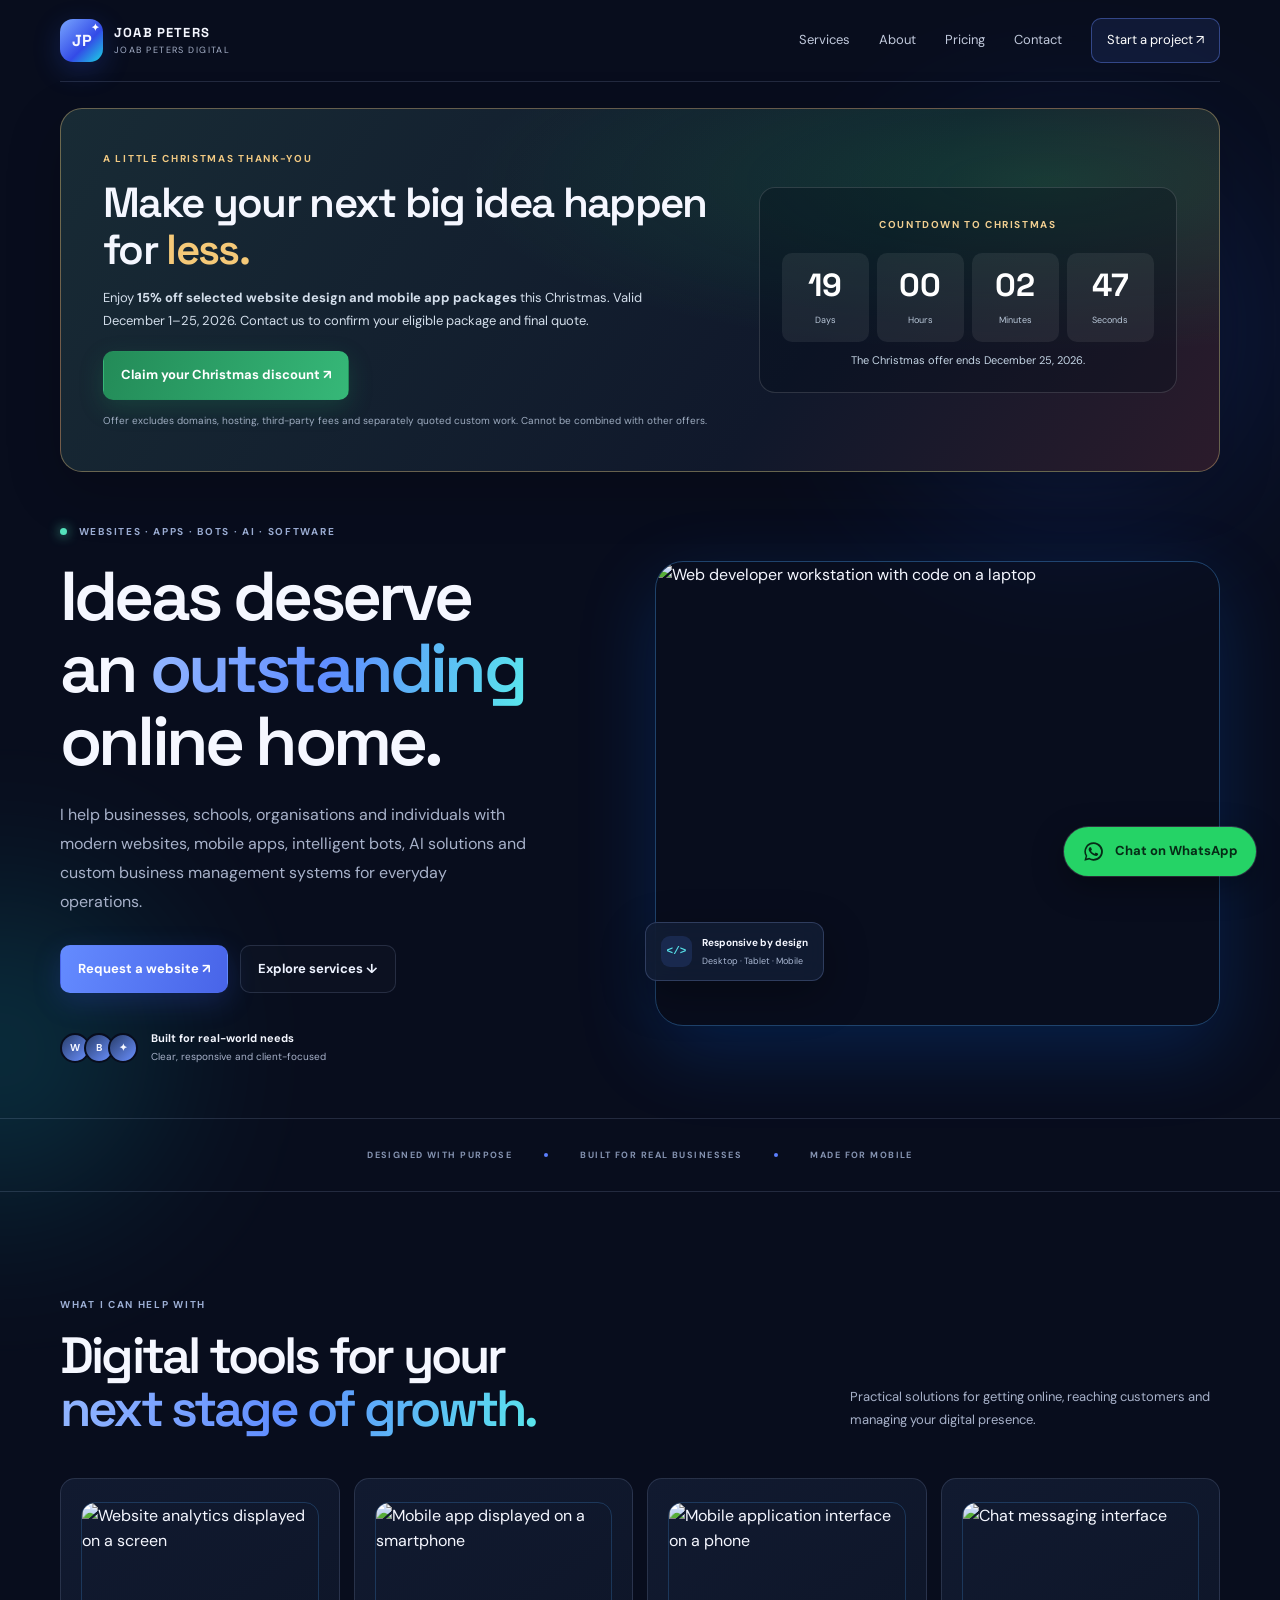
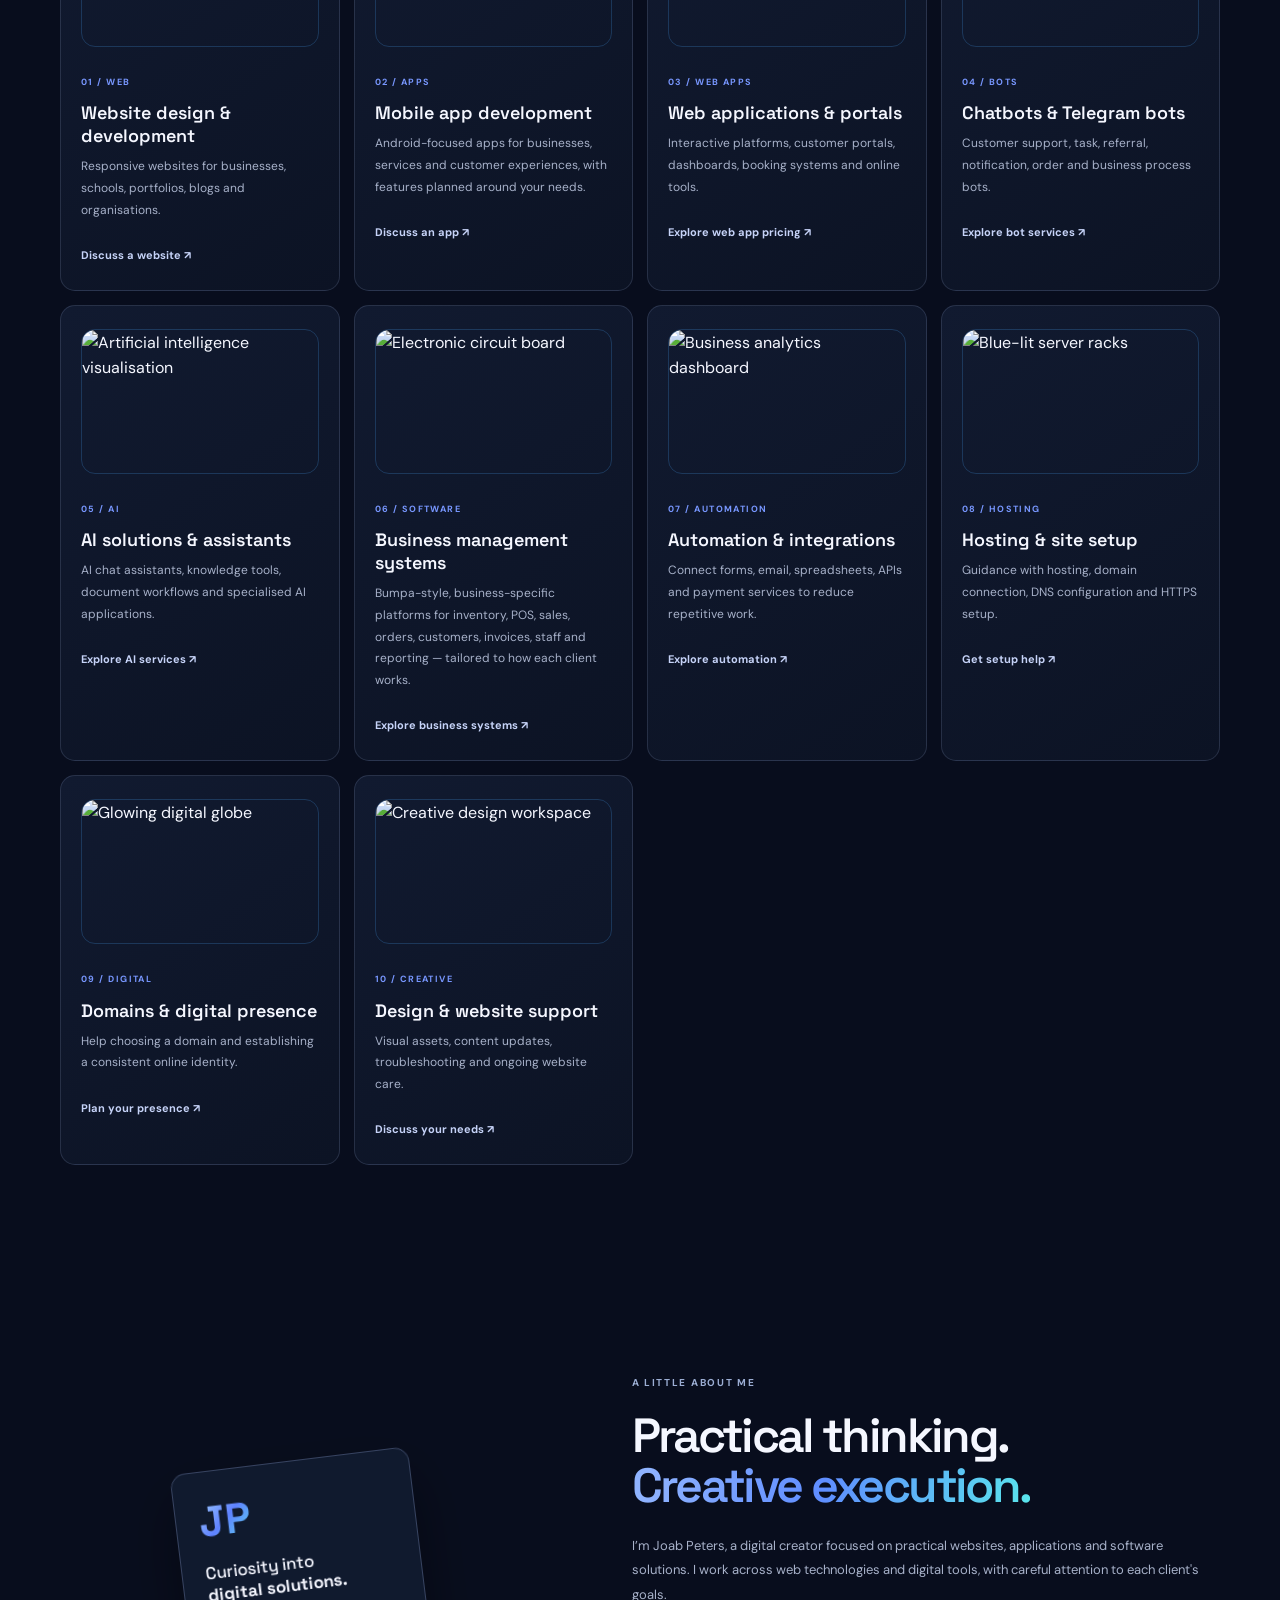
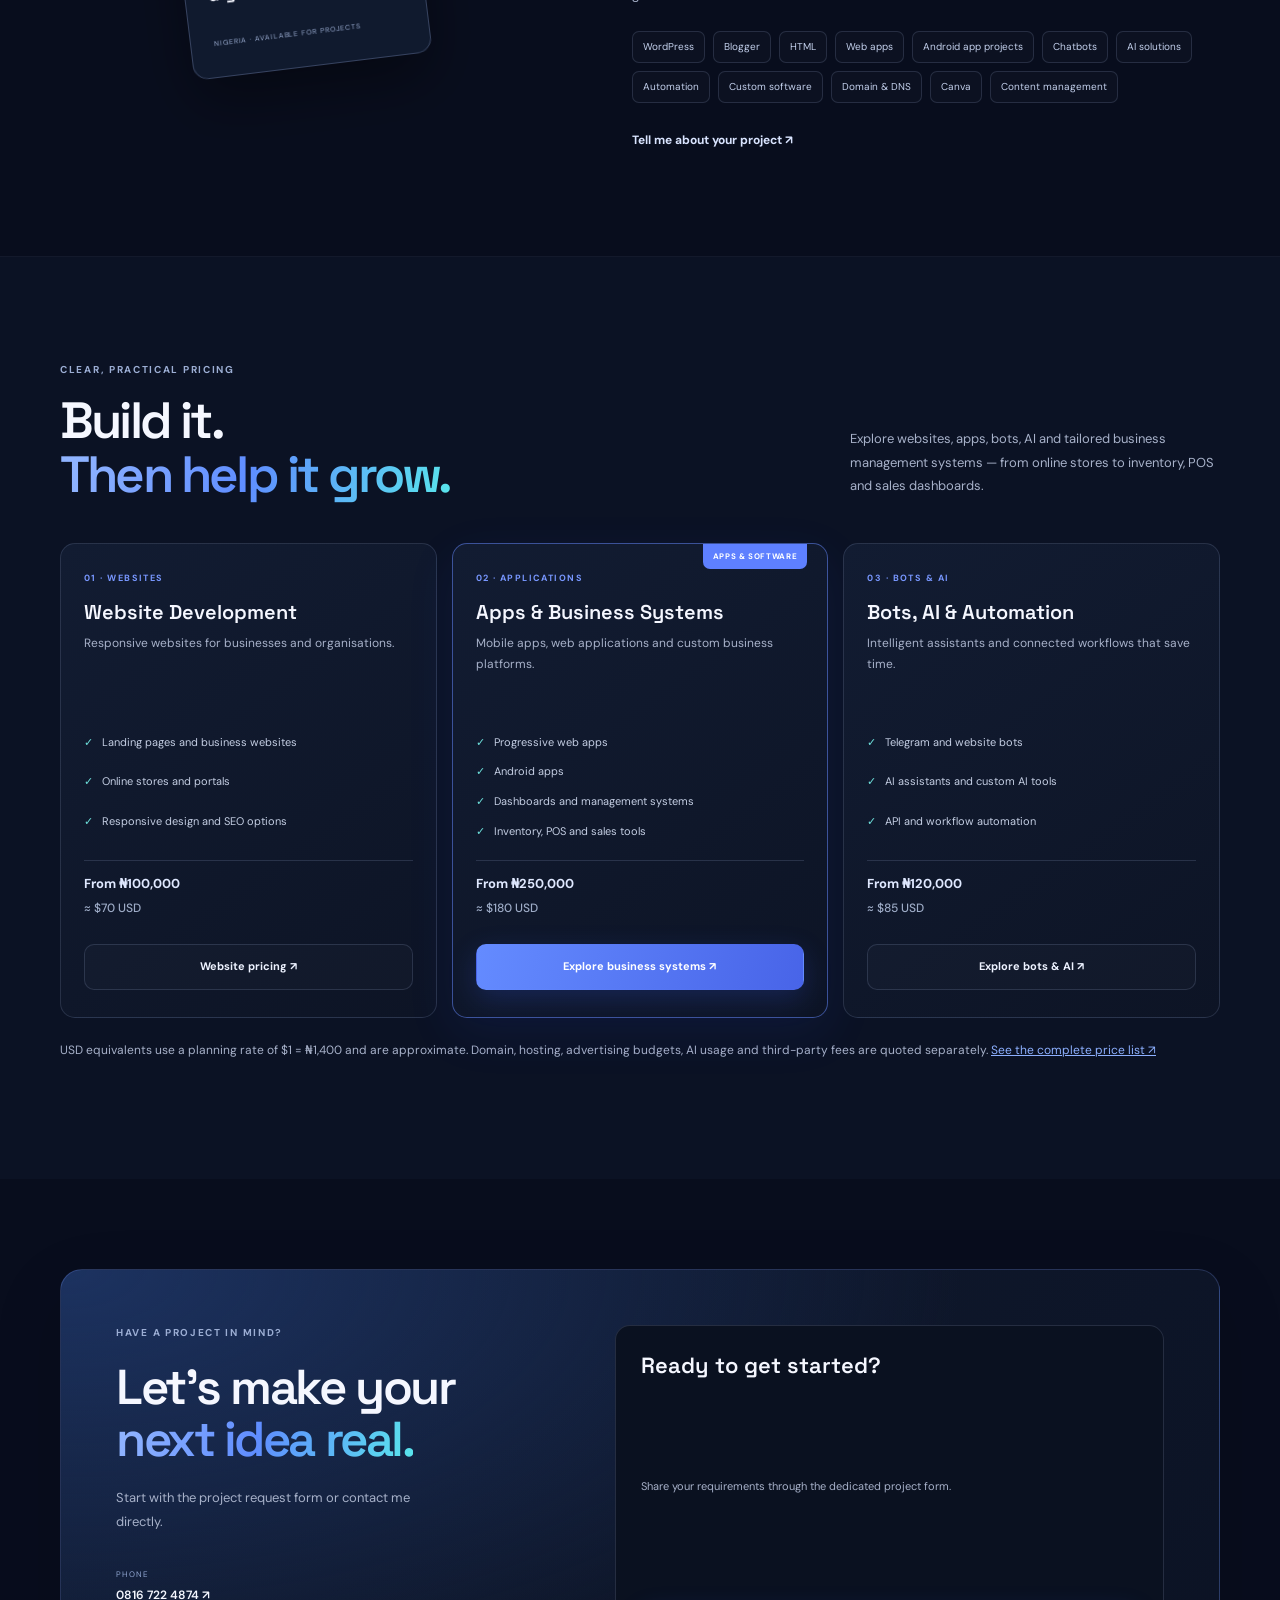
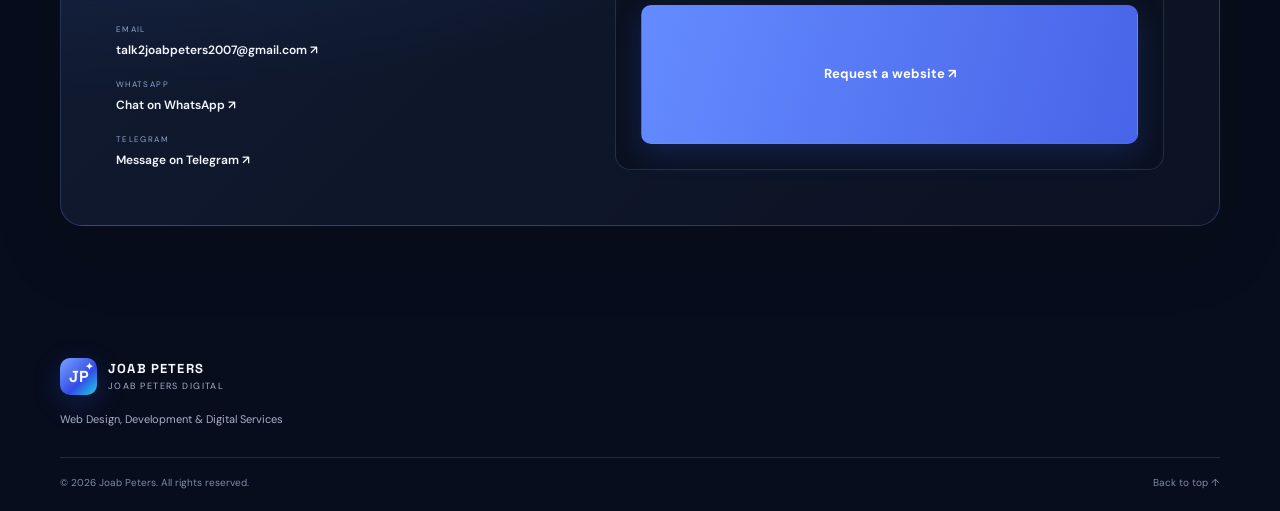
==== commit 7c42b707: "Show NGN and USD starting prices on homepage" ====
--- a/index.html
+++ b/index.html
@@ -18,9 +18,9 @@
 <article class="service-card"><img class="service-image" src="https://images.unsplash.com/photo-1558655146-d09347e92766?auto=format&fit=crop&w=700&q=80" alt="Creative design workspace"><span class="card-number">10 / CREATIVE</span><h3>Design & website support</h3><p>Visual assets, content updates, troubleshooting and ongoing website care.</p><a href="request.html">Discuss your needs ↗</a></article></div></section>
 <section class="section-wrap section about-section" id="about"><div class="about-visual"><div class="about-card"><span class="about-monogram">JP</span><p>Curiosity into<br><b>digital solutions.</b></p><span class="about-caption">NIGERIA · AVAILABLE FOR PROJECTS</span></div></div><div class="about-copy"><p class="eyebrow">A LITTLE ABOUT ME</p><h2>Practical thinking.<br><span class="gradient-text">Creative execution.</span></h2><p>I’m Joab Peters, a digital creator focused on practical websites, applications and software solutions. I work across web technologies and digital tools, with careful attention to each client's goals.</p><div class="skill-list"><span>WordPress</span><span>Blogger</span><span>HTML</span><span>Web apps</span><span>Android app projects</span><span>Chatbots</span><span>AI solutions</span><span>Automation</span><span>Custom software</span><span>Domain & DNS</span><span>Canva</span><span>Content management</span></div><a class="text-link" href="request.html">Tell me about your project ↗</a></div></section>
 <section class="pricing-section section" id="pricing"><div class="section-wrap"><div class="section-heading"><div><p class="eyebrow">CLEAR, PRACTICAL PRICING</p><h2>Build it.<br><span class="gradient-text">Then help it grow.</span></h2></div><p>Explore websites, apps, bots, AI and tailored business management systems — from online stores to inventory, POS and sales dashboards.</p></div><div class="pricing-grid">
-<article class="price-card"><span class="price-label">01 · WEBSITES</span><h3>Website Development</h3><p class="price-desc">Responsive websites for businesses and organisations.</p><ul><li>Landing pages and business websites</li><li>Online stores and portals</li><li>Responsive design and SEO options</li></ul><div class="price-value">From ₦100,000</div><a class="button button-outline" href="pricing.html">Website pricing ↗</a></article>
-<article class="price-card price-featured"><span class="popular-tag">APPS & SOFTWARE</span><span class="price-label">02 · APPLICATIONS</span><h3>Apps & Business Systems</h3><p class="price-desc">Mobile apps, web applications and custom business platforms.</p><ul><li>Progressive web apps</li><li>Android apps</li><li>Dashboards and management systems</li><li>Inventory, POS and sales tools</li></ul><div class="price-value">From ₦250,000</div><a class="button button-primary" href="pricing.html#business-systems">Explore business systems ↗</a></article>
-<article class="price-card"><span class="price-label">03 · BOTS & AI</span><h3>Bots, AI & Automation</h3><p class="price-desc">Intelligent assistants and connected workflows that save time.</p><ul><li>Telegram and website bots</li><li>AI assistants and custom AI tools</li><li>API and workflow automation</li></ul><div class="price-value">From ₦120,000</div><a class="button button-outline" href="pricing.html#bots-ai">Explore bots & AI ↗</a></article></div><p class="pricing-footnote">Domain, hosting, advertising budgets, AI usage and third-party fees are quoted separately. <a href="pricing.html">See the complete price list ↗</a></p></div></section>
+<article class="price-card"><span class="price-label">01 · WEBSITES</span><h3>Website Development</h3><p class="price-desc">Responsive websites for businesses and organisations.</p><ul><li>Landing pages and business websites</li><li>Online stores and portals</li><li>Responsive design and SEO options</li></ul><div class="price-value">From ₦100,000 <small class="price-usd">≈ $70 USD</small></div><a class="button button-outline" href="pricing.html">Website pricing ↗</a></article>
+<article class="price-card price-featured"><span class="popular-tag">APPS & SOFTWARE</span><span class="price-label">02 · APPLICATIONS</span><h3>Apps & Business Systems</h3><p class="price-desc">Mobile apps, web applications and custom business platforms.</p><ul><li>Progressive web apps</li><li>Android apps</li><li>Dashboards and management systems</li><li>Inventory, POS and sales tools</li></ul><div class="price-value">From ₦250,000 <small class="price-usd">≈ $180 USD</small></div><a class="button button-primary" href="pricing.html#business-systems">Explore business systems ↗</a></article>
+<article class="price-card"><span class="price-label">03 · BOTS & AI</span><h3>Bots, AI & Automation</h3><p class="price-desc">Intelligent assistants and connected workflows that save time.</p><ul><li>Telegram and website bots</li><li>AI assistants and custom AI tools</li><li>API and workflow automation</li></ul><div class="price-value">From ₦120,000 <small class="price-usd">≈ $85 USD</small></div><a class="button button-outline" href="pricing.html#bots-ai">Explore bots & AI ↗</a></article></div><p class="pricing-footnote">USD equivalents use a planning rate of $1 = ₦1,400 and are approximate. Domain, hosting, advertising budgets, AI usage and third-party fees are quoted separately. <a href="pricing.html">See the complete price list ↗</a></p></div></section>
 <section class="section-wrap section contact-section" id="contact"><div class="contact-panel"><div class="contact-copy"><p class="eyebrow">HAVE A PROJECT IN MIND?</p><h2>Let’s make your<br><span class="gradient-text">next idea real.</span></h2><p>Start with the project request form or contact me directly.</p><div class="contact-direct"><a href="tel:+2348167224874"><span>PHONE</span><b>0816 722 4874 ↗</b></a><a href="mailto:talk2joabpeters2007@gmail.com"><span>EMAIL</span><b>talk2joabpeters2007@gmail.com ↗</b></a><a href="https://wa.me/2348167224874" target="_blank" rel="noopener"><span>WHATSAPP</span><b>Chat on WhatsApp ↗</b></a><a href="https://t.me/+2348167224874" target="_blank" rel="noopener"><span>TELEGRAM</span><b>Message on Telegram ↗</b></a></div></div><div class="contact-form"><h3>Ready to get started?</h3><p>Share your requirements through the dedicated project form.</p><a class="button button-primary" href="request.html">Request a website ↗</a></div></div></section></main>
 <a class="whatsapp-float" href="https://wa.me/2348167224874?text=Hello%20Joab%20Peters%20Digital%2C%20I%27d%20like%20to%20make%20an%20enquiry." target="_blank" rel="noopener noreferrer" aria-label="Chat with Joab Peters Digital on WhatsApp"><svg viewBox="0 0 32 32" aria-hidden="true"><path d="M16.02 3.2A12.7 12.7 0 0 0 5.1 22.37L3.3 28.9l6.7-1.76A12.8 12.8 0 1 0 16.02 3.2Zm0 23.3c-1.9 0-3.77-.5-5.4-1.48l-.39-.23-3.98 1.04 1.06-3.87-.25-.4a10.5 10.5 0 1 1 8.96 4.94Zm5.77-7.87c-.32-.16-1.9-.94-2.2-1.05-.3-.11-.52-.16-.74.16-.22.32-.84 1.05-1.03 1.27-.19.21-.38.24-.7.08-.32-.16-1.36-.5-2.6-1.6-.96-.86-1.61-1.92-1.8-2.24-.19-.32-.02-.5.14-.66.14-.14.32-.38.48-.57.16-.19.21-.32.32-.54.11-.21.05-.4-.03-.56-.08-.16-.73-1.75-1-2.4-.26-.63-.53-.55-.73-.56h-.63c-.22 0-.57.08-.87.4-.3.32-1.14 1.11-1.14 2.7s1.17 3.13 1.33 3.34c.16.21 2.3 3.52 5.58 4.94.78.34 1.39.55 1.86.7.78.25 1.49.22 2.05.13.63-.1 1.9-.78 2.17-1.54.27-.76.27-1.4.19-1.54-.08-.13-.29-.21-.61-.37Z"/></svg><span>Chat on WhatsApp</span></a>
 <footer class="site-footer"><div class="footer-brand"><span class="brand-mark">JP<span>✦</span></span><div><b>JOAB PETERS</b><small>JOAB PETERS DIGITAL</small></div></div><p>Web Design, Development & Digital Services</p><div class="footer-bottom"><span>© <span id="year"></span> Joab Peters. All rights reserved.</span><a href="#home">Back to top ↑</a></div></footer><script src="script.js"></script></body></html>
--- a/styles.css
+++ b/styles.css
@@ -275,3 +275,16 @@
 .discount-hanger::after{top:-11px;left:calc(50% - 7px);width:14px;height:14px;border-width:3px}
 .discount-hanger small{font-size:23px;letter-spacing:.13em;margin-top:7px}
 @media(max-width:600px){.discount-hanger{top:-12px;right:12px;width:112px;height:91px;font-size:41px}.discount-hanger::before{top:-34px;height:34px}.discount-hanger::after{width:12px;height:12px;left:calc(50% - 6px)}.discount-hanger small{font-size:18px;margin-top:5px}}
+
+
+/* Clear, premium 50% sale price presentation */
+.price-value{display:flex;flex-direction:column;align-items:flex-start;gap:5px;line-height:1.15}
+.price-value .original-price,.original-price{display:block;color:#9aa7bd;font-size:clamp(13px,1.2vw,16px);font-weight:600;text-decoration:line-through;text-decoration-thickness:2px;text-decoration-color:#ff6677;opacity:.9}
+.price-value .discounted-price,.discounted-price{display:block;color:#70e0a6;font-size:inherit;font-weight:800;text-decoration:none}
+.support-card .original-price{display:inline;font-size:inherit}
+.support-card .discounted-price{display:inline;color:#70e0a6;font-weight:800}
+.discount-hanger{background:linear-gradient(145deg,#ff334f,#bd001e 72%);border-color:#ff8793;box-shadow:0 15px 28px rgba(0,0,0,.32),0 0 20px rgba(255,42,72,.2),inset 0 2px 0 rgba(255,255,255,.4)}
+
+/* Clear dual-currency pricing and 50% offer presentation */
+.price-usd{display:block;color:#aebbd4;font-size:11px;font-weight:600;line-height:1.35;margin-top:3px}.price-usd-sale{color:#8ce9b6;font-size:12px}.price-value .original-price{color:#aab5ca}.price-value .discounted-price{color:#82efad}.support-card .price-usd{display:inline-block;margin-left:4px;font-size:10px}.support-card h3 .price-usd{display:inline-block;font-size:10px;font-weight:600}.price-card .discount-hanger{pointer-events:none}
+@media(max-width:600px){.price-usd{font-size:10px}.price-usd-sale{font-size:11px}}
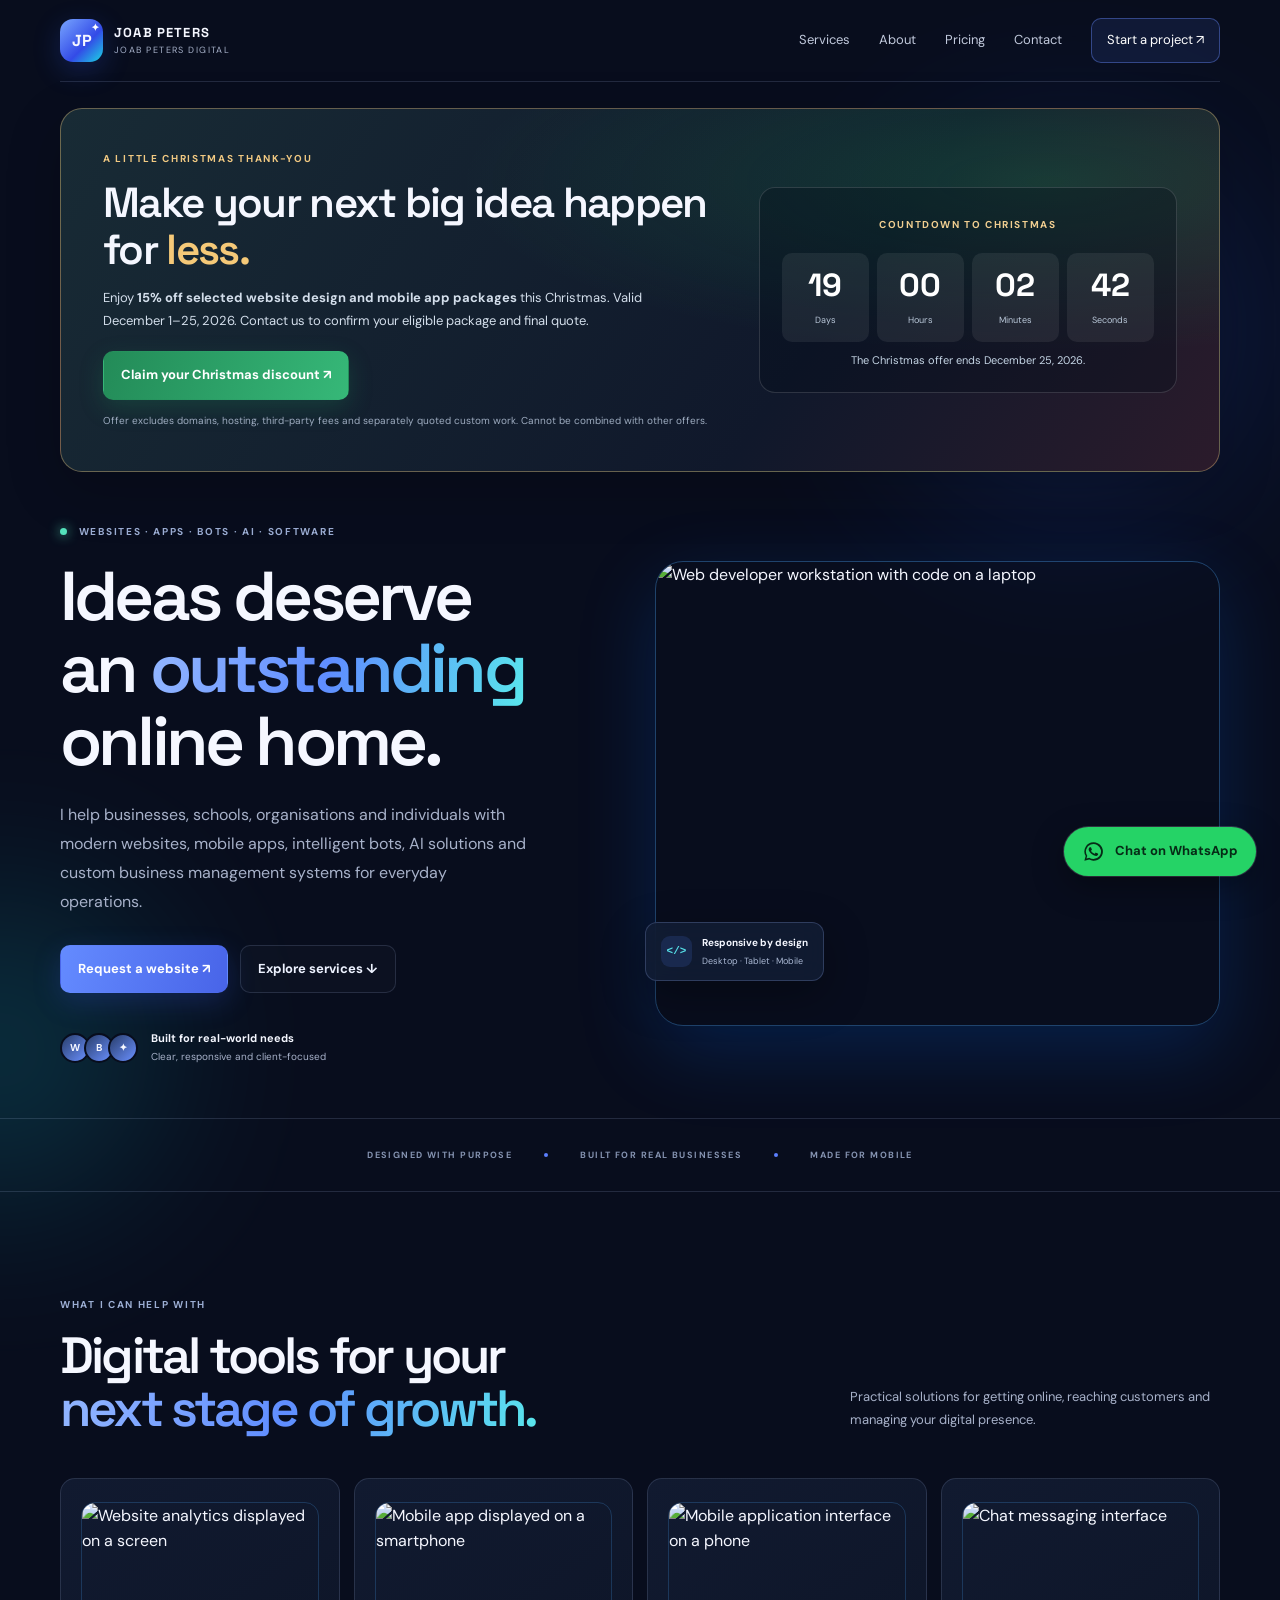
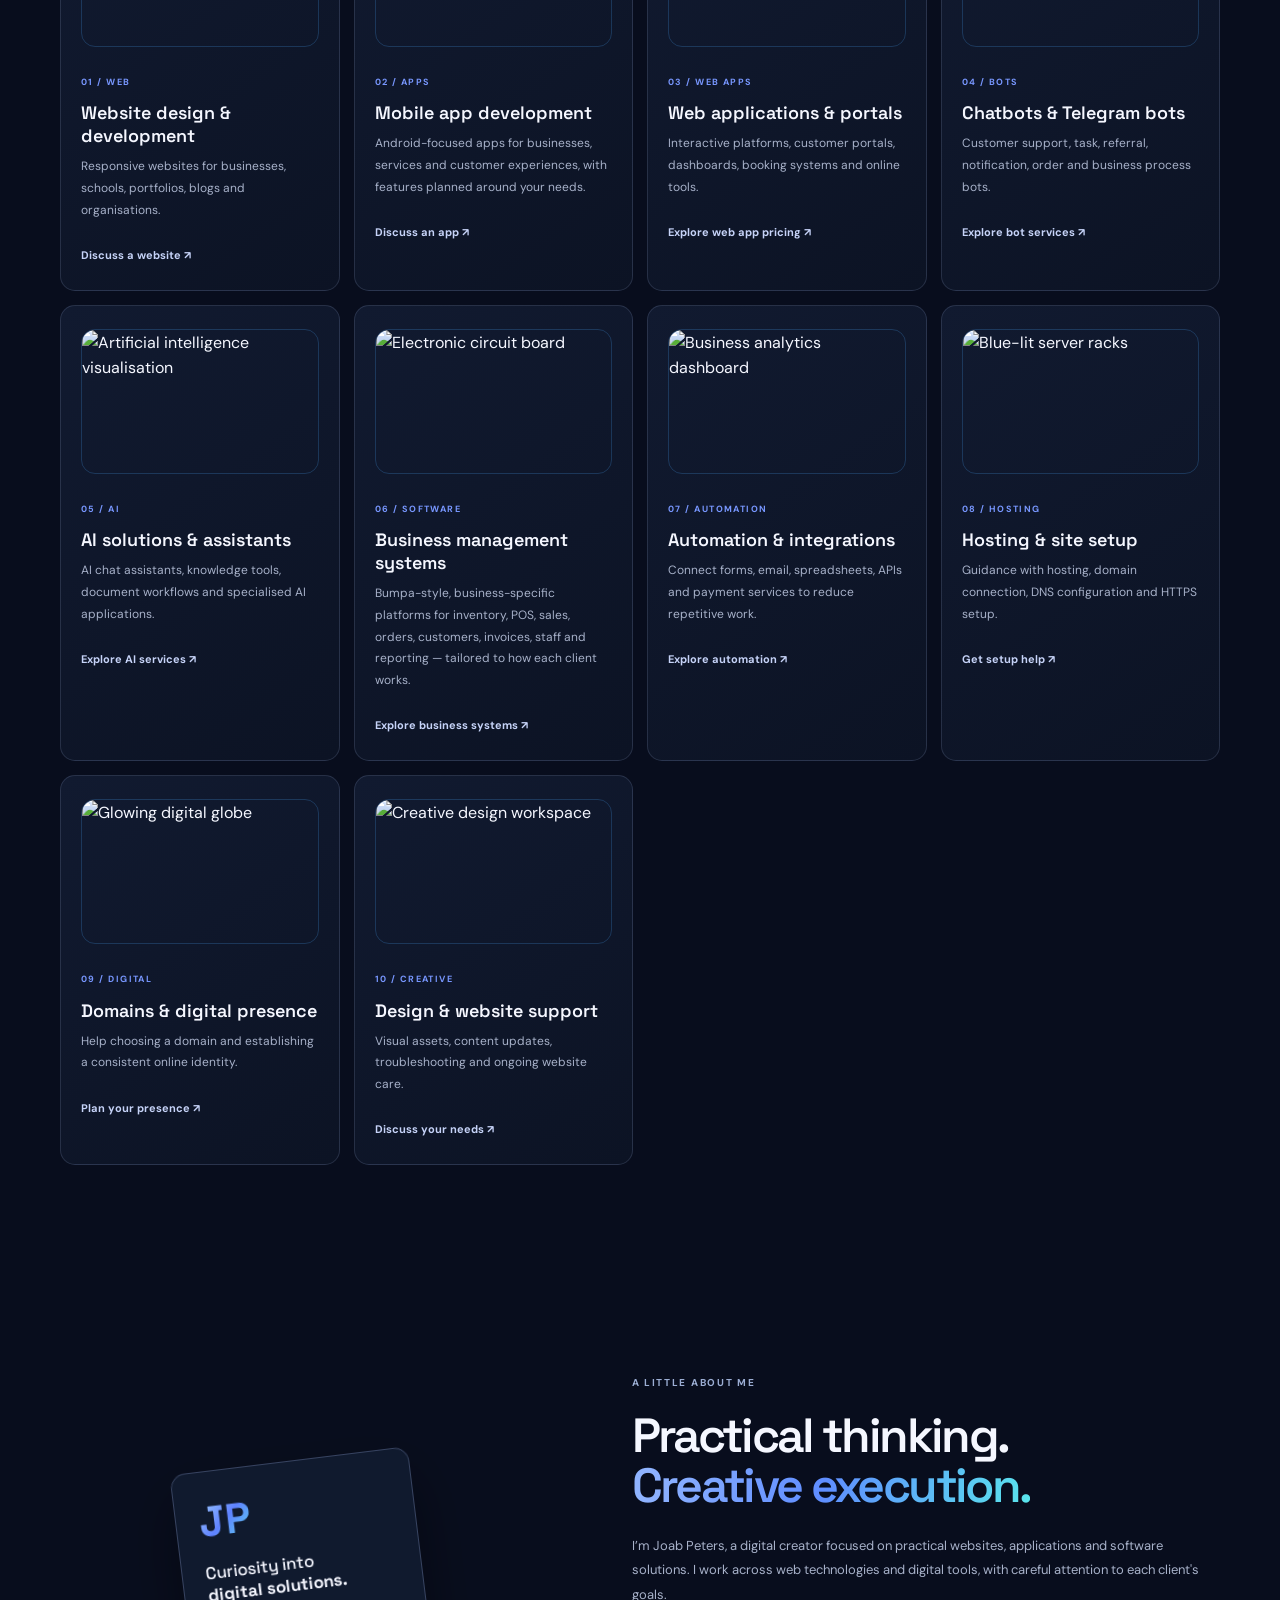
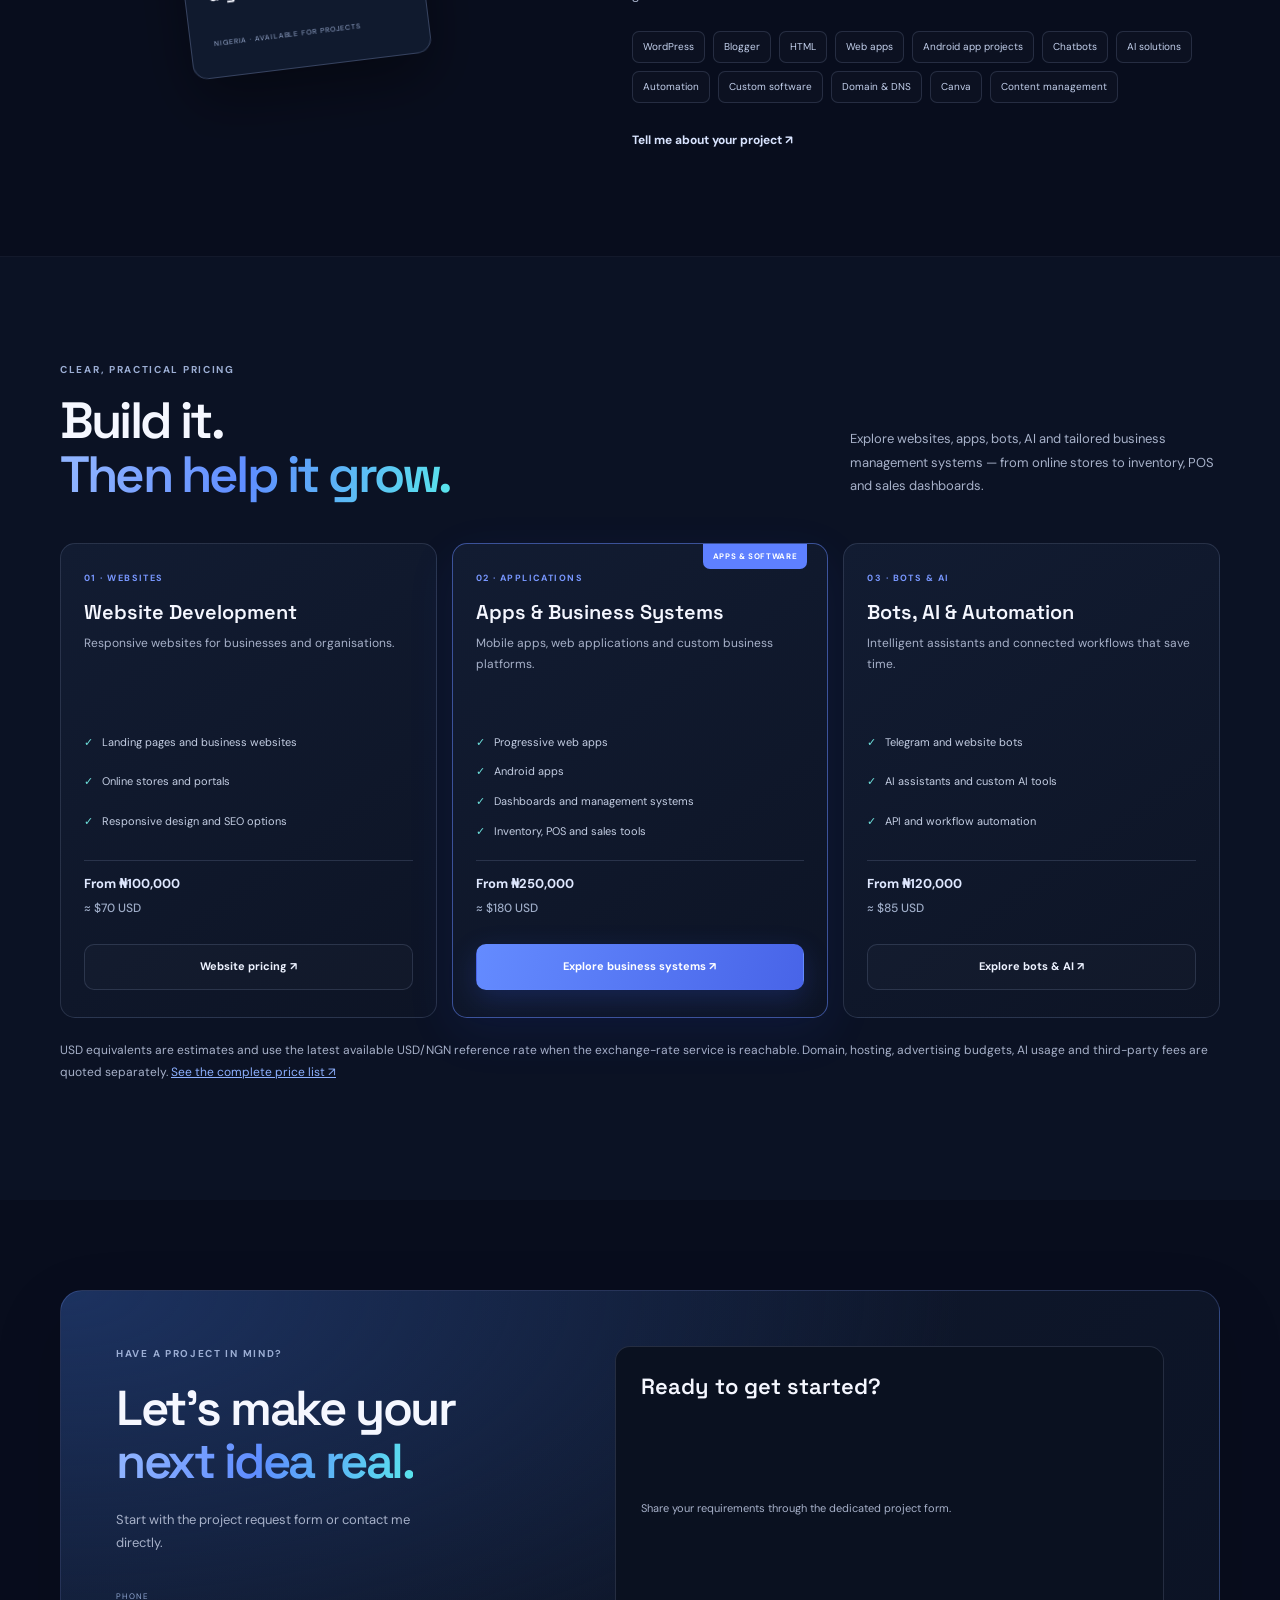
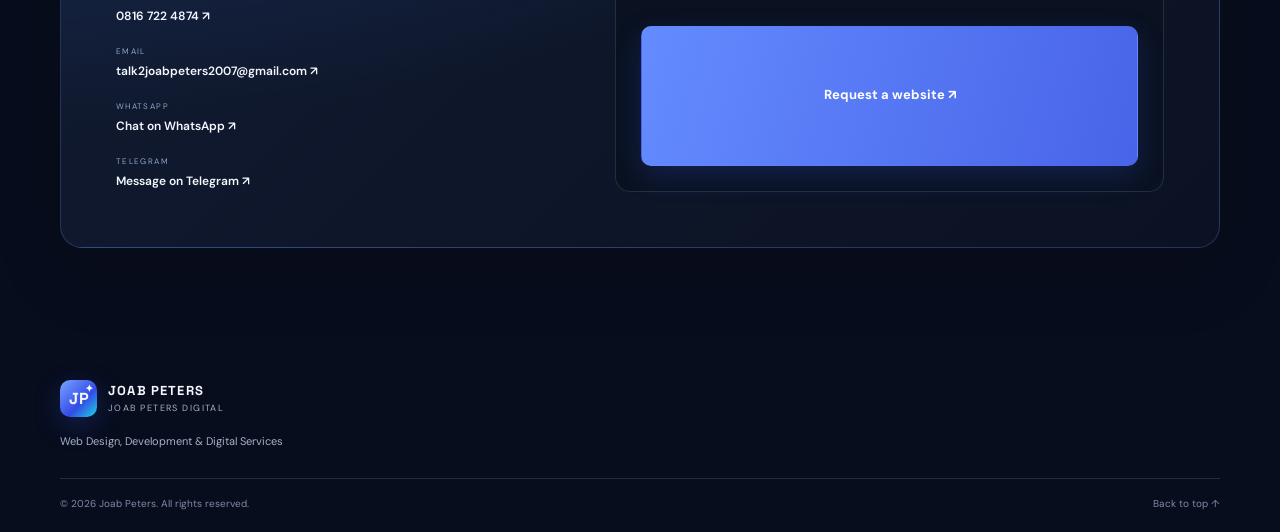
==== commit 9c2bf087: "Correct 15% promotion and add live USD/NGN pricing" ====
--- a/index.html
+++ b/index.html
@@ -20,7 +20,7 @@
 <section class="pricing-section section" id="pricing"><div class="section-wrap"><div class="section-heading"><div><p class="eyebrow">CLEAR, PRACTICAL PRICING</p><h2>Build it.<br><span class="gradient-text">Then help it grow.</span></h2></div><p>Explore websites, apps, bots, AI and tailored business management systems — from online stores to inventory, POS and sales dashboards.</p></div><div class="pricing-grid">
 <article class="price-card"><span class="price-label">01 · WEBSITES</span><h3>Website Development</h3><p class="price-desc">Responsive websites for businesses and organisations.</p><ul><li>Landing pages and business websites</li><li>Online stores and portals</li><li>Responsive design and SEO options</li></ul><div class="price-value">From ₦100,000 <small class="price-usd">≈ $70 USD</small></div><a class="button button-outline" href="pricing.html">Website pricing ↗</a></article>
 <article class="price-card price-featured"><span class="popular-tag">APPS & SOFTWARE</span><span class="price-label">02 · APPLICATIONS</span><h3>Apps & Business Systems</h3><p class="price-desc">Mobile apps, web applications and custom business platforms.</p><ul><li>Progressive web apps</li><li>Android apps</li><li>Dashboards and management systems</li><li>Inventory, POS and sales tools</li></ul><div class="price-value">From ₦250,000 <small class="price-usd">≈ $180 USD</small></div><a class="button button-primary" href="pricing.html#business-systems">Explore business systems ↗</a></article>
-<article class="price-card"><span class="price-label">03 · BOTS & AI</span><h3>Bots, AI & Automation</h3><p class="price-desc">Intelligent assistants and connected workflows that save time.</p><ul><li>Telegram and website bots</li><li>AI assistants and custom AI tools</li><li>API and workflow automation</li></ul><div class="price-value">From ₦120,000 <small class="price-usd">≈ $85 USD</small></div><a class="button button-outline" href="pricing.html#bots-ai">Explore bots & AI ↗</a></article></div><p class="pricing-footnote">USD equivalents use a planning rate of $1 = ₦1,400 and are approximate. Domain, hosting, advertising budgets, AI usage and third-party fees are quoted separately. <a href="pricing.html">See the complete price list ↗</a></p></div></section>
+<article class="price-card"><span class="price-label">03 · BOTS & AI</span><h3>Bots, AI & Automation</h3><p class="price-desc">Intelligent assistants and connected workflows that save time.</p><ul><li>Telegram and website bots</li><li>AI assistants and custom AI tools</li><li>API and workflow automation</li></ul><div class="price-value">From ₦120,000 <small class="price-usd">≈ $85 USD</small></div><a class="button button-outline" href="pricing.html#bots-ai">Explore bots & AI ↗</a></article></div><p class="pricing-footnote">USD equivalents are estimates and use the latest available USD/NGN reference rate when the exchange-rate service is reachable. Domain, hosting, advertising budgets, AI usage and third-party fees are quoted separately. <a href="pricing.html">See the complete price list ↗</a></p></div></section>
 <section class="section-wrap section contact-section" id="contact"><div class="contact-panel"><div class="contact-copy"><p class="eyebrow">HAVE A PROJECT IN MIND?</p><h2>Let’s make your<br><span class="gradient-text">next idea real.</span></h2><p>Start with the project request form or contact me directly.</p><div class="contact-direct"><a href="tel:+2348167224874"><span>PHONE</span><b>0816 722 4874 ↗</b></a><a href="mailto:talk2joabpeters2007@gmail.com"><span>EMAIL</span><b>talk2joabpeters2007@gmail.com ↗</b></a><a href="https://wa.me/2348167224874" target="_blank" rel="noopener"><span>WHATSAPP</span><b>Chat on WhatsApp ↗</b></a><a href="https://t.me/+2348167224874" target="_blank" rel="noopener"><span>TELEGRAM</span><b>Message on Telegram ↗</b></a></div></div><div class="contact-form"><h3>Ready to get started?</h3><p>Share your requirements through the dedicated project form.</p><a class="button button-primary" href="request.html">Request a website ↗</a></div></div></section></main>
 <a class="whatsapp-float" href="https://wa.me/2348167224874?text=Hello%20Joab%20Peters%20Digital%2C%20I%27d%20like%20to%20make%20an%20enquiry." target="_blank" rel="noopener noreferrer" aria-label="Chat with Joab Peters Digital on WhatsApp"><svg viewBox="0 0 32 32" aria-hidden="true"><path d="M16.02 3.2A12.7 12.7 0 0 0 5.1 22.37L3.3 28.9l6.7-1.76A12.8 12.8 0 1 0 16.02 3.2Zm0 23.3c-1.9 0-3.77-.5-5.4-1.48l-.39-.23-3.98 1.04 1.06-3.87-.25-.4a10.5 10.5 0 1 1 8.96 4.94Zm5.77-7.87c-.32-.16-1.9-.94-2.2-1.05-.3-.11-.52-.16-.74.16-.22.32-.84 1.05-1.03 1.27-.19.21-.38.24-.7.08-.32-.16-1.36-.5-2.6-1.6-.96-.86-1.61-1.92-1.8-2.24-.19-.32-.02-.5.14-.66.14-.14.32-.38.48-.57.16-.19.21-.32.32-.54.11-.21.05-.4-.03-.56-.08-.16-.73-1.75-1-2.4-.26-.63-.53-.55-.73-.56h-.63c-.22 0-.57.08-.87.4-.3.32-1.14 1.11-1.14 2.7s1.17 3.13 1.33 3.34c.16.21 2.3 3.52 5.58 4.94.78.34 1.39.55 1.86.7.78.25 1.49.22 2.05.13.63-.1 1.9-.78 2.17-1.54.27-.76.27-1.4.19-1.54-.08-.13-.29-.21-.61-.37Z"/></svg><span>Chat on WhatsApp</span></a>
 <footer class="site-footer"><div class="footer-brand"><span class="brand-mark">JP<span>✦</span></span><div><b>JOAB PETERS</b><small>JOAB PETERS DIGITAL</small></div></div><p>Web Design, Development & Digital Services</p><div class="footer-bottom"><span>© <span id="year"></span> Joab Peters. All rights reserved.</span><a href="#home">Back to top ↑</a></div></footer><script src="script.js"></script></body></html>
--- a/styles.css
+++ b/styles.css
@@ -288,3 +288,7 @@
 /* Clear dual-currency pricing and 50% offer presentation */
 .price-usd{display:block;color:#aebbd4;font-size:11px;font-weight:600;line-height:1.35;margin-top:3px}.price-usd-sale{color:#8ce9b6;font-size:12px}.price-value .original-price{color:#aab5ca}.price-value .discounted-price{color:#82efad}.support-card .price-usd{display:inline-block;margin-left:4px;font-size:10px}.support-card h3 .price-usd{display:inline-block;font-size:10px;font-weight:600}.price-card .discount-hanger{pointer-events:none}
 @media(max-width:600px){.price-usd{font-size:10px}.price-usd-sale{font-size:11px}}
+
+/* 15% offer and live exchange-rate display */
+.discount-hanger{font-size:46px}.discount-hanger small{font-size:20px}
+.fx-rate-panel{display:flex;align-items:center;flex-wrap:wrap;gap:9px 14px;margin:18px 0 0;padding:13px 16px;border:1px solid rgba(110,150,255,.24);border-radius:12px;background:rgba(18,29,52,.72);color:#cbd7ef;font-size:12px}.fx-rate-panel strong{color:#8ce9b6;font-variant-numeric:tabular-nums}.fx-rate-panel small{color:#8e9db9;font-size:10px}.fx-live-dot{width:8px;height:8px;border-radius:50%;background:#55d99a;box-shadow:0 0 10px #55d99a;flex:none}@media(max-width:600px){.fx-rate-panel{align-items:flex-start;flex-direction:column;gap:5px}}
